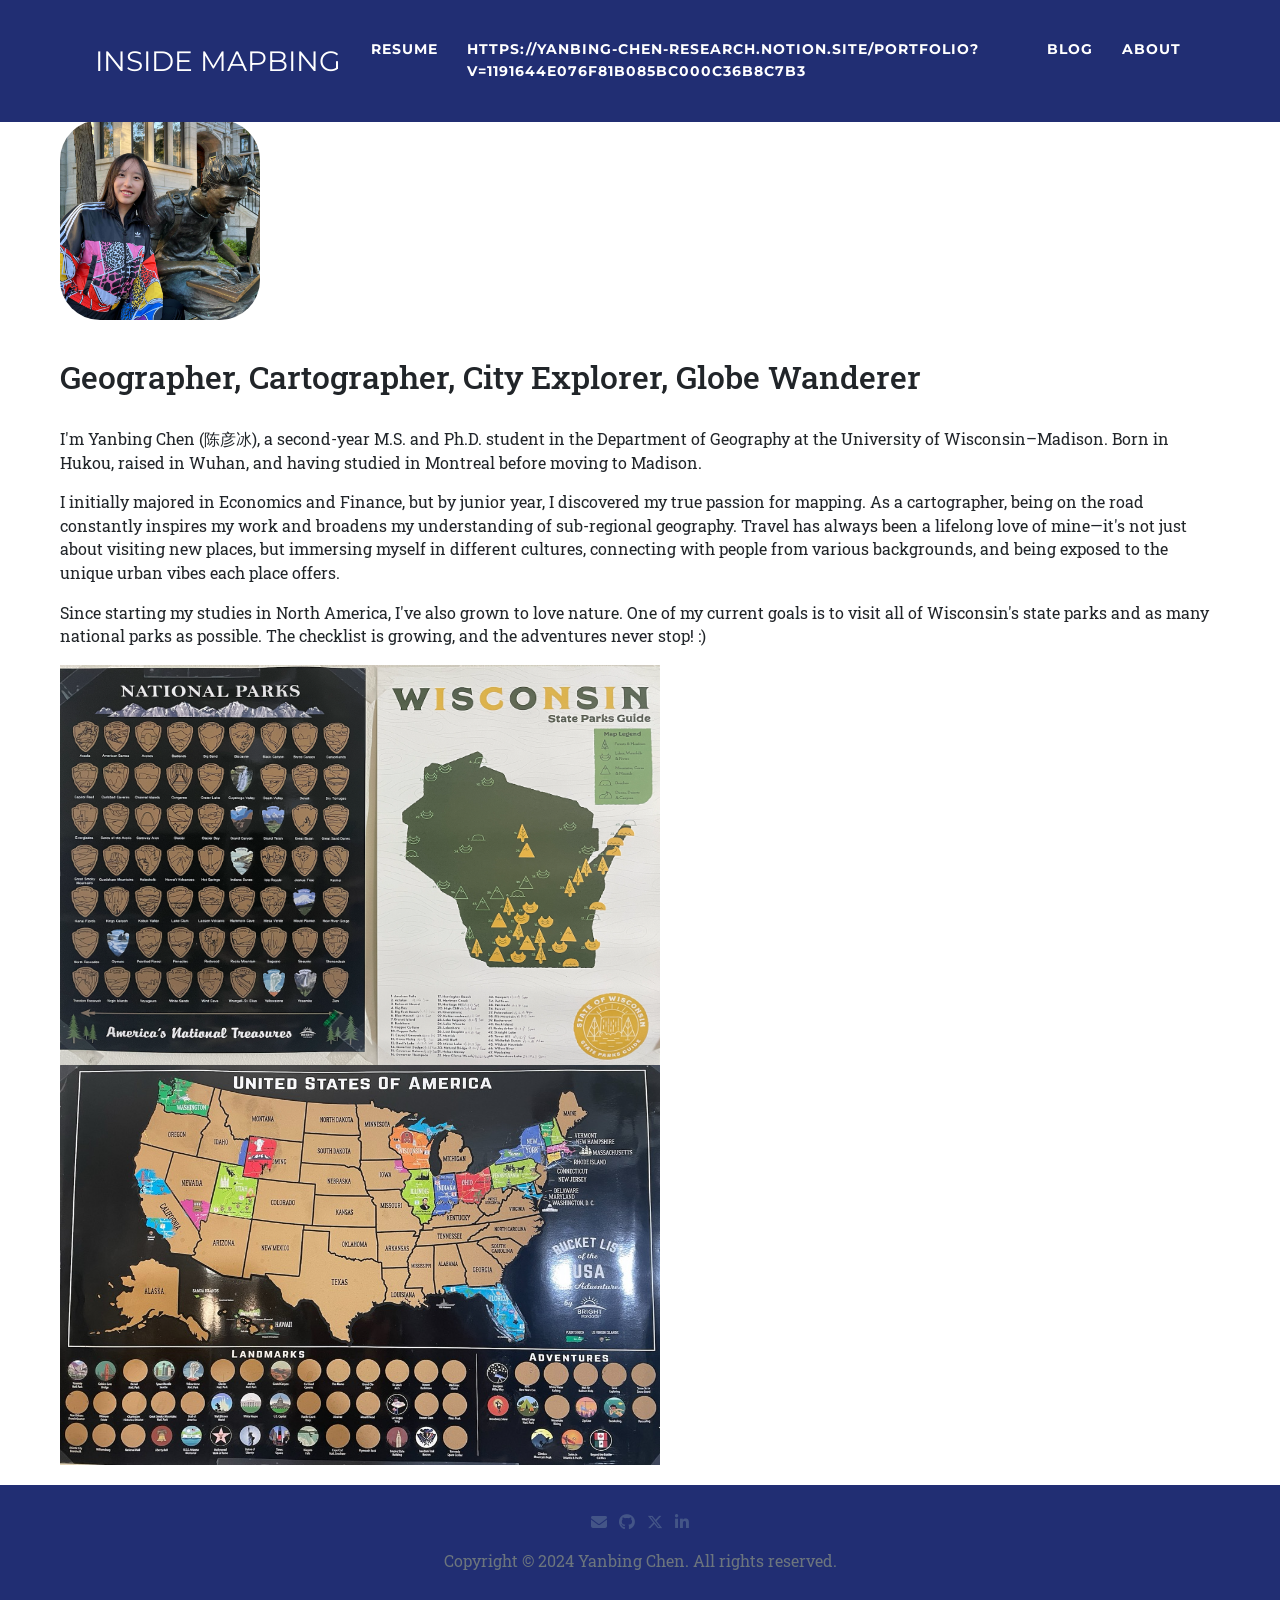
==== about.html @ 010be18a "Update about.html" ====
<!DOCTYPE html>
<html lang="en">

<head>
    <meta charset="utf-8">
    <meta name="viewport" content="width=device-width, initial-scale=1, shrink-to-fit=yes">
    <meta name="description" content="Web Portfolio of Yanbing Chen">
    <meta name="author" content="Yanbing Chen">
    <title>My MapBing Story</title>

    <!-- Bootstrap -->
    <link href="libs/bootstrap/bootstrap.min.css" rel="stylesheet">

    <!-- Font -->
    <link href="https://fonts.googleapis.com/css?family=Montserrat:400,700" rel="stylesheet" type="text/css">
    <link href='https://fonts.googleapis.com/css?family=Droid+Serif:400,700,400italic,700italic' rel='stylesheet' type='text/css'>
    <link href='https://fonts.googleapis.com/css?family=Roboto+Slab:400,100,300,700' rel='stylesheet' type='text/css'>

    <!-- Fontawesome -->
    <link href="libs/fontawesome/css/fontawesome.min.css" rel="stylesheet" />
    <link href="libs/fontawesome/css/brands.min.css" rel="stylesheet" />
    <link href="libs/fontawesome/css/solid.min.css" rel="stylesheet" />

    <!-- Custom styles -->
    <link href="css/basic.css" rel="stylesheet">
    <link rel="shortcut icon" href="assets/icon.png">
</head>

<body id="page-top">
    <!-- Navigation -->
    <nav class="navbar navbar-expand-lg navbar-dark fixed-top" id="mainNav">
        <div class="container">
            <img src="assets/icon.png" alt="" height="22px" style="margin-right:10px">
            <a class="navbar-brand js-scroll-trigger" href="resume.html">INSIDE MAPBING</a>
            <button class="navbar-toggler navbar-toggler-right" type="button" data-toggle="collapse"
                data-target="#navbarResponsive" aria-controls="navbarResponsive" aria-expanded="false"
                aria-label="Toggle navigation">
                <i class="fas fa-bars"></i>
            </button>
            <div class="collapse navbar-collapse" id="navbarResponsive">
                <ul class="navbar-nav text-uppercase ml-auto">
                    <li class="nav-item">
                        <a class="nav-link js-scroll-trigger" href="resume.html">Resume</a>
                    </li>
                    <li class="nav-item">
                        <a class="nav-link js-scroll-trigger" href="portfolio.html">https://yanbing-chen-research.notion.site/portfolio?v=1191644e076f81b085bc000c36b8c7b3</a>
                    </li>
                    <li class="nav-item">
                        <a class="nav-link js-scroll-trigger" href="blog.html">Blog</a>
                    </li>
                    <li class="nav-item">
                        <a class="nav-link js-scroll-trigger" href="about.html">About</a>
                    </li>
                </ul>
            </div>
        </div>
    </nav>

    <!-- Header -->
    <header class="masthead" style="height:75px;">
    </header>

    <!-- Main Content Section -->
    <section class="bg-white">
        <div class="container">
            <!-- Personal Introduction Section -->
            <div class="intro-container">
                <!-- Left side with image -->
                <div class="intro-left">
                    <img src="assets/profile_yanbing.jpg" alt="Yanbing Chen" class="profile-image" style="border-radius: 20%; width: 200px; height: 200px;">
                </div>
                
                <!-- Right side with text -->
                <div class="intro-right">
                    <h2 class="intro-title"><br> Geographer, Cartographer, City Explorer, Globe Wanderer</h2>
                    <div class="intro-text">
                        <p><br>I'm Yanbing Chen (陈彦冰), a second-year M.S. and Ph.D. student in the Department of Geography at the University of Wisconsin–Madison. Born in Hukou, raised in Wuhan, and having studied in Montreal before moving to Madison.</p>
                        
                        <p>I initially majored in Economics and Finance, but by junior year, I discovered my true passion for mapping. As a cartographer, being on the road constantly inspires my work and broadens my understanding of sub-regional geography. Travel has always been a lifelong love of mine—it's not just about visiting new places, but immersing myself in different cultures, connecting with people from various backgrounds, and being exposed to the unique urban vibes each place offers.</p>
                        
                        <p>Since starting my studies in North America, I've also grown to love nature. One of my current goals is to visit all of Wisconsin's state parks and as many national parks as possible. The checklist is growing, and the adventures never stop! :)</p>
                    </div>
                </div>
            </div>

            <!-- Gallery images -->
            <div class="gallery-container">
                <img src="assets/about/about-parks.png" alt="Gallery Image 1" class="gallery-image" style="width: 600px; height: 400px;">
                <img src="assets/about/about-usa.jpg" alt="Gallery Image 2" class="gallery-image" style="width: 600px; height: 400px;">
            </div>
        </div>
    </section>

    <!-- Footer -->
    <footer class="footer">
        <div class="container">
            <div class="row">
                <div class="col-md-2">
                </div>
                <div class="col-md-8">
                    <ul class="list-inline social-buttons">
                        <li class="list-inline-item">
                            <a href="mailto:yanbing.chen@wisc.edu" target="_blank">
                                <i class="fa fa-envelope"></i>
                            </a>
                        </li>
                        <li class="list-inline-item">
                            <a href="https://github.com/esstherc" target="_blank">
                                <i class="fab fa-github"></i>
                            </a>
                        </li>
                        <li class="list-inline-item">
                            <a href="https://x.com/Essstherccc" target="_blank">
                                <i class="fab fa-x-twitter"></i>
                            </a>
                        </li>
                        <li class="list-inline-item">
                            <a href="https://www.linkedin.com/in/yanbingc/" target="_blank">
                                <i class="fab fa-linkedin-in"></i>
                            </a>
                        </li>
                    </ul>
                </div>
                <div class="col-md-2">
                </div>
            </div>
            <p class="text-muted">Copyright © 2024 Yanbing Chen. All rights reserved.</p>
        </div>
    </footer>

    <!-- Bootstrap -->
    <script src="libs/bootstrap/jquery.min.js"></script>
    <script src="libs/bootstrap/bootstrap.bundle.min.js"></script>
    <script src="libs/bootstrap/jquery.easing.min.js"></script>
    <script src="libs/bootstrap/jqBootstrapValidation.min.js"></script>

    <!-- Custom scripts -->
    <script src="js/main.js"></script>
</body>

</html>
---- libs/fontawesome/css/brands.min.css ----
/*!
 * Font Awesome Free 6.5.2 by @fontawesome - https://fontawesome.com
 * License - https://fontawesome.com/license/free (Icons: CC BY 4.0, Fonts: SIL OFL 1.1, Code: MIT License)
 * Copyright 2024 Fonticons, Inc.
 */
:host,:root{--fa-style-family-brands:"Font Awesome 6 Brands";--fa-font-brands:normal 400 1em/1 "Font Awesome 6 Brands"}@font-face{font-family:"Font Awesome 6 Brands";font-style:normal;font-weight:400;font-display:block;src:url(../webfonts/fa-brands-400.woff2) format("woff2"),url(../webfonts/fa-brands-400.ttf) format("truetype")}.fa-brands,.fab{font-weight:400}.fa-monero:before{content:"\f3d0"}.fa-hooli:before{content:"\f427"}.fa-yelp:before{content:"\f1e9"}.fa-cc-visa:before{content:"\f1f0"}.fa-lastfm:before{content:"\f202"}.fa-shopware:before{content:"\f5b5"}.fa-creative-commons-nc:before{content:"\f4e8"}.fa-aws:before{content:"\f375"}.fa-redhat:before{content:"\f7bc"}.fa-yoast:before{content:"\f2b1"}.fa-cloudflare:before{content:"\e07d"}.fa-ups:before{content:"\f7e0"}.fa-pixiv:before{content:"\e640"}.fa-wpexplorer:before{content:"\f2de"}.fa-dyalog:before{content:"\f399"}.fa-bity:before{content:"\f37a"}.fa-stackpath:before{content:"\f842"}.fa-buysellads:before{content:"\f20d"}.fa-first-order:before{content:"\f2b0"}.fa-modx:before{content:"\f285"}.fa-guilded:before{content:"\e07e"}.fa-vnv:before{content:"\f40b"}.fa-js-square:before,.fa-square-js:before{content:"\f3b9"}.fa-microsoft:before{content:"\f3ca"}.fa-qq:before{content:"\f1d6"}.fa-orcid:before{content:"\f8d2"}.fa-java:before{content:"\f4e4"}.fa-invision:before{content:"\f7b0"}.fa-creative-commons-pd-alt:before{content:"\f4ed"}.fa-centercode:before{content:"\f380"}.fa-glide-g:before{content:"\f2a6"}.fa-drupal:before{content:"\f1a9"}.fa-jxl:before{content:"\e67b"}.fa-hire-a-helper:before{content:"\f3b0"}.fa-creative-commons-by:before{content:"\f4e7"}.fa-unity:before{content:"\e049"}.fa-whmcs:before{content:"\f40d"}.fa-rocketchat:before{content:"\f3e8"}.fa-vk:before{content:"\f189"}.fa-untappd:before{content:"\f405"}.fa-mailchimp:before{content:"\f59e"}.fa-css3-alt:before{content:"\f38b"}.fa-reddit-square:before,.fa-square-reddit:before{content:"\f1a2"}.fa-vimeo-v:before{content:"\f27d"}.fa-contao:before{content:"\f26d"}.fa-square-font-awesome:before{content:"\e5ad"}.fa-deskpro:before{content:"\f38f"}.fa-brave:before{content:"\e63c"}.fa-sistrix:before{content:"\f3ee"}.fa-instagram-square:before,.fa-square-instagram:before{content:"\e055"}.fa-battle-net:before{content:"\f835"}.fa-the-red-yeti:before{content:"\f69d"}.fa-hacker-news-square:before,.fa-square-hacker-news:before{content:"\f3af"}.fa-edge:before{content:"\f282"}.fa-threads:before{content:"\e618"}.fa-napster:before{content:"\f3d2"}.fa-snapchat-square:before,.fa-square-snapchat:before{content:"\f2ad"}.fa-google-plus-g:before{content:"\f0d5"}.fa-artstation:before{content:"\f77a"}.fa-markdown:before{content:"\f60f"}.fa-sourcetree:before{content:"\f7d3"}.fa-google-plus:before{content:"\f2b3"}.fa-diaspora:before{content:"\f791"}.fa-foursquare:before{content:"\f180"}.fa-stack-overflow:before{content:"\f16c"}.fa-github-alt:before{content:"\f113"}.fa-phoenix-squadron:before{content:"\f511"}.fa-pagelines:before{content:"\f18c"}.fa-algolia:before{content:"\f36c"}.fa-red-river:before{content:"\f3e3"}.fa-creative-commons-sa:before{content:"\f4ef"}.fa-safari:before{content:"\f267"}.fa-google:before{content:"\f1a0"}.fa-font-awesome-alt:before,.fa-square-font-awesome-stroke:before{content:"\f35c"}.fa-atlassian:before{content:"\f77b"}.fa-linkedin-in:before{content:"\f0e1"}.fa-digital-ocean:before{content:"\f391"}.fa-nimblr:before{content:"\f5a8"}.fa-chromecast:before{content:"\f838"}.fa-evernote:before{content:"\f839"}.fa-hacker-news:before{content:"\f1d4"}.fa-creative-commons-sampling:before{content:"\f4f0"}.fa-adversal:before{content:"\f36a"}.fa-creative-commons:before{content:"\f25e"}.fa-watchman-monitoring:before{content:"\e087"}.fa-fonticons:before{content:"\f280"}.fa-weixin:before{content:"\f1d7"}.fa-shirtsinbulk:before{content:"\f214"}.fa-codepen:before{content:"\f1cb"}.fa-git-alt:before{content:"\f841"}.fa-lyft:before{content:"\f3c3"}.fa-rev:before{content:"\f5b2"}.fa-windows:before{content:"\f17a"}.fa-wizards-of-the-coast:before{content:"\f730"}.fa-square-viadeo:before,.fa-viadeo-square:before{content:"\f2aa"}.fa-meetup:before{content:"\f2e0"}.fa-centos:before{content:"\f789"}.fa-adn:before{content:"\f170"}.fa-cloudsmith:before{content:"\f384"}.fa-opensuse:before{content:"\e62b"}.fa-pied-piper-alt:before{content:"\f1a8"}.fa-dribbble-square:before,.fa-square-dribbble:before{content:"\f397"}.fa-codiepie:before{content:"\f284"}.fa-node:before{content:"\f419"}.fa-mix:before{content:"\f3cb"}.fa-steam:before{content:"\f1b6"}.fa-cc-apple-pay:before{content:"\f416"}.fa-scribd:before{content:"\f28a"}.fa-debian:before{content:"\e60b"}.fa-openid:before{content:"\f19b"}.fa-instalod:before{content:"\e081"}.fa-expeditedssl:before{content:"\f23e"}.fa-sellcast:before{content:"\f2da"}.fa-square-twitter:before,.fa-twitter-square:before{content:"\f081"}.fa-r-project:before{content:"\f4f7"}.fa-delicious:before{content:"\f1a5"}.fa-freebsd:before{content:"\f3a4"}.fa-vuejs:before{content:"\f41f"}.fa-accusoft:before{content:"\f369"}.fa-ioxhost:before{content:"\f208"}.fa-fonticons-fi:before{content:"\f3a2"}.fa-app-store:before{content:"\f36f"}.fa-cc-mastercard:before{content:"\f1f1"}.fa-itunes-note:before{content:"\f3b5"}.fa-golang:before{content:"\e40f"}.fa-kickstarter:before,.fa-square-kickstarter:before{content:"\f3bb"}.fa-grav:before{content:"\f2d6"}.fa-weibo:before{content:"\f18a"}.fa-uncharted:before{content:"\e084"}.fa-firstdraft:before{content:"\f3a1"}.fa-square-youtube:before,.fa-youtube-square:before{content:"\f431"}.fa-wikipedia-w:before{content:"\f266"}.fa-rendact:before,.fa-wpressr:before{content:"\f3e4"}.fa-angellist:before{content:"\f209"}.fa-galactic-republic:before{content:"\f50c"}.fa-nfc-directional:before{content:"\e530"}.fa-skype:before{content:"\f17e"}.fa-joget:before{content:"\f3b7"}.fa-fedora:before{content:"\f798"}.fa-stripe-s:before{content:"\f42a"}.fa-meta:before{content:"\e49b"}.fa-laravel:before{content:"\f3bd"}.fa-hotjar:before{content:"\f3b1"}.fa-bluetooth-b:before{content:"\f294"}.fa-square-letterboxd:before{content:"\e62e"}.fa-sticker-mule:before{content:"\f3f7"}.fa-creative-commons-zero:before{content:"\f4f3"}.fa-hips:before{content:"\f452"}.fa-behance:before{content:"\f1b4"}.fa-reddit:before{content:"\f1a1"}.fa-discord:before{content:"\f392"}.fa-chrome:before{content:"\f268"}.fa-app-store-ios:before{content:"\f370"}.fa-cc-discover:before{content:"\f1f2"}.fa-wpbeginner:before{content:"\f297"}.fa-confluence:before{content:"\f78d"}.fa-shoelace:before{content:"\e60c"}.fa-mdb:before{content:"\f8ca"}.fa-dochub:before{content:"\f394"}.fa-accessible-icon:before{content:"\f368"}.fa-ebay:before{content:"\f4f4"}.fa-amazon:before{content:"\f270"}.fa-unsplash:before{content:"\e07c"}.fa-yarn:before{content:"\f7e3"}.fa-square-steam:before,.fa-steam-square:before{content:"\f1b7"}.fa-500px:before{content:"\f26e"}.fa-square-vimeo:before,.fa-vimeo-square:before{content:"\f194"}.fa-asymmetrik:before{content:"\f372"}.fa-font-awesome-flag:before,.fa-font-awesome-logo-full:before,.fa-font-awesome:before{content:"\f2b4"}.fa-gratipay:before{content:"\f184"}.fa-apple:before{content:"\f179"}.fa-hive:before{content:"\e07f"}.fa-gitkraken:before{content:"\f3a6"}.fa-keybase:before{content:"\f4f5"}.fa-apple-pay:before{content:"\f415"}.fa-padlet:before{content:"\e4a0"}.fa-amazon-pay:before{content:"\f42c"}.fa-github-square:before,.fa-square-github:before{content:"\f092"}.fa-stumbleupon:before{content:"\f1a4"}.fa-fedex:before{content:"\f797"}.fa-phoenix-framework:before{content:"\f3dc"}.fa-shopify:before{content:"\e057"}.fa-neos:before{content:"\f612"}.fa-square-threads:before{content:"\e619"}.fa-hackerrank:before{content:"\f5f7"}.fa-researchgate:before{content:"\f4f8"}.fa-swift:before{content:"\f8e1"}.fa-angular:before{content:"\f420"}.fa-speakap:before{content:"\f3f3"}.fa-angrycreative:before{content:"\f36e"}.fa-y-combinator:before{content:"\f23b"}.fa-empire:before{content:"\f1d1"}.fa-envira:before{content:"\f299"}.fa-google-scholar:before{content:"\e63b"}.fa-gitlab-square:before,.fa-square-gitlab:before{content:"\e5ae"}.fa-studiovinari:before{content:"\f3f8"}.fa-pied-piper:before{content:"\f2ae"}.fa-wordpress:before{content:"\f19a"}.fa-product-hunt:before{content:"\f288"}.fa-firefox:before{content:"\f269"}.fa-linode:before{content:"\f2b8"}.fa-goodreads:before{content:"\f3a8"}.fa-odnoklassniki-square:before,.fa-square-odnoklassniki:before{content:"\f264"}.fa-jsfiddle:before{content:"\f1cc"}.fa-sith:before{content:"\f512"}.fa-themeisle:before{content:"\f2b2"}.fa-page4:before{content:"\f3d7"}.fa-hashnode:before{content:"\e499"}.fa-react:before{content:"\f41b"}.fa-cc-paypal:before{content:"\f1f4"}.fa-squarespace:before{content:"\f5be"}.fa-cc-stripe:before{content:"\f1f5"}.fa-creative-commons-share:before{content:"\f4f2"}.fa-bitcoin:before{content:"\f379"}.fa-keycdn:before{content:"\f3ba"}.fa-opera:before{content:"\f26a"}.fa-itch-io:before{content:"\f83a"}.fa-umbraco:before{content:"\f8e8"}.fa-galactic-senate:before{content:"\f50d"}.fa-ubuntu:before{content:"\f7df"}.fa-draft2digital:before{content:"\f396"}.fa-stripe:before{content:"\f429"}.fa-houzz:before{content:"\f27c"}.fa-gg:before{content:"\f260"}.fa-dhl:before{content:"\f790"}.fa-pinterest-square:before,.fa-square-pinterest:before{content:"\f0d3"}.fa-xing:before{content:"\f168"}.fa-blackberry:before{content:"\f37b"}.fa-creative-commons-pd:before{content:"\f4ec"}.fa-playstation:before{content:"\f3df"}.fa-quinscape:before{content:"\f459"}.fa-less:before{content:"\f41d"}.fa-blogger-b:before{content:"\f37d"}.fa-opencart:before{content:"\f23d"}.fa-vine:before{content:"\f1ca"}.fa-signal-messenger:before{content:"\e663"}.fa-paypal:before{content:"\f1ed"}.fa-gitlab:before{content:"\f296"}.fa-typo3:before{content:"\f42b"}.fa-reddit-alien:before{content:"\f281"}.fa-yahoo:before{content:"\f19e"}.fa-dailymotion:before{content:"\e052"}.fa-affiliatetheme:before{content:"\f36b"}.fa-pied-piper-pp:before{content:"\f1a7"}.fa-bootstrap:before{content:"\f836"}.fa-odnoklassniki:before{content:"\f263"}.fa-nfc-symbol:before{content:"\e531"}.fa-mintbit:before{content:"\e62f"}.fa-ethereum:before{content:"\f42e"}.fa-speaker-deck:before{content:"\f83c"}.fa-creative-commons-nc-eu:before{content:"\f4e9"}.fa-patreon:before{content:"\f3d9"}.fa-avianex:before{content:"\f374"}.fa-ello:before{content:"\f5f1"}.fa-gofore:before{content:"\f3a7"}.fa-bimobject:before{content:"\f378"}.fa-brave-reverse:before{content:"\e63d"}.fa-facebook-f:before{content:"\f39e"}.fa-google-plus-square:before,.fa-square-google-plus:before{content:"\f0d4"}.fa-web-awesome:before{content:"\e682"}.fa-mandalorian:before{content:"\f50f"}.fa-first-order-alt:before{content:"\f50a"}.fa-osi:before{content:"\f41a"}.fa-google-wallet:before{content:"\f1ee"}.fa-d-and-d-beyond:before{content:"\f6ca"}.fa-periscope:before{content:"\f3da"}.fa-fulcrum:before{content:"\f50b"}.fa-cloudscale:before{content:"\f383"}.fa-forumbee:before{content:"\f211"}.fa-mizuni:before{content:"\f3cc"}.fa-schlix:before{content:"\f3ea"}.fa-square-xing:before,.fa-xing-square:before{content:"\f169"}.fa-bandcamp:before{content:"\f2d5"}.fa-wpforms:before{content:"\f298"}.fa-cloudversify:before{content:"\f385"}.fa-usps:before{content:"\f7e1"}.fa-megaport:before{content:"\f5a3"}.fa-magento:before{content:"\f3c4"}.fa-spotify:before{content:"\f1bc"}.fa-optin-monster:before{content:"\f23c"}.fa-fly:before{content:"\f417"}.fa-aviato:before{content:"\f421"}.fa-itunes:before{content:"\f3b4"}.fa-cuttlefish:before{content:"\f38c"}.fa-blogger:before{content:"\f37c"}.fa-flickr:before{content:"\f16e"}.fa-viber:before{content:"\f409"}.fa-soundcloud:before{content:"\f1be"}.fa-digg:before{content:"\f1a6"}.fa-tencent-weibo:before{content:"\f1d5"}.fa-letterboxd:before{content:"\e62d"}.fa-symfony:before{content:"\f83d"}.fa-maxcdn:before{content:"\f136"}.fa-etsy:before{content:"\f2d7"}.fa-facebook-messenger:before{content:"\f39f"}.fa-audible:before{content:"\f373"}.fa-think-peaks:before{content:"\f731"}.fa-bilibili:before{content:"\e3d9"}.fa-erlang:before{content:"\f39d"}.fa-x-twitter:before{content:"\e61b"}.fa-cotton-bureau:before{content:"\f89e"}.fa-dashcube:before{content:"\f210"}.fa-42-group:before,.fa-innosoft:before{content:"\e080"}.fa-stack-exchange:before{content:"\f18d"}.fa-elementor:before{content:"\f430"}.fa-pied-piper-square:before,.fa-square-pied-piper:before{content:"\e01e"}.fa-creative-commons-nd:before{content:"\f4eb"}.fa-palfed:before{content:"\f3d8"}.fa-superpowers:before{content:"\f2dd"}.fa-resolving:before{content:"\f3e7"}.fa-xbox:before{content:"\f412"}.fa-square-web-awesome-stroke:before{content:"\e684"}.fa-searchengin:before{content:"\f3eb"}.fa-tiktok:before{content:"\e07b"}.fa-facebook-square:before,.fa-square-facebook:before{content:"\f082"}.fa-renren:before{content:"\f18b"}.fa-linux:before{content:"\f17c"}.fa-glide:before{content:"\f2a5"}.fa-linkedin:before{content:"\f08c"}.fa-hubspot:before{content:"\f3b2"}.fa-deploydog:before{content:"\f38e"}.fa-twitch:before{content:"\f1e8"}.fa-ravelry:before{content:"\f2d9"}.fa-mixer:before{content:"\e056"}.fa-lastfm-square:before,.fa-square-lastfm:before{content:"\f203"}.fa-vimeo:before{content:"\f40a"}.fa-mendeley:before{content:"\f7b3"}.fa-uniregistry:before{content:"\f404"}.fa-figma:before{content:"\f799"}.fa-creative-commons-remix:before{content:"\f4ee"}.fa-cc-amazon-pay:before{content:"\f42d"}.fa-dropbox:before{content:"\f16b"}.fa-instagram:before{content:"\f16d"}.fa-cmplid:before{content:"\e360"}.fa-upwork:before{content:"\e641"}.fa-facebook:before{content:"\f09a"}.fa-gripfire:before{content:"\f3ac"}.fa-jedi-order:before{content:"\f50e"}.fa-uikit:before{content:"\f403"}.fa-fort-awesome-alt:before{content:"\f3a3"}.fa-phabricator:before{content:"\f3db"}.fa-ussunnah:before{content:"\f407"}.fa-earlybirds:before{content:"\f39a"}.fa-trade-federation:before{content:"\f513"}.fa-autoprefixer:before{content:"\f41c"}.fa-whatsapp:before{content:"\f232"}.fa-square-upwork:before{content:"\e67c"}.fa-slideshare:before{content:"\f1e7"}.fa-google-play:before{content:"\f3ab"}.fa-viadeo:before{content:"\f2a9"}.fa-line:before{content:"\f3c0"}.fa-google-drive:before{content:"\f3aa"}.fa-servicestack:before{content:"\f3ec"}.fa-simplybuilt:before{content:"\f215"}.fa-bitbucket:before{content:"\f171"}.fa-imdb:before{content:"\f2d8"}.fa-deezer:before{content:"\e077"}.fa-raspberry-pi:before{content:"\f7bb"}.fa-jira:before{content:"\f7b1"}.fa-docker:before{content:"\f395"}.fa-screenpal:before{content:"\e570"}.fa-bluetooth:before{content:"\f293"}.fa-gitter:before{content:"\f426"}.fa-d-and-d:before{content:"\f38d"}.fa-microblog:before{content:"\e01a"}.fa-cc-diners-club:before{content:"\f24c"}.fa-gg-circle:before{content:"\f261"}.fa-pied-piper-hat:before{content:"\f4e5"}.fa-kickstarter-k:before{content:"\f3bc"}.fa-yandex:before{content:"\f413"}.fa-readme:before{content:"\f4d5"}.fa-html5:before{content:"\f13b"}.fa-sellsy:before{content:"\f213"}.fa-square-web-awesome:before{content:"\e683"}.fa-sass:before{content:"\f41e"}.fa-wirsindhandwerk:before,.fa-wsh:before{content:"\e2d0"}.fa-buromobelexperte:before{content:"\f37f"}.fa-salesforce:before{content:"\f83b"}.fa-octopus-deploy:before{content:"\e082"}.fa-medapps:before{content:"\f3c6"}.fa-ns8:before{content:"\f3d5"}.fa-pinterest-p:before{content:"\f231"}.fa-apper:before{content:"\f371"}.fa-fort-awesome:before{content:"\f286"}.fa-waze:before{content:"\f83f"}.fa-bluesky:before{content:"\e671"}.fa-cc-jcb:before{content:"\f24b"}.fa-snapchat-ghost:before,.fa-snapchat:before{content:"\f2ab"}.fa-fantasy-flight-games:before{content:"\f6dc"}.fa-rust:before{content:"\e07a"}.fa-wix:before{content:"\f5cf"}.fa-behance-square:before,.fa-square-behance:before{content:"\f1b5"}.fa-supple:before{content:"\f3f9"}.fa-webflow:before{content:"\e65c"}.fa-rebel:before{content:"\f1d0"}.fa-css3:before{content:"\f13c"}.fa-staylinked:before{content:"\f3f5"}.fa-kaggle:before{content:"\f5fa"}.fa-space-awesome:before{content:"\e5ac"}.fa-deviantart:before{content:"\f1bd"}.fa-cpanel:before{content:"\f388"}.fa-goodreads-g:before{content:"\f3a9"}.fa-git-square:before,.fa-square-git:before{content:"\f1d2"}.fa-square-tumblr:before,.fa-tumblr-square:before{content:"\f174"}.fa-trello:before{content:"\f181"}.fa-creative-commons-nc-jp:before{content:"\f4ea"}.fa-get-pocket:before{content:"\f265"}.fa-perbyte:before{content:"\e083"}.fa-grunt:before{content:"\f3ad"}.fa-weebly:before{content:"\f5cc"}.fa-connectdevelop:before{content:"\f20e"}.fa-leanpub:before{content:"\f212"}.fa-black-tie:before{content:"\f27e"}.fa-themeco:before{content:"\f5c6"}.fa-python:before{content:"\f3e2"}.fa-android:before{content:"\f17b"}.fa-bots:before{content:"\e340"}.fa-free-code-camp:before{content:"\f2c5"}.fa-hornbill:before{content:"\f592"}.fa-js:before{content:"\f3b8"}.fa-ideal:before{content:"\e013"}.fa-git:before{content:"\f1d3"}.fa-dev:before{content:"\f6cc"}.fa-sketch:before{content:"\f7c6"}.fa-yandex-international:before{content:"\f414"}.fa-cc-amex:before{content:"\f1f3"}.fa-uber:before{content:"\f402"}.fa-github:before{content:"\f09b"}.fa-php:before{content:"\f457"}.fa-alipay:before{content:"\f642"}.fa-youtube:before{content:"\f167"}.fa-skyatlas:before{content:"\f216"}.fa-firefox-browser:before{content:"\e007"}.fa-replyd:before{content:"\f3e6"}.fa-suse:before{content:"\f7d6"}.fa-jenkins:before{content:"\f3b6"}.fa-twitter:before{content:"\f099"}.fa-rockrms:before{content:"\f3e9"}.fa-pinterest:before{content:"\f0d2"}.fa-buffer:before{content:"\f837"}.fa-npm:before{content:"\f3d4"}.fa-yammer:before{content:"\f840"}.fa-btc:before{content:"\f15a"}.fa-dribbble:before{content:"\f17d"}.fa-stumbleupon-circle:before{content:"\f1a3"}.fa-internet-explorer:before{content:"\f26b"}.fa-stubber:before{content:"\e5c7"}.fa-telegram-plane:before,.fa-telegram:before{content:"\f2c6"}.fa-old-republic:before{content:"\f510"}.fa-odysee:before{content:"\e5c6"}.fa-square-whatsapp:before,.fa-whatsapp-square:before{content:"\f40c"}.fa-node-js:before{content:"\f3d3"}.fa-edge-legacy:before{content:"\e078"}.fa-slack-hash:before,.fa-slack:before{content:"\f198"}.fa-medrt:before{content:"\f3c8"}.fa-usb:before{content:"\f287"}.fa-tumblr:before{content:"\f173"}.fa-vaadin:before{content:"\f408"}.fa-quora:before{content:"\f2c4"}.fa-square-x-twitter:before{content:"\e61a"}.fa-reacteurope:before{content:"\f75d"}.fa-medium-m:before,.fa-medium:before{content:"\f23a"}.fa-amilia:before{content:"\f36d"}.fa-mixcloud:before{content:"\f289"}.fa-flipboard:before{content:"\f44d"}.fa-viacoin:before{content:"\f237"}.fa-critical-role:before{content:"\f6c9"}.fa-sitrox:before{content:"\e44a"}.fa-discourse:before{content:"\f393"}.fa-joomla:before{content:"\f1aa"}.fa-mastodon:before{content:"\f4f6"}.fa-airbnb:before{content:"\f834"}.fa-wolf-pack-battalion:before{content:"\f514"}.fa-buy-n-large:before{content:"\f8a6"}.fa-gulp:before{content:"\f3ae"}.fa-creative-commons-sampling-plus:before{content:"\f4f1"}.fa-strava:before{content:"\f428"}.fa-ember:before{content:"\f423"}.fa-canadian-maple-leaf:before{content:"\f785"}.fa-teamspeak:before{content:"\f4f9"}.fa-pushed:before{content:"\f3e1"}.fa-wordpress-simple:before{content:"\f411"}.fa-nutritionix:before{content:"\f3d6"}.fa-wodu:before{content:"\e088"}.fa-google-pay:before{content:"\e079"}.fa-intercom:before{content:"\f7af"}.fa-zhihu:before{content:"\f63f"}.fa-korvue:before{content:"\f42f"}.fa-pix:before{content:"\e43a"}.fa-steam-symbol:before{content:"\f3f6"}
---- libs/fontawesome/css/solid.min.css ----
/*!
 * Font Awesome Free 6.5.2 by @fontawesome - https://fontawesome.com
 * License - https://fontawesome.com/license/free (Icons: CC BY 4.0, Fonts: SIL OFL 1.1, Code: MIT License)
 * Copyright 2024 Fonticons, Inc.
 */
:host,:root{--fa-style-family-classic:"Font Awesome 6 Free";--fa-font-solid:normal 900 1em/1 "Font Awesome 6 Free"}@font-face{font-family:"Font Awesome 6 Free";font-style:normal;font-weight:900;font-display:block;src:url(../webfonts/fa-solid-900.woff2) format("woff2"),url(../webfonts/fa-solid-900.ttf) format("truetype")}.fa-solid,.fas{font-weight:900}
---- css/basic.css ----
/* Base styles */
body {
    background-color: #212e73;
    overflow-x: hidden;
    font-family: 'Roboto Slab', -apple-system, BlinkMacSystemFont, 'Segoe UI', Roboto, 'Helvetica Neue', Arial, sans-serif;
}

p {
    line-height: 1.5;
    font-size: 0.98em;
}

a {
    color: #445587;
}

a:hover {
    color: #2e4485;
    font-weight: bold;
}

.bg-white {
    background-color: white;
    min-height: 80vh;
    margin: 25px auto 0;
    width: 100%;
    position: relative;
}

.bg-white .container {
    height: 100%;
    padding: 20px;
    max-width: 1200px;
    margin: 0 auto;
}

/* Navigation */
#mainNav {
    background-color: #212e73 !important;
}

#mainNav .navbar-toggler {
    font-size: 12px;
    right: 0;
    padding: 10px;
    text-transform: uppercase;
    color: white;
    border: 0;
    background-color: #3f4e9b;
    font-family: 'Montserrat', -apple-system, BlinkMacSystemFont, 'Segoe UI', Roboto;
}

#mainNav .navbar-brand {
    color: white;
    font-family: 'Montserrat', -apple-system, BlinkMacSystemFont, 'Segoe UI', Roboto;
}

#mainNav .navbar-brand.active,
#mainNav .navbar-brand:active,
#mainNav .navbar-brand:focus,
#mainNav .navbar-brand:hover {
    color: #D3AC2B;
}

#mainNav .navbar-nav .nav-item .nav-link {
    font-size: 90%;
    font-weight: 700;
    padding: 0.5em 0.8em;
    letter-spacing: 1px;
    color: white;
    font-family: 'Montserrat', -apple-system, BlinkMacSystemFont, 'Segoe UI', Roboto;
}

#mainNav .navbar-nav .nav-item .nav-link.active,
#mainNav .navbar-nav .nav-item .nav-link:hover {
    color: #D3AC2B;
}

@media (min-width: 992px) {
    #mainNav {
        padding-top: 25px;
        padding-bottom: 25px;
        -webkit-transition: padding-top 0.3s, padding-bottom 0.3s;
        transition: padding-top 0.3s, padding-bottom 0.3s;
        border: none;
        background-color: transparent;
    }

    #mainNav .navbar-brand {
        font-size: 1.75em;
        -webkit-transition: all 0.3s;
        transition: all 0.3s;
    }

    #mainNav .navbar-nav .nav-item .nav-link {
        padding: 1em 1em !important;
    }

    #mainNav.navbar-shrink {
        padding-top: 5px;
        padding-bottom: 5px;
        background-color: #212e73 !important;
    }

    #mainNav.navbar-shrink .navbar-brand {
        font-size: 1.25em;
        padding: 10px 0;
    }
}

/* Footer */
footer {
    padding: 25px 0;
    text-align: center;
    background-color: #212e73;
}

footer span.copyright {
    font-size: 90%;
    line-height: 40px;
}
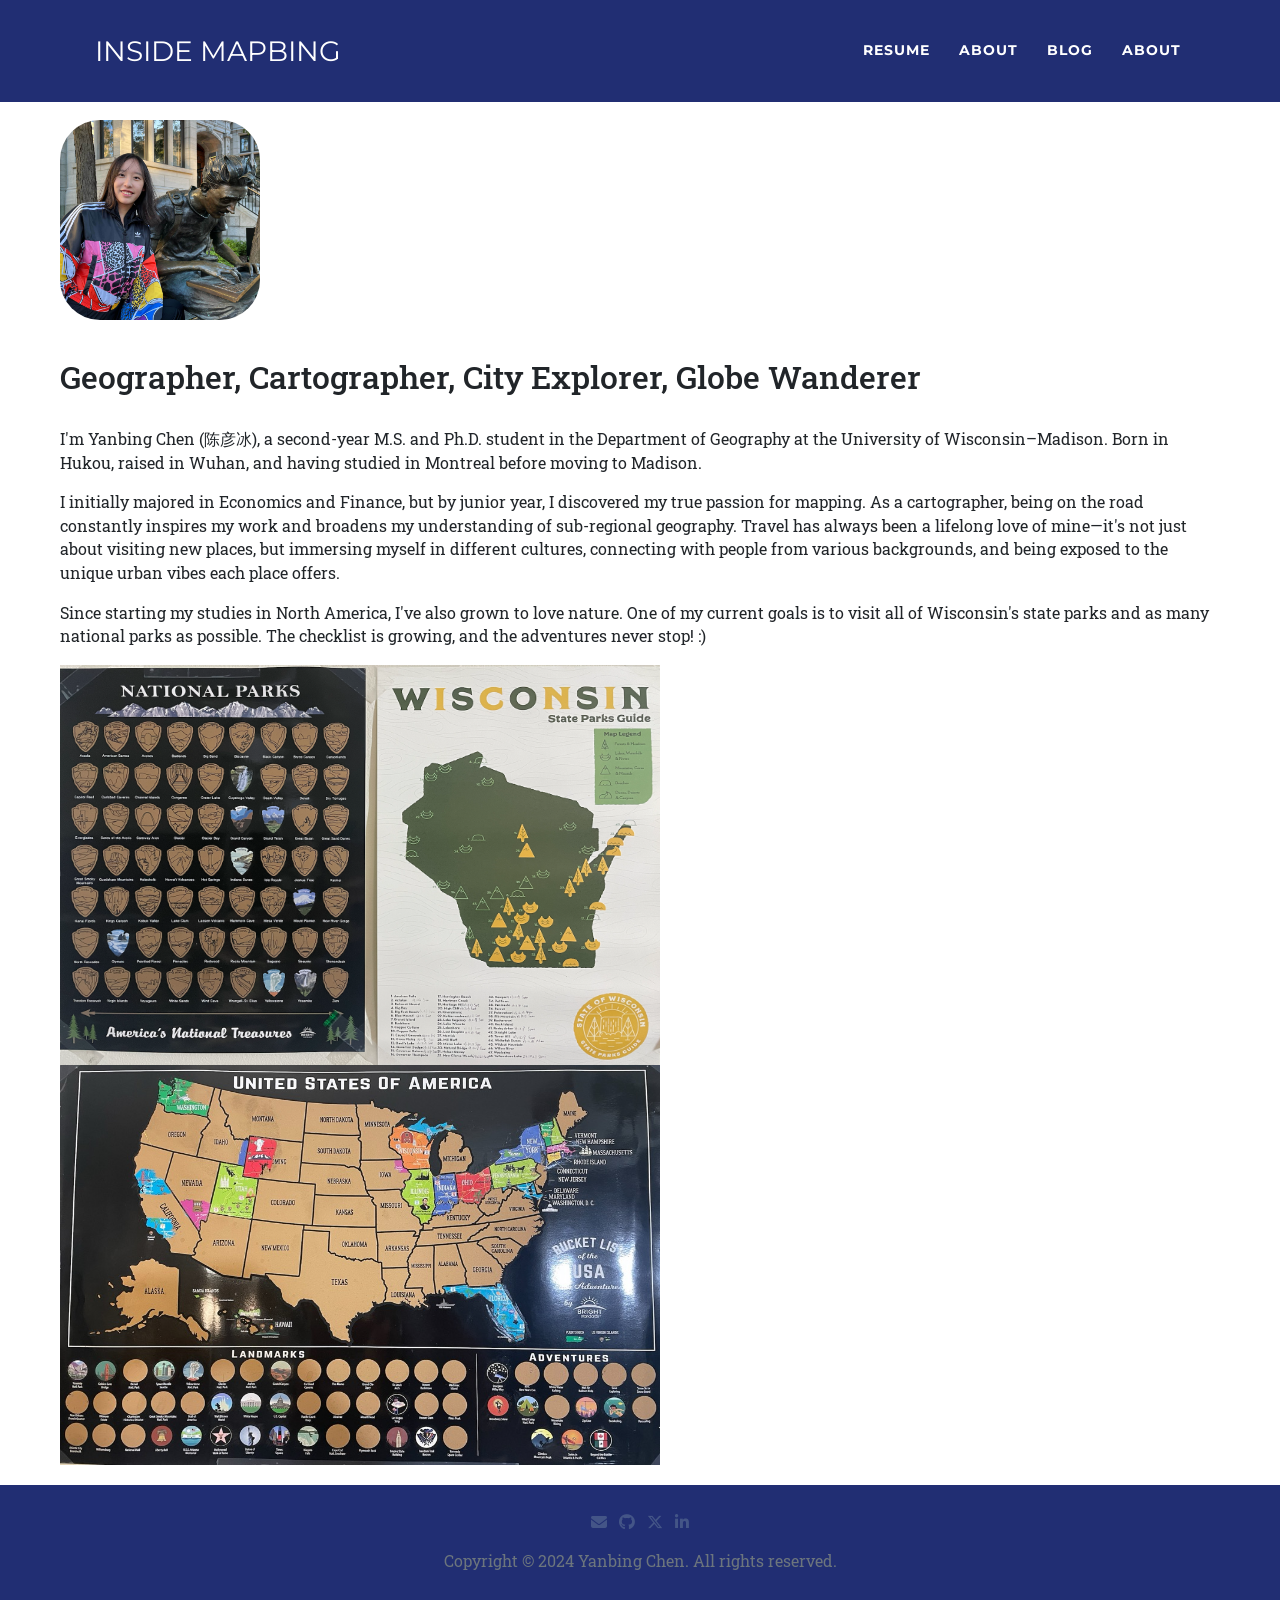
==== commit e4a6151d: "Update about.html" ====
--- a/about.html
+++ b/about.html
@@ -43,7 +43,7 @@
                         <a class="nav-link js-scroll-trigger" href="resume.html">Resume</a>
                     </li>
                     <li class="nav-item">
-                        <a class="nav-link js-scroll-trigger" href="portfolio.html">https://yanbing-chen-research.notion.site/portfolio?v=1191644e076f81b085bc000c36b8c7b3</a>
+                        <a class="nav-link js-scroll-trigger" href="https://yanbing-chen-research.notion.site/portfolio?v=1191644e076f81b085bc000c36b8c7b3">About</a>
                     </li>
                     <li class="nav-item">
                         <a class="nav-link js-scroll-trigger" href="blog.html">Blog</a>
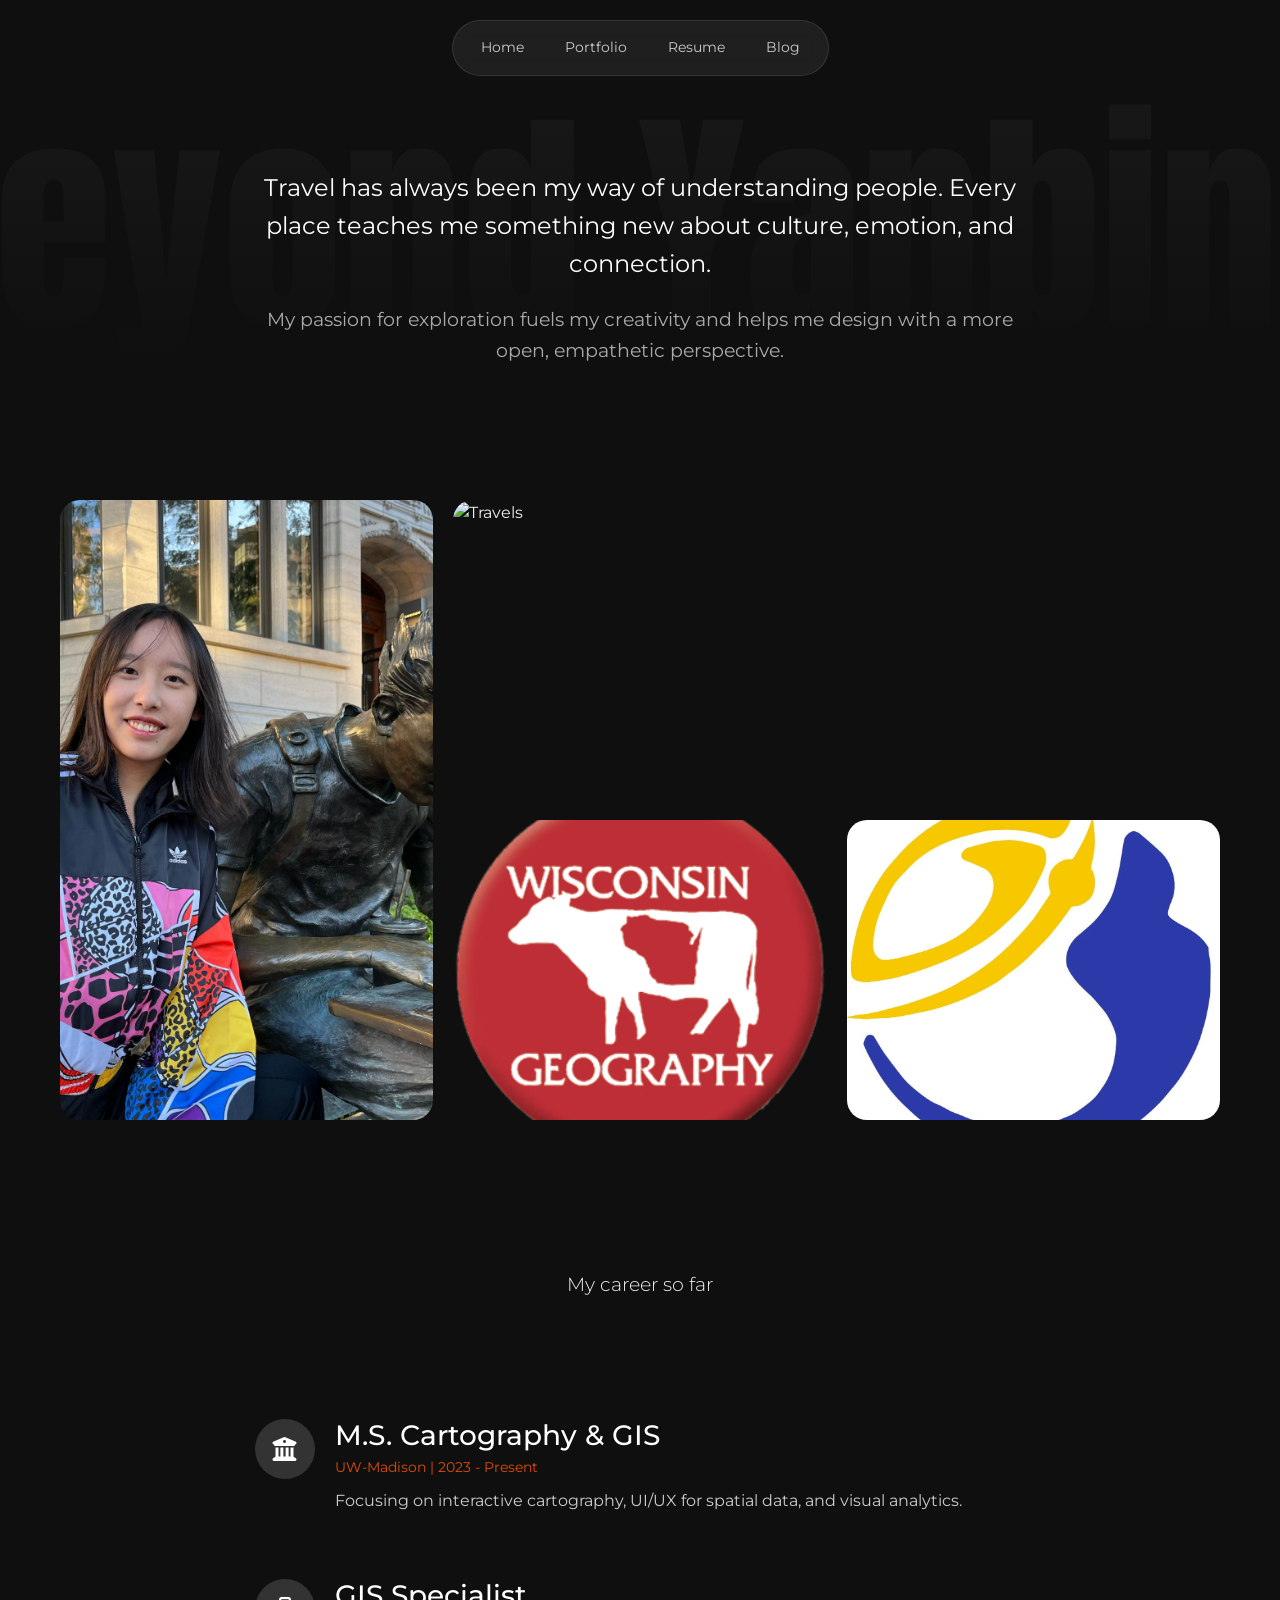
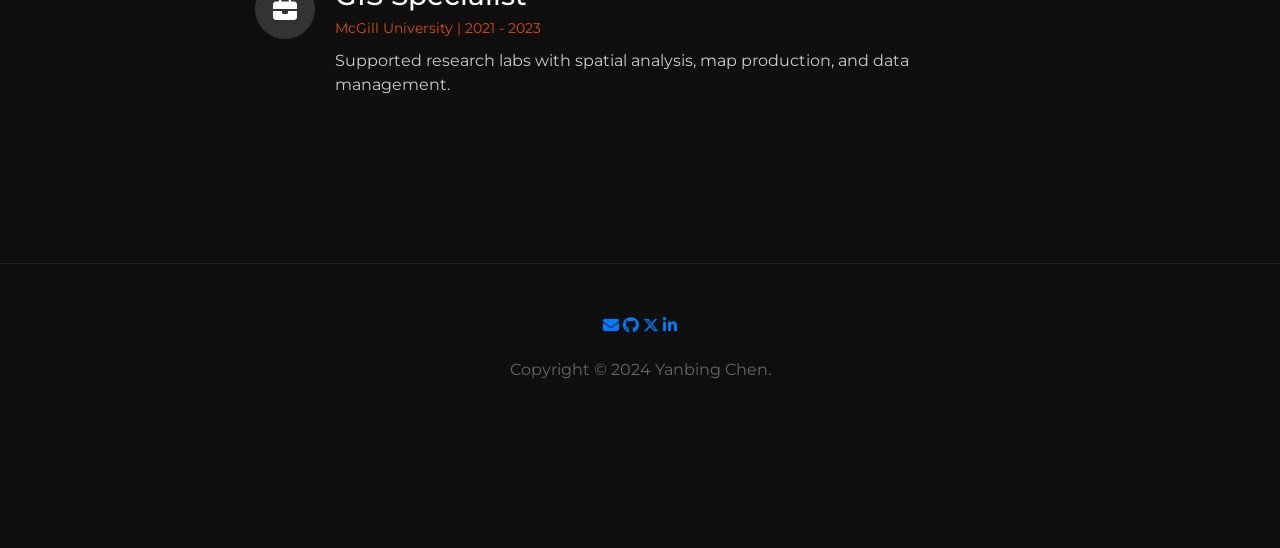
==== commit a9dbdd8a: "update new style" ====
--- a/about.html
+++ b/about.html
@@ -4,138 +4,138 @@
 <head>
     <meta charset="utf-8">
     <meta name="viewport" content="width=device-width, initial-scale=1, shrink-to-fit=yes">
-    <meta name="description" content="Web Portfolio of Yanbing Chen">
+    <meta name="description" content="About Yanbing Chen - Spatial Designer">
     <meta name="author" content="Yanbing Chen">
-    <title>My MapBing Story</title>
+    <title>About | Yanbing Chen</title>
 
     <!-- Bootstrap -->
     <link href="libs/bootstrap/bootstrap.min.css" rel="stylesheet">
 
-    <!-- Font -->
-    <link href="https://fonts.googleapis.com/css?family=Montserrat:400,700" rel="stylesheet" type="text/css">
-    <link href='https://fonts.googleapis.com/css?family=Droid+Serif:400,700,400italic,700italic' rel='stylesheet' type='text/css'>
-    <link href='https://fonts.googleapis.com/css?family=Roboto+Slab:400,100,300,700' rel='stylesheet' type='text/css'>
+    <!-- Fonts -->
+    <link
+        href="https://fonts.googleapis.com/css2?family=Anton&family=Oswald:wght@400;700&family=Montserrat:wght@300;400;700&family=Inter:wght@300;400;600&family=Droid+Serif:ital,wght@0,400;0,700;1,400&display=swap"
+        rel="stylesheet">
 
     <!-- Fontawesome -->
     <link href="libs/fontawesome/css/fontawesome.min.css" rel="stylesheet" />
     <link href="libs/fontawesome/css/brands.min.css" rel="stylesheet" />
     <link href="libs/fontawesome/css/solid.min.css" rel="stylesheet" />
 
-    <!-- Custom styles -->
-    <link href="css/basic.css" rel="stylesheet">
+    <!-- Industrial Styles -->
+    <link href="css/style-industrial.css" rel="stylesheet">
     <link rel="shortcut icon" href="assets/icon.png">
 </head>
 
-<body id="page-top">
+<body>
+
     <!-- Navigation -->
-    <nav class="navbar navbar-expand-lg navbar-dark fixed-top" id="mainNav">
-        <div class="container">
-            <img src="assets/icon.png" alt="" height="22px" style="margin-right:10px">
-            <a class="navbar-brand js-scroll-trigger" href="resume.html">INSIDE MAPBING</a>
-            <button class="navbar-toggler navbar-toggler-right" type="button" data-toggle="collapse"
-                data-target="#navbarResponsive" aria-controls="navbarResponsive" aria-expanded="false"
-                aria-label="Toggle navigation">
-                <i class="fas fa-bars"></i>
-            </button>
-            <div class="collapse navbar-collapse" id="navbarResponsive">
-                <ul class="navbar-nav text-uppercase ml-auto">
-                    <li class="nav-item">
-                        <a class="nav-link js-scroll-trigger" href="resume.html">Resume</a>
-                    </li>
-                    <li class="nav-item">
-                        <a class="nav-link js-scroll-trigger" href="https://yanbing-chen-research.notion.site/portfolio?v=1191644e076f81b085bc000c36b8c7b3">About</a>
-                    </li>
-                    <li class="nav-item">
-                        <a class="nav-link js-scroll-trigger" href="blog.html">Blog</a>
-                    </li>
-                    <li class="nav-item">
-                        <a class="nav-link js-scroll-trigger" href="about.html">About</a>
-                    </li>
-                </ul>
+    <nav class="navbar-industrial">
+        <div class="nav-container">
+            <div class="nav-pills-container">
+                <a href="index.html" class="nav-link-ind">Home</a>
+                <a href="https://yanbing-chen-research.notion.site/portfolio?v=1191644e076f81b085bc000c36b8c7b3&p=14e1644e076f806bb8e6e7e34c3278d6&pm=c"
+                    class="nav-link-ind">Portfolio</a>
+                <a href="resume.html" class="nav-link-ind">Resume</a>
+                <a href="blog.html" class="nav-link-ind">Blog</a>
             </div>
         </div>
     </nav>
 
-    <!-- Header -->
-    <header class="masthead" style="height:75px;">
-    </header>
+    <!-- Hero Section -->
+    <section class="about-hero">
+        <h1 class="ghost-text-huge">Beyond Yanbing</h1>
+        <div class="about-intro-text">
+            <p style="font-size: 1.5rem; color: #fff; margin-bottom: 20px;">
+                Travel has always been my way of understanding people. Every place teaches me something new about
+                culture, emotion, and connection.
+            </p>
+            <p style="color: #aaa;">
+                My passion for exploration fuels my creativity and helps me design with a more open, empathetic
+                perspective.
+            </p>
+        </div>
+    </section>
 
-    <!-- Main Content Section -->
-    <section class="bg-white">
-        <div class="container">
-            <!-- Personal Introduction Section -->
-            <div class="intro-container">
-                <!-- Left side with image -->
-                <div class="intro-left">
-                    <img src="assets/profile_yanbing.jpg" alt="Yanbing Chen" class="profile-image" style="border-radius: 20%; width: 200px; height: 200px;">
-                </div>
-                
-                <!-- Right side with text -->
-                <div class="intro-right">
-                    <h2 class="intro-title"><br> Geographer, Cartographer, City Explorer, Globe Wanderer</h2>
-                    <div class="intro-text">
-                        <p><br>I'm Yanbing Chen (陈彦冰), a second-year M.S. and Ph.D. student in the Department of Geography at the University of Wisconsin–Madison. Born in Hukou, raised in Wuhan, and having studied in Montreal before moving to Madison.</p>
-                        
-                        <p>I initially majored in Economics and Finance, but by junior year, I discovered my true passion for mapping. As a cartographer, being on the road constantly inspires my work and broadens my understanding of sub-regional geography. Travel has always been a lifelong love of mine—it's not just about visiting new places, but immersing myself in different cultures, connecting with people from various backgrounds, and being exposed to the unique urban vibes each place offers.</p>
-                        
-                        <p>Since starting my studies in North America, I've also grown to love nature. One of my current goals is to visit all of Wisconsin's state parks and as many national parks as possible. The checklist is growing, and the adventures never stop! :)</p>
-                    </div>
-                </div>
+    <!-- Bento Grid Gallery -->
+    <section class="bento-grid-section">
+        <div class="bento-grid">
+            <!-- Large Portrait Item -->
+            <div class="bento-item tall">
+                <img src="assets/profile_yanbing.jpg" alt="Yanbing Chen">
             </div>
 
-            <!-- Gallery images -->
-            <div class="gallery-container">
-                <img src="assets/about/about-parks.png" alt="Gallery Image 1" class="gallery-image" style="width: 600px; height: 400px;">
-                <img src="assets/about/about-usa.jpg" alt="Gallery Image 2" class="gallery-image" style="width: 600px; height: 400px;">
+            <!-- Landscape Item -->
+            <div class="bento-item wide">
+                <img src="assets/london_street.jpg" alt="Travels">
+            </div>
+
+            <!-- Two Smaller Items -->
+            <div class="bento-item medium">
+                <img src="assets/uw_geog_club.png" alt="Community">
+            </div>
+            <div class="bento-item medium">
+                <img src="assets/logo_gisphere.png" alt="Projects">
             </div>
         </div>
     </section>
 
-    <!-- Footer -->
-    <footer class="footer">
-        <div class="container">
-            <div class="row">
-                <div class="col-md-2">
+    <!-- Career Timeline (Simplified) -->
+    <section class="work-section" style="padding-top: 50px;">
+        <div class="section-title-wrap">
+            <div class="section-title" style="font-size: 8rem; opacity: 0.05;">Journeys</div>
+            <div class="section-subtitle">My career so far</div>
+        </div>
+
+        <div class="container" style="max-width: 800px; margin: 0 auto; color: #ccc;">
+            <!-- Timeline Item 1 -->
+            <div style="margin-bottom: 50px; display: flex; gap: 20px;">
+                <div
+                    style="width: 60px; height: 60px; background: #333; border-radius: 50%; display: flex; align-items: center; justify-content: center; flex-shrink: 0;">
+                    <i class="fas fa-university" style="color: #fff; font-size: 1.5rem;"></i>
                 </div>
-                <div class="col-md-8">
-                    <ul class="list-inline social-buttons">
-                        <li class="list-inline-item">
-                            <a href="mailto:yanbing.chen@wisc.edu" target="_blank">
-                                <i class="fa fa-envelope"></i>
-                            </a>
-                        </li>
-                        <li class="list-inline-item">
-                            <a href="https://github.com/esstherc" target="_blank">
-                                <i class="fab fa-github"></i>
-                            </a>
-                        </li>
-                        <li class="list-inline-item">
-                            <a href="https://x.com/Essstherccc" target="_blank">
-                                <i class="fab fa-x-twitter"></i>
-                            </a>
-                        </li>
-                        <li class="list-inline-item">
-                            <a href="https://www.linkedin.com/in/yanbingc/" target="_blank">
-                                <i class="fab fa-linkedin-in"></i>
-                            </a>
-                        </li>
-                    </ul>
-                </div>
-                <div class="col-md-2">
+                <div>
+                    <h3 style="color: #fff; margin-bottom: 5px;">M.S. Cartography & GIS</h3>
+                    <div style="color: var(--accent-color); font-size: 0.9rem; margin-bottom: 10px;">UW-Madison | 2023 -
+                        Present</div>
+                    <p>Focusing on interactive cartography, UI/UX for spatial data, and visual analytics.</p>
                 </div>
             </div>
-            <p class="text-muted">Copyright © 2024 Yanbing Chen. All rights reserved.</p>
+
+            <!-- Timeline Item 2 -->
+            <div style="margin-bottom: 50px; display: flex; gap: 20px;">
+                <div
+                    style="width: 60px; height: 60px; background: #333; border-radius: 50%; display: flex; align-items: center; justify-content: center; flex-shrink: 0;">
+                    <i class="fas fa-briefcase" style="color: #fff; font-size: 1.5rem;"></i>
+                </div>
+                <div>
+                    <h3 style="color: #fff; margin-bottom: 5px;">GIS Specialist</h3>
+                    <div style="color: var(--accent-color); font-size: 0.9rem; margin-bottom: 10px;">McGill University |
+                        2021 - 2023</div>
+                    <p>Supported research labs with spatial analysis, map production, and data management.</p>
+                </div>
+            </div>
+
+        </div>
+    </section>
+
+    <!-- Footer -->
+    <footer>
+        <div class="container">
+            <div class="social-icons">
+                <a href="mailto:yanbing.chen@wisc.edu"><i class="fa fa-envelope"></i></a>
+                <a href="https://github.com/esstherc"><i class="fab fa-github"></i></a>
+                <a href="https://x.com/Essstherccc"><i class="fab fa-x-twitter"></i></a>
+                <a href="https://www.linkedin.com/in/yanbingc/"><i class="fab fa-linkedin-in"></i></a>
+            </div>
+            <p style="margin-top: 20px; color: #666;">Copyright © 2024 Yanbing Chen.</p>
         </div>
     </footer>
 
-    <!-- Bootstrap -->
+    <!-- Scripts -->
     <script src="libs/bootstrap/jquery.min.js"></script>
     <script src="libs/bootstrap/bootstrap.bundle.min.js"></script>
-    <script src="libs/bootstrap/jquery.easing.min.js"></script>
-    <script src="libs/bootstrap/jqBootstrapValidation.min.js"></script>
+    <script src="js/main.js"></script> <!-- Ensure this handles nav active state if needed -->
 
-    <!-- Custom scripts -->
-    <script src="js/main.js"></script>
 </body>
 
-</html> 
+</html>
--- a/css/style-industrial.css
+++ b/css/style-industrial.css
@@ -0,0 +1,514 @@
+/* Industrial Theme - Dark Mode */
+
+:root {
+    --bg-color: #0f0f0f;
+    --text-color: #f0f0f0;
+    --accent-color: #de4c03;
+    /* Industrial Orange */
+    --secondary-color: #2a2a2a;
+    --card-bg: #1a1a1a;
+    --font-display: 'Anton', 'Oswald', sans-serif;
+    --font-body: 'Montserrat', 'Inter', sans-serif;
+    --serif-font: 'Droid Serif', serif;
+}
+
+body {
+    background-color: var(--bg-color);
+    color: var(--text-color);
+    font-family: var(--font-body);
+    margin: 0;
+    padding: 0;
+    overflow-x: hidden;
+}
+
+/* Navigation - Same as before */
+.navbar-industrial {
+    padding: 20px 0;
+    background-color: transparent;
+    width: 100%;
+    position: absolute;
+    top: 0;
+    z-index: 1000;
+}
+
+.nav-container {
+    display: flex;
+    justify-content: center;
+    align-items: center;
+    max-width: 1200px;
+    margin: 0 auto;
+    padding: 0 20px;
+}
+
+.nav-pills-container {
+    background: rgba(42, 42, 42, 0.6);
+    backdrop-filter: blur(10px);
+    padding: 8px 10px;
+    border-radius: 50px;
+    display: flex;
+    gap: 5px;
+    border: 1px solid rgba(255, 255, 255, 0.1);
+}
+
+.nav-link-ind {
+    color: #ccc;
+    text-decoration: none;
+    font-size: 0.9rem;
+    padding: 8px 18px;
+    border-radius: 40px;
+    transition: all 0.3s ease;
+}
+
+.nav-link-ind:hover {
+    color: #fff;
+    background-color: rgba(255, 255, 255, 0.05);
+    text-decoration: none;
+}
+
+.nav-link-ind.active {
+    background-color: #333;
+    color: #fff;
+}
+
+/* COMPACT LAYOUT */
+.main-intro-wrapper {
+    min-height: 100vh;
+    display: flex;
+    flex-direction: column;
+    justify-content: center;
+    padding-top: 80px;
+    padding-bottom: 20px;
+    max-width: 1200px;
+    margin: 0 auto;
+}
+
+.hero-text-area {
+    text-align: center;
+    margin-bottom: 30px;
+    position: relative;
+    z-index: 2;
+}
+
+.hero-supertext {
+    font-family: var(--font-display);
+    font-size: clamp(3rem, 9vw, 8rem);
+    /* Reduced max size */
+    line-height: 1.1;
+    /* Increased spacing */
+    text-transform: uppercase;
+    color: var(--accent-color);
+    margin-bottom: 5px;
+    letter-spacing: -2px;
+}
+
+.hero-subtext {
+    font-family: var(--serif-font);
+    font-style: italic;
+    font-size: clamp(1rem, 2vw, 1.8rem);
+    font-weight: 300;
+    color: #aaa;
+}
+
+/* Split Section for Photo & Chat */
+.intro-split-section {
+    display: flex;
+    justify-content: center;
+    align-items: flex-end;
+    gap: 40px;
+    flex-wrap: wrap;
+    margin-top: 20px;
+}
+
+/* Profile Card */
+.profile-card-container {
+    width: 300px;
+    height: 380px;
+    position: relative;
+    border-radius: 30px;
+    overflow: hidden;
+    flex-shrink: 0;
+    box-shadow: 0 20px 50px rgba(0, 0, 0, 0.5);
+}
+
+.profile-card-container img {
+    width: 100%;
+    height: 100%;
+    object-fit: cover;
+}
+
+.profile-overlay {
+    position: absolute;
+    bottom: 0;
+    left: 0;
+    width: 100%;
+    background: linear-gradient(to top, rgba(0, 0, 0, 0.9), transparent);
+    padding: 20px;
+    color: white;
+}
+
+/* Dynamic Chat */
+.chat-container {
+    flex: 1;
+    max-width: 600px;
+    min-width: 300px;
+    height: 400px;
+    overflow-y: auto;
+    display: flex;
+    flex-direction: column;
+    justify-content: flex-start;
+    /* Fix: Start from top */
+    gap: 15px;
+    padding: 10px;
+    scrollbar-width: none;
+    -ms-overflow-style: none;
+}
+
+.chat-container::-webkit-scrollbar {
+    display: none;
+}
+
+.bubble-row {
+    display: flex;
+    width: 100%;
+    /* Removed CSS animation here, will control via JS for typing sequence */
+    /* opacity: 0; REMOVED for visibility fallback */
+    /* transform: translateY(20px); REMOVED */
+    transition: opacity 0.3s ease, transform 0.3s ease;
+}
+
+.bubble-row.visible {
+    opacity: 1;
+    transform: translateY(0);
+}
+
+.bubble-row.left {
+    justify-content: flex-start;
+}
+
+.bubble-row.right {
+    justify-content: flex-end;
+}
+
+.chat-bubble {
+    padding: 12px 20px;
+    border-radius: 20px;
+    font-size: 0.95rem;
+    line-height: 1.4;
+    max-width: 80%;
+    box-shadow: 0 4px 15px rgba(0, 0, 0, 0.1);
+    position: relative;
+}
+
+/* Swapped Colors per request: Question (Left) = White/Grey, Answer (Right) = Dark */
+.chat-bubble.left {
+    background-color: #f0f0f0;
+    color: #000;
+    border-bottom-left-radius: 5px;
+}
+
+.chat-bubble.right {
+    background-color: #2a2a2a;
+    color: #fff;
+    border-bottom-right-radius: 5px;
+}
+
+.bubble-row:nth-child(1) {
+    animation-delay: 0.2s;
+}
+
+.bubble-row:nth-child(2) {
+    animation-delay: 1.2s;
+}
+
+.bubble-row:nth-child(3) {
+    animation-delay: 2.5s;
+}
+
+.bubble-row:nth-child(4) {
+    animation-delay: 3.8s;
+}
+
+.bubble-row:nth-child(5) {
+    animation-delay: 5.0s;
+}
+
+.bubble-row:nth-child(6) {
+    animation-delay: 6.2s;
+}
+
+.bubble-row:nth-child(7) {
+    animation-delay: 7.5s;
+}
+
+.bubble-row:nth-child(8) {
+    animation-delay: 8.8s;
+}
+
+@keyframes popIn {
+    to {
+        opacity: 1;
+        transform: translateY(0);
+    }
+}
+
+/* WORK SECTION Updates for "Ghost Text" */
+.work-section {
+    padding: 100px 20px;
+    max-width: 1000px;
+    margin: 0 auto;
+    position: relative;
+}
+
+.section-title-wrap {
+    text-align: center;
+    margin-bottom: 120px;
+    /* Increased margin to fit ghost text */
+    position: relative;
+    display: flex;
+    justify-content: center;
+    align-items: center;
+    flex-direction: column;
+}
+
+/* Ghost Text Background */
+.section-title {
+    font-family: var(--font-display);
+    font-size: clamp(4rem, 15vw, 12rem);
+    color: rgba(255, 255, 255, 0.03);
+    /* Very faint */
+    text-transform: uppercase;
+    position: absolute;
+    top: 50%;
+    left: 50%;
+    transform: translate(-50%, -50%);
+    white-space: nowrap;
+    z-index: 0;
+    pointer-events: none;
+}
+
+/* Foreground Subtitle */
+.section-subtitle {
+    position: relative;
+    z-index: 1;
+    font-size: 1.2rem;
+    color: #f0f0f0;
+    max-width: 600px;
+    margin-top: 50px;
+    font-weight: 300;
+}
+
+
+/* Stacking Cards */
+.project-card {
+    background-color: #e8f5e9;
+    border-radius: 30px;
+    padding: 40px;
+    margin-bottom: 100px;
+    color: #111;
+    overflow: hidden;
+    position: sticky;
+    top: 100px;
+    box-shadow: 0 -10px 40px rgba(0, 0, 0, 0.3);
+    transition: transform 0.3s ease;
+    border: 1px solid rgba(0, 0, 0, 0.1);
+}
+
+.project-card:nth-child(odd) {
+    transform: rotate(-1deg);
+}
+
+.project-card:nth-child(even) {
+    transform: rotate(1deg);
+}
+
+.project-card:hover {
+    transform: scale(1.02) rotate(0deg);
+}
+
+.project-card.purple {
+    background-color: #f3e5f5;
+}
+
+.project-card.orange {
+    background-color: #ffe0b2;
+}
+
+.project-content {
+    display: flex;
+    flex-wrap: wrap;
+    align-items: center;
+    gap: 40px;
+}
+
+.project-info {
+    flex: 1;
+    min-width: 300px;
+}
+
+.project-title {
+    font-family: var(--font-display);
+    font-size: 3rem;
+    margin-bottom: 15px;
+    line-height: 1;
+    color: #000;
+    text-transform: uppercase;
+}
+
+.project-image {
+    flex: 1.5;
+    min-width: 300px;
+    border-radius: 15px;
+    overflow: hidden;
+    box-shadow: 0 10px 30px rgba(0, 0, 0, 0.1);
+}
+
+.project-image img {
+    width: 100%;
+    height: auto;
+    display: block;
+}
+
+.meta-item h5 {
+    color: #555;
+    font-size: 0.75rem;
+    text-transform: uppercase;
+    margin-bottom: 2px;
+}
+
+/* Footer */
+footer {
+    padding: 50px 0;
+    border-top: 1px solid #222;
+    text-align: center;
+    color: #666;
+    margin-bottom: 100px;
+}
+
+/* ABOUT PAGE: BENTO GRID & GHOST HERO */
+.about-hero {
+    min-height: 50vh;
+    display: flex;
+    flex-direction: column;
+    justify-content: center;
+    align-items: center;
+    text-align: center;
+    position: relative;
+    padding-top: 100px;
+    margin-bottom: 50px;
+}
+
+.ghost-text-huge {
+    font-family: var(--font-display);
+    font-size: clamp(5rem, 20vw, 15rem);
+    color: linear-gradient(to bottom, transparent, #000);
+    /* Gradient fade? Or just opacity */
+    background: -webkit-linear-gradient(#222, #0f0f0f);
+    -webkit-background-clip: text;
+    background-clip: text;
+    -webkit-text-fill-color: transparent;
+    position: absolute;
+    top: 50%;
+    left: 50%;
+    transform: translate(-50%, -50%);
+    white-space: nowrap;
+    z-index: -1;
+    opacity: 0.5;
+}
+
+.about-intro-text {
+    max-width: 800px;
+    margin: 0 auto;
+    font-size: 1.2rem;
+    line-height: 1.6;
+    padding: 0 20px;
+}
+
+/* Bento Grid */
+.bento-grid {
+    display: grid;
+    grid-template-columns: repeat(12, 1fr);
+    grid-template-rows: repeat(2, 300px);
+    /* 2 rows height */
+    gap: 20px;
+    max-width: 1200px;
+    margin: 50px auto;
+    padding: 0 20px;
+}
+
+.bento-item {
+    border-radius: 20px;
+    overflow: hidden;
+    position: relative;
+}
+
+.bento-item img {
+    width: 100%;
+    height: 100%;
+    object-fit: cover;
+    transition: transform 0.5s;
+}
+
+.bento-item:hover img {
+    transform: scale(1.05);
+}
+
+/* Specific Bento Placements */
+.bento-item.tall {
+    grid-column: span 4;
+    grid-row: span 2;
+}
+
+.bento-item.wide {
+    grid-column: span 8;
+    grid-row: span 1;
+}
+
+.bento-item.medium {
+    grid-column: span 4;
+    grid-row: span 1;
+}
+
+/* Mobile Tweaks */
+@media (max-width: 768px) {
+    .main-intro-wrapper {
+        padding-top: 100px;
+        height: auto;
+        min-height: auto;
+    }
+
+    .intro-split-section {
+        flex-direction: column-reverse;
+        align-items: center;
+    }
+
+    .profile-card-container {
+        width: 100%;
+        max-width: 350px;
+        height: 350px;
+    }
+
+    .chat-container {
+        height: auto;
+    }
+
+    .project-card {
+        top: 80px;
+        margin-bottom: 50px;
+        padding: 25px;
+    }
+
+    .project-content {
+        flex-direction: column-reverse;
+    }
+
+    .bento-grid {
+        display: flex;
+        flex-direction: column;
+        grid-template-rows: auto;
+    }
+
+    .bento-item {
+        height: 300px;
+        width: 100%;
+    }
+}
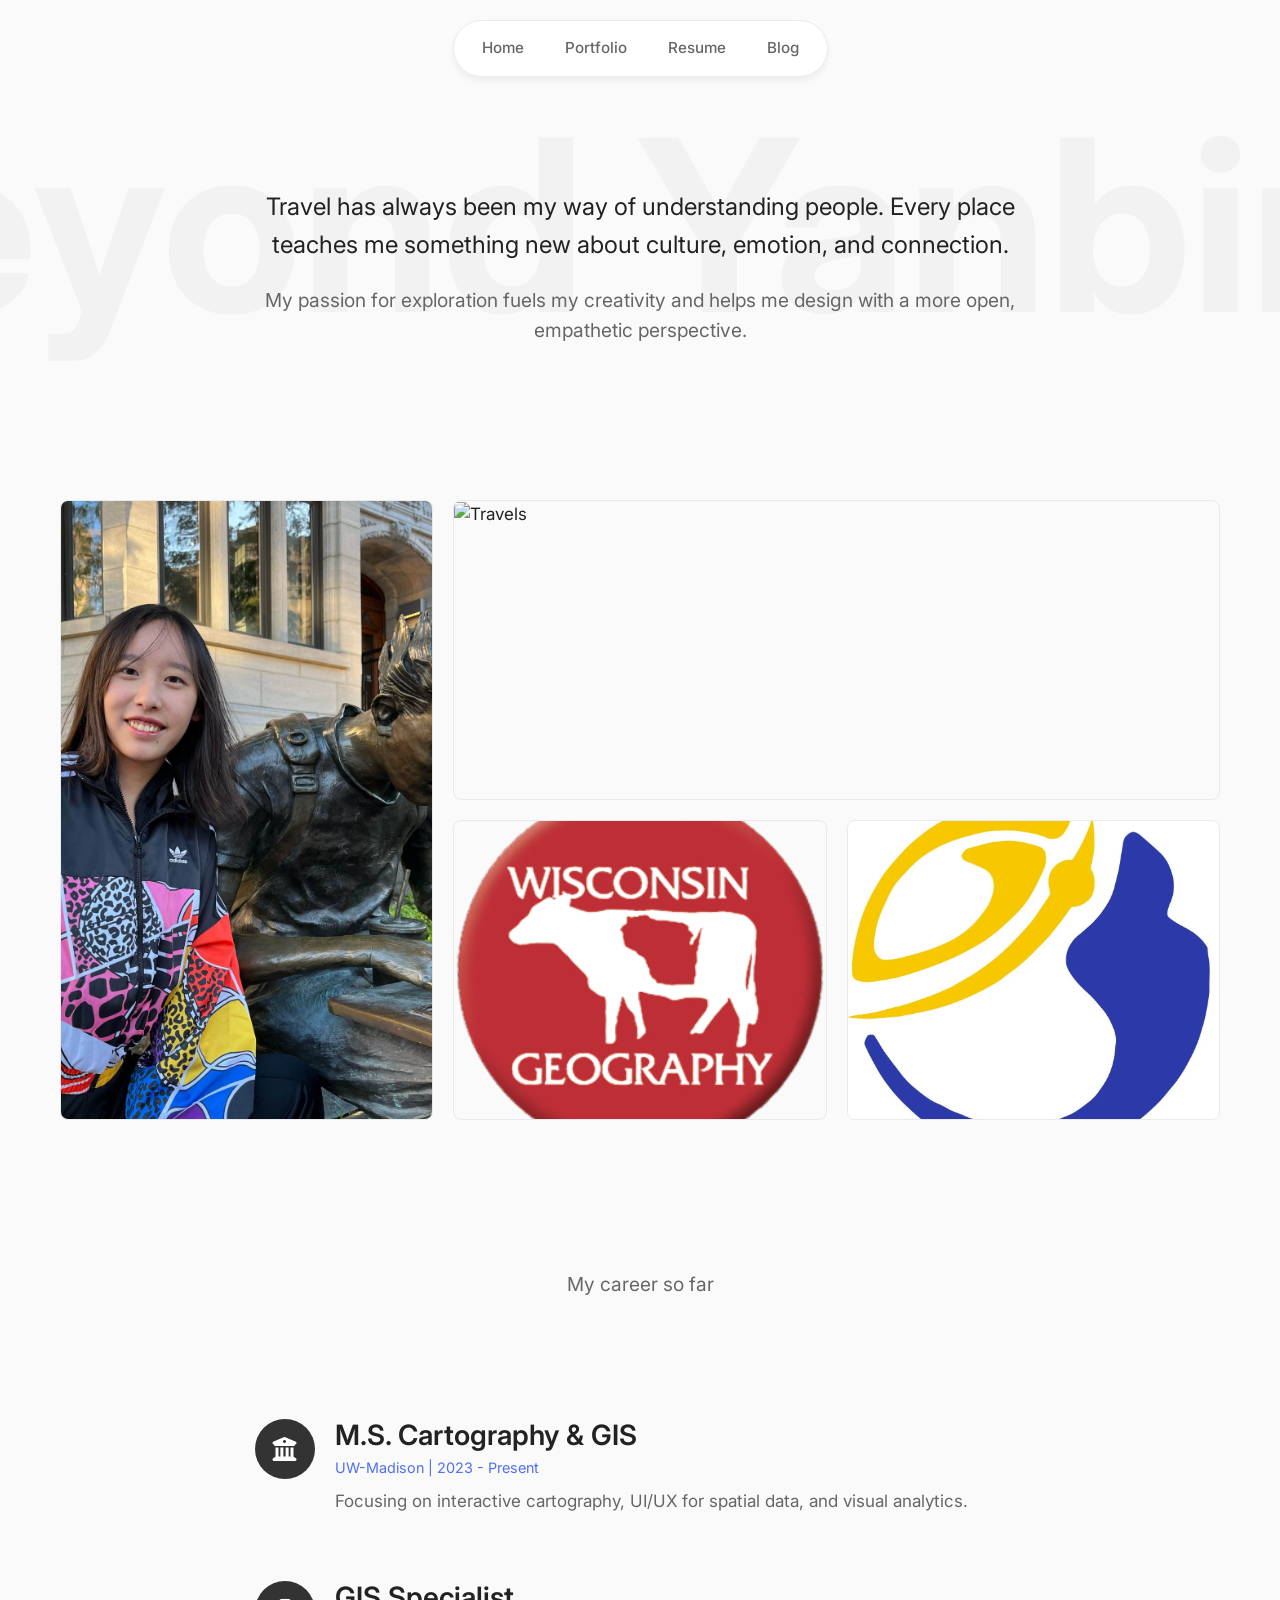
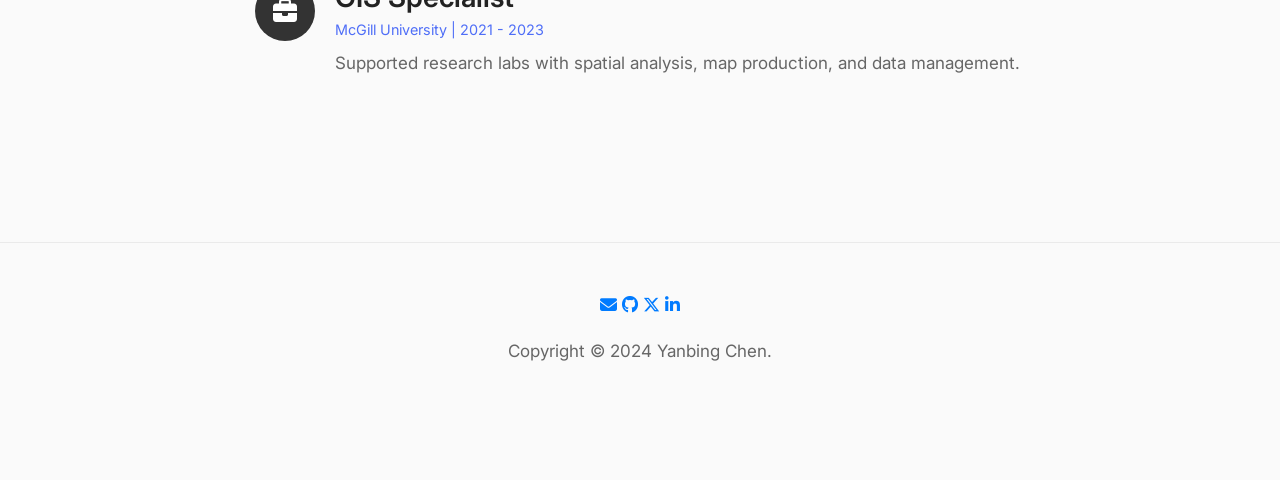
==== commit 98af84cd: "update color scheme" ====
--- a/about.html
+++ b/about.html
@@ -12,8 +12,7 @@
     <link href="libs/bootstrap/bootstrap.min.css" rel="stylesheet">
 
     <!-- Fonts -->
-    <link
-        href="https://fonts.googleapis.com/css2?family=Anton&family=Oswald:wght@400;700&family=Montserrat:wght@300;400;700&family=Inter:wght@300;400;600&family=Droid+Serif:ital,wght@0,400;0,700;1,400&display=swap"
+    <link href="https://fonts.googleapis.com/css2?family=Anton&family=Inter:wght@300;400;500;600;700&display=swap"
         rel="stylesheet">
 
     <!-- Fontawesome -->
@@ -45,11 +44,11 @@
     <section class="about-hero">
         <h1 class="ghost-text-huge">Beyond Yanbing</h1>
         <div class="about-intro-text">
-            <p style="font-size: 1.5rem; color: #fff; margin-bottom: 20px;">
+            <p style="font-size: 1.5rem; margin-bottom: 20px;">
                 Travel has always been my way of understanding people. Every place teaches me something new about
                 culture, emotion, and connection.
             </p>
-            <p style="color: #aaa;">
+            <p style="color: #666666;">
                 My passion for exploration fuels my creativity and helps me design with a more open, empathetic
                 perspective.
             </p>
@@ -94,10 +93,12 @@
                     <i class="fas fa-university" style="color: #fff; font-size: 1.5rem;"></i>
                 </div>
                 <div>
-                    <h3 style="color: #fff; margin-bottom: 5px;">M.S. Cartography & GIS</h3>
+                    <h3 style="margin-bottom: 5px; color: #222222; font-family: var(--font-display); font-weight: 600;">
+                        M.S. Cartography & GIS</h3>
                     <div style="color: var(--accent-color); font-size: 0.9rem; margin-bottom: 10px;">UW-Madison | 2023 -
                         Present</div>
-                    <p>Focusing on interactive cartography, UI/UX for spatial data, and visual analytics.</p>
+                    <p style="color: #666666;">Focusing on interactive cartography, UI/UX for spatial data, and visual
+                        analytics.</p>
                 </div>
             </div>
 
@@ -108,10 +109,12 @@
                     <i class="fas fa-briefcase" style="color: #fff; font-size: 1.5rem;"></i>
                 </div>
                 <div>
-                    <h3 style="color: #fff; margin-bottom: 5px;">GIS Specialist</h3>
+                    <h3 style="margin-bottom: 5px; color: #222222; font-family: var(--font-display); font-weight: 600;">
+                        GIS Specialist</h3>
                     <div style="color: var(--accent-color); font-size: 0.9rem; margin-bottom: 10px;">McGill University |
                         2021 - 2023</div>
-                    <p>Supported research labs with spatial analysis, map production, and data management.</p>
+                    <p style="color: #666666;">Supported research labs with spatial analysis, map production, and data
+                        management.</p>
                 </div>
             </div>
 
--- a/css/style-industrial.css
+++ b/css/style-industrial.css
@@ -1,21 +1,21 @@
 /* Industrial Theme - Dark Mode */
 
 :root {
-    --bg-color: #0f0f0f;
-    --text-color: #f0f0f0;
-    --accent-color: #de4c03;
-    /* Industrial Orange */
-    --secondary-color: #2a2a2a;
-    --card-bg: #1a1a1a;
-    --font-display: 'Anton', 'Oswald', sans-serif;
-    --font-body: 'Montserrat', 'Inter', sans-serif;
-    --serif-font: 'Droid Serif', serif;
+    --bg-color: #FAFAFA;
+    --text-color: #222222;
+    --accent-color: #4F6EF7;
+    --secondary-color: #666666;
+    --card-bg: #FFFFFF;
+    --font-display: 'Inter', sans-serif;
+    --font-body: 'Inter', sans-serif;
+    --serif-font: 'Inter', sans-serif;
 }
 
 body {
     background-color: var(--bg-color);
     color: var(--text-color);
     font-family: var(--font-body);
+    font-size: 17px;
     margin: 0;
     padding: 0;
     overflow-x: hidden;
@@ -41,33 +41,35 @@
 }
 
 .nav-pills-container {
-    background: rgba(42, 42, 42, 0.6);
+    background: rgba(255, 255, 255, 0.9);
     backdrop-filter: blur(10px);
     padding: 8px 10px;
     border-radius: 50px;
     display: flex;
     gap: 5px;
-    border: 1px solid rgba(255, 255, 255, 0.1);
+    border: 1px solid #EAEAEA;
+    box-shadow: 0 4px 6px rgba(0, 0, 0, 0.05);
 }
 
 .nav-link-ind {
-    color: #ccc;
+    color: var(--secondary-color);
     text-decoration: none;
-    font-size: 0.9rem;
+    font-size: 0.95rem;
+    font-weight: 500;
     padding: 8px 18px;
     border-radius: 40px;
     transition: all 0.3s ease;
 }
 
 .nav-link-ind:hover {
-    color: #fff;
-    background-color: rgba(255, 255, 255, 0.05);
+    color: var(--text-color);
+    background-color: rgba(79, 110, 247, 0.1);
     text-decoration: none;
 }
 
 .nav-link-ind.active {
-    background-color: #333;
-    color: #fff;
+    background-color: var(--accent-color);
+    color: #FFFFFF;
 }
 
 /* COMPACT LAYOUT */
@@ -92,21 +94,18 @@
 .hero-supertext {
     font-family: var(--font-display);
     font-size: clamp(3rem, 9vw, 8rem);
-    /* Reduced max size */
     line-height: 1.1;
-    /* Increased spacing */
-    text-transform: uppercase;
-    color: var(--accent-color);
+    font-weight: 700;
+    color: var(--text-color);
     margin-bottom: 5px;
-    letter-spacing: -2px;
+    letter-spacing: -1px;
 }
 
 .hero-subtext {
-    font-family: var(--serif-font);
-    font-style: italic;
+    font-family: var(--font-body);
     font-size: clamp(1rem, 2vw, 1.8rem);
-    font-weight: 300;
-    color: #aaa;
+    font-weight: 400;
+    color: var(--secondary-color);
 }
 
 /* Split Section for Photo & Chat */
@@ -124,10 +123,10 @@
     width: 300px;
     height: 380px;
     position: relative;
-    border-radius: 30px;
+    border-radius: 8px;
     overflow: hidden;
     flex-shrink: 0;
-    box-shadow: 0 20px 50px rgba(0, 0, 0, 0.5);
+    box-shadow: 0 10px 30px rgba(0, 0, 0, 0.08);
 }
 
 .profile-card-container img {
@@ -141,7 +140,7 @@
     bottom: 0;
     left: 0;
     width: 100%;
-    background: linear-gradient(to top, rgba(0, 0, 0, 0.9), transparent);
+    background: linear-gradient(to top, rgba(0, 0, 0, 0.7), transparent);
     padding: 20px;
     color: white;
 }
@@ -199,16 +198,17 @@
     position: relative;
 }
 
-/* Swapped Colors per request: Question (Left) = White/Grey, Answer (Right) = Dark */
+/* Swapped Colors per request: Question (Left) = Dark Grey, Answer (Right) = Accent Blue */
 .chat-bubble.left {
-    background-color: #f0f0f0;
-    color: #000;
+    background-color: var(--card-bg);
+    color: var(--text-color);
+    border: 1px solid #EAEAEA;
     border-bottom-left-radius: 5px;
 }
 
 .chat-bubble.right {
-    background-color: #2a2a2a;
-    color: #fff;
+    background-color: var(--accent-color);
+    color: #FFFFFF;
     border-bottom-right-radius: 5px;
 }
 
@@ -274,9 +274,9 @@
 .section-title {
     font-family: var(--font-display);
     font-size: clamp(4rem, 15vw, 12rem);
-    color: rgba(255, 255, 255, 0.03);
+    font-weight: 700;
+    color: rgba(0, 0, 0, 0.03);
     /* Very faint */
-    text-transform: uppercase;
     position: absolute;
     top: 50%;
     left: 50%;
@@ -291,46 +291,39 @@
     position: relative;
     z-index: 1;
     font-size: 1.2rem;
-    color: #f0f0f0;
+    color: var(--secondary-color);
     max-width: 600px;
     margin-top: 50px;
-    font-weight: 300;
+    font-weight: 400;
 }
 
 
 /* Stacking Cards */
 .project-card {
-    background-color: #e8f5e9;
-    border-radius: 30px;
+    background-color: var(--card-bg);
+    border-radius: 8px;
     padding: 40px;
-    margin-bottom: 100px;
-    color: #111;
+    margin-bottom: 50px;
+    color: var(--text-color);
     overflow: hidden;
     position: sticky;
     top: 100px;
-    box-shadow: 0 -10px 40px rgba(0, 0, 0, 0.3);
-    transition: transform 0.3s ease;
-    border: 1px solid rgba(0, 0, 0, 0.1);
-}
-
-.project-card:nth-child(odd) {
-    transform: rotate(-1deg);
-}
-
-.project-card:nth-child(even) {
-    transform: rotate(1deg);
+    border: 1px solid #EAEAEA;
+    box-shadow: 0 4px 6px rgba(0, 0, 0, 0.05);
+    transition: transform 0.3s ease, box-shadow 0.3s ease;
 }
 
 .project-card:hover {
-    transform: scale(1.02) rotate(0deg);
+    transform: translateY(-5px);
+    box-shadow: 0 10px 20px rgba(0, 0, 0, 0.1);
 }
 
 .project-card.purple {
-    background-color: #f3e5f5;
+    background-color: var(--card-bg);
 }
 
 .project-card.orange {
-    background-color: #ffe0b2;
+    background-color: var(--card-bg);
 }
 
 .project-content {
@@ -347,19 +340,20 @@
 
 .project-title {
     font-family: var(--font-display);
-    font-size: 3rem;
+    font-size: 2.5rem;
+    font-weight: 600;
     margin-bottom: 15px;
-    line-height: 1;
-    color: #000;
-    text-transform: uppercase;
+    line-height: 1.2;
+    color: var(--text-color);
 }
 
 .project-image {
     flex: 1.5;
     min-width: 300px;
-    border-radius: 15px;
+    border-radius: 8px;
     overflow: hidden;
-    box-shadow: 0 10px 30px rgba(0, 0, 0, 0.1);
+    box-shadow: 0 4px 15px rgba(0, 0, 0, 0.05);
+    border: 1px solid #EAEAEA;
 }
 
 .project-image img {
@@ -369,19 +363,20 @@
 }
 
 .meta-item h5 {
-    color: #555;
-    font-size: 0.75rem;
+    color: var(--secondary-color);
+    font-size: 0.85rem;
     text-transform: uppercase;
+    font-weight: 600;
     margin-bottom: 2px;
 }
 
 /* Footer */
 footer {
     padding: 50px 0;
-    border-top: 1px solid #222;
+    border-top: 1px solid #EAEAEA;
     text-align: center;
-    color: #666;
-    margin-bottom: 100px;
+    color: var(--secondary-color);
+    margin-bottom: 50px;
 }
 
 /* ABOUT PAGE: BENTO GRID & GHOST HERO */
@@ -399,20 +394,15 @@
 
 .ghost-text-huge {
     font-family: var(--font-display);
+    font-weight: 700;
     font-size: clamp(5rem, 20vw, 15rem);
-    color: linear-gradient(to bottom, transparent, #000);
-    /* Gradient fade? Or just opacity */
-    background: -webkit-linear-gradient(#222, #0f0f0f);
-    -webkit-background-clip: text;
-    background-clip: text;
-    -webkit-text-fill-color: transparent;
+    color: rgba(0, 0, 0, 0.03);
     position: absolute;
     top: 50%;
     left: 50%;
     transform: translate(-50%, -50%);
     white-space: nowrap;
     z-index: -1;
-    opacity: 0.5;
 }
 
 .about-intro-text {
@@ -436,7 +426,8 @@
 }
 
 .bento-item {
-    border-radius: 20px;
+    border-radius: 8px;
+    border: 1px solid #EAEAEA;
     overflow: hidden;
     position: relative;
 }
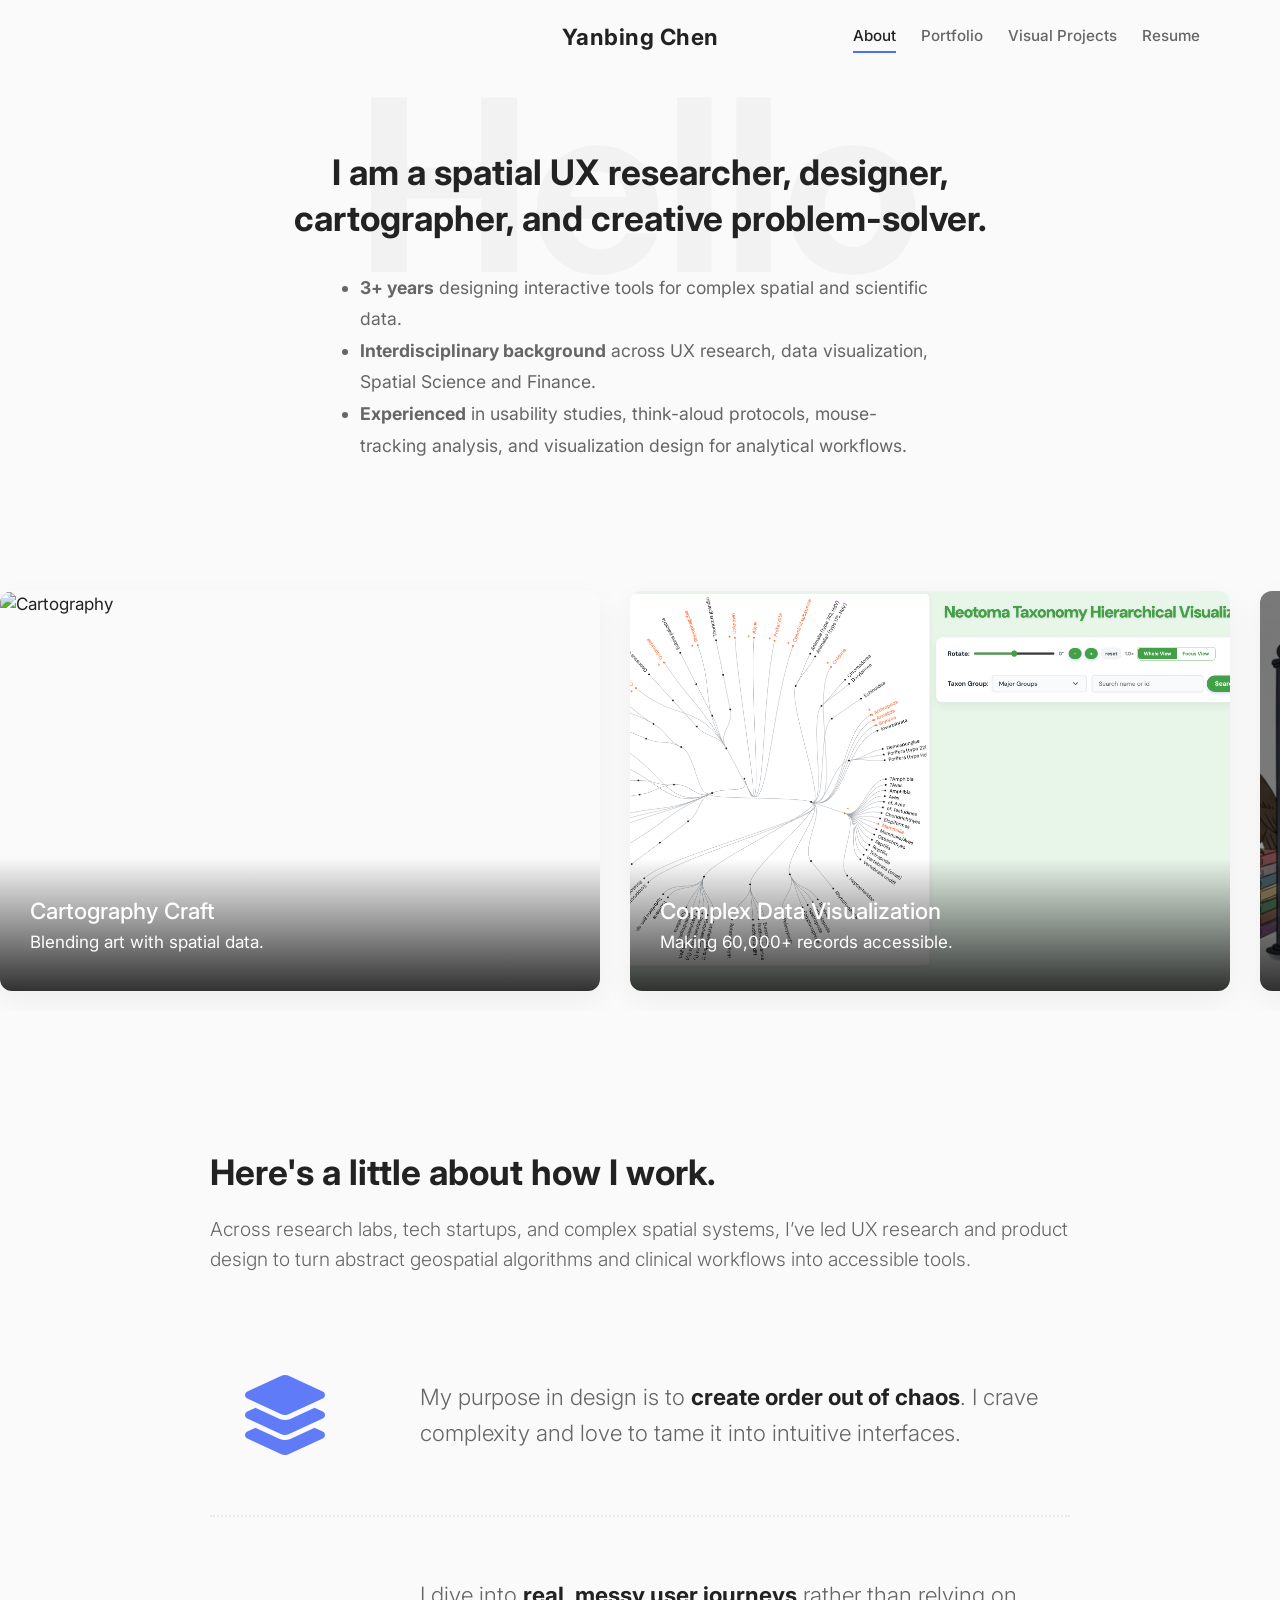
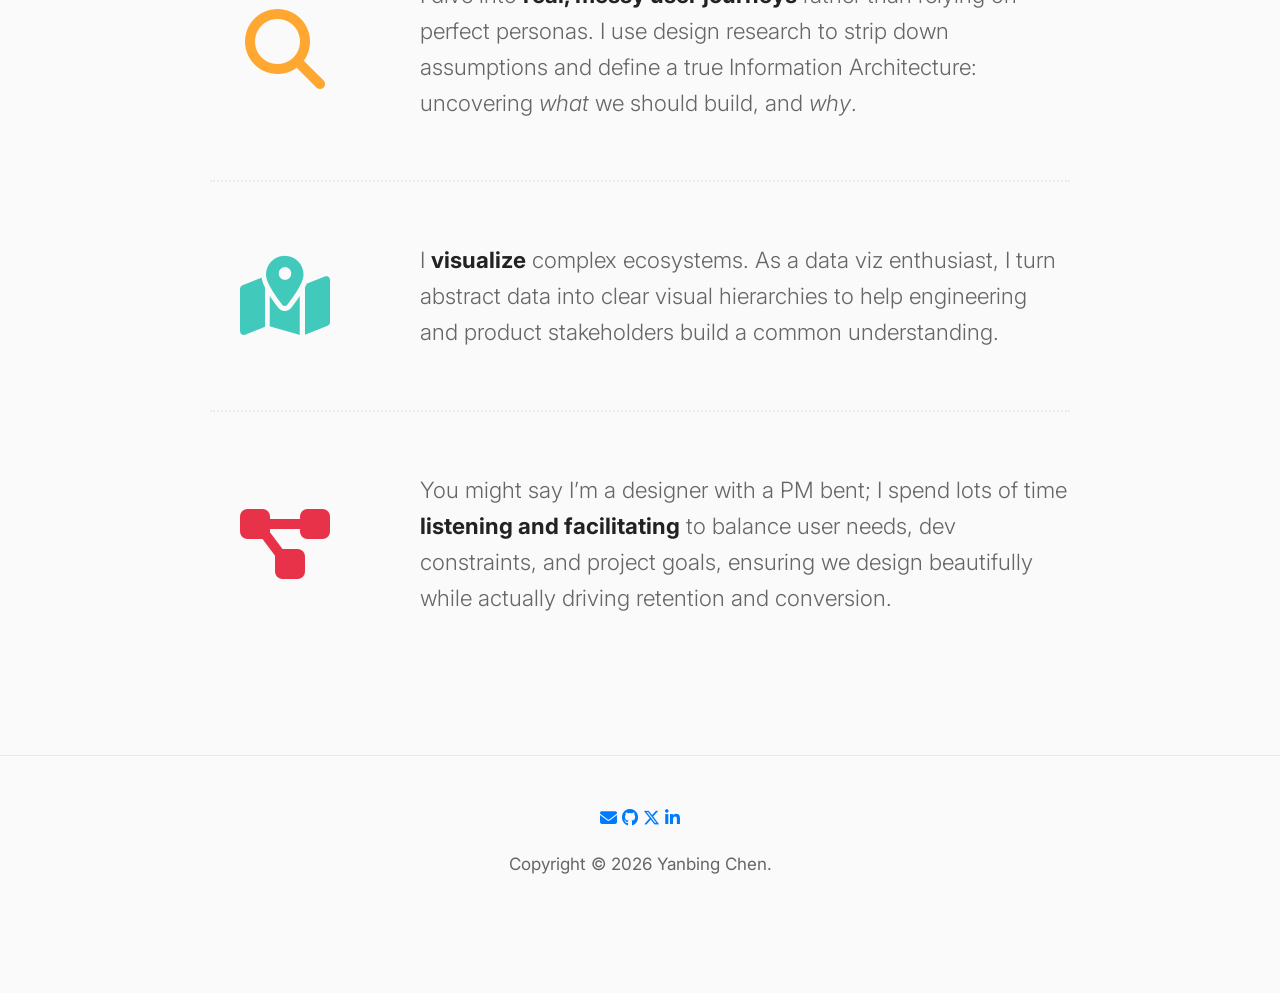
==== commit 2ce72196: "update visual design" ====
--- a/about.html
+++ b/about.html
@@ -23,6 +23,17 @@
     <!-- Industrial Styles -->
     <link href="css/style-industrial.css" rel="stylesheet">
     <link rel="shortcut icon" href="assets/icon.png">
+    <style>
+        .hero-bullets {
+            text-align: left;
+            margin: 30px auto 0;
+            max-width: 600px;
+            font-size: 1.1rem;
+            color: var(--secondary-color);
+            line-height: 1.8;
+            padding-left: 20px;
+        }
+    </style>
 </head>
 
 <body>
@@ -30,114 +41,151 @@
     <!-- Navigation -->
     <nav class="navbar-industrial">
         <div class="nav-container">
+            <a href="index.html" class="nav-brand">Yanbing Chen</a>
             <div class="nav-pills-container">
-                <a href="index.html" class="nav-link-ind">Home</a>
+                <a href="about.html" class="nav-link-ind active">About</a>
+                <a href="index.html" class="nav-link-ind">Portfolio</a>
                 <a href="https://yanbing-chen-research.notion.site/portfolio?v=1191644e076f81b085bc000c36b8c7b3&p=14e1644e076f806bb8e6e7e34c3278d6&pm=c"
-                    class="nav-link-ind">Portfolio</a>
+                    target="_blank" class="nav-link-ind">Visual Projects</a>
                 <a href="resume.html" class="nav-link-ind">Resume</a>
-                <a href="blog.html" class="nav-link-ind">Blog</a>
             </div>
         </div>
     </nav>
 
-    <!-- Hero Section -->
-    <section class="about-hero">
-        <h1 class="ghost-text-huge">Beyond Yanbing</h1>
+    <!-- Hero Section (Identity) -->
+    <section class="about-hero" style="padding-top: 150px;">
+        <h1 class="ghost-text-huge" style="top: 40%;">Hello</h1>
         <div class="about-intro-text">
-            <p style="font-size: 1.5rem; margin-bottom: 20px;">
-                Travel has always been my way of understanding people. Every place teaches me something new about
-                culture, emotion, and connection.
+            <p
+                style="font-family: var(--font-display); font-size: 2.2rem; font-weight: 700; color: var(--text-color); margin-bottom: 20px; line-height: 1.3;">
+                I am a spatial UX researcher, designer, cartographer, and creative problem-solver.
             </p>
-            <p style="color: #666666;">
-                My passion for exploration fuels my creativity and helps me design with a more open, empathetic
-                perspective.
-            </p>
+
+            <ul class="hero-bullets">
+                <li><strong>3+ years</strong> designing interactive tools for complex spatial and scientific data.</li>
+                <li><strong>Interdisciplinary background</strong> across UX research, data visualization, Spatial
+                    Science and
+                    Finance.</li>
+                <li><strong>Experienced</strong> in usability studies, think-aloud protocols, mouse-tracking analysis,
+                    and visualization design for analytical workflows.</li>
+            </ul>
         </div>
     </section>
 
-    <!-- Bento Grid Gallery -->
-    <section class="bento-grid-section">
-        <div class="bento-grid">
-            <!-- Large Portrait Item -->
-            <div class="bento-item tall">
-                <img src="assets/profile_yanbing.jpg" alt="Yanbing Chen">
+    <!-- Horizontal Scroll Gallery (Visuals/Projects) -->
+    <section class="horizontal-scroll-section">
+        <div class="scroll-container">
+            <!-- Item 1 -->
+            <div class="scroll-item">
+                <img src="assets/van-gogh.png" alt="Cartography">
+                <div class="scroll-caption">
+                    <h3>Cartography Craft</h3>
+                    <p>Blending art with spatial data.</p>
+                </div>
             </div>
 
-            <!-- Landscape Item -->
-            <div class="bento-item wide">
-                <img src="assets/london_street.jpg" alt="Travels">
+            <!-- Item 2 -->
+            <div class="scroll-item">
+                <img src="assets/neotoma.png" alt="Data Viz">
+                <div class="scroll-caption">
+                    <h3>Complex Data Visualization</h3>
+                    <p>Making 60,000+ records accessible.</p>
+                </div>
             </div>
 
-            <!-- Two Smaller Items -->
-            <div class="bento-item medium">
-                <img src="assets/uw_geog_club.png" alt="Community">
+            <!-- Item 3 -->
+            <div class="scroll-item">
+                <img src="assets/international-student.png" alt="UX Research">
+                <div class="scroll-caption">
+                    <h3>UX Research & Dashboards</h3>
+                    <p>Focusing on true user goals.</p>
+                </div>
             </div>
-            <div class="bento-item medium">
-                <img src="assets/logo_gisphere.png" alt="Projects">
+
+            <!-- Item 4 -->
+            <div class="scroll-item">
+                <img src="assets/logo_gisphere.png" alt="Product Strategy">
+                <div class="scroll-caption">
+                    <h3>Product Strategy</h3>
+                    <p>Driving retention through focused IA.</p>
+                </div>
             </div>
         </div>
     </section>
 
-    <!-- Career Timeline (Simplified) -->
-    <section class="work-section" style="padding-top: 50px;">
-        <div class="section-title-wrap">
-            <div class="section-title" style="font-size: 8rem; opacity: 0.05;">Journeys</div>
-            <div class="section-subtitle">My career so far</div>
+    <!-- My Philosophy Section -->
+    <section class="philosophy-section">
+        <h2 style="font-family: var(--font-display); font-size: 2.2rem; font-weight: 700; margin-bottom: 20px;">Here's a
+            little about how I work.</h2>
+        <p
+            style="font-size: 1.2rem; color: var(--secondary-color); line-height: 1.6; margin-bottom: 40px; font-weight: 300;">
+            Across research labs, tech startups, and complex spatial systems, I’ve led UX research and product design to
+            turn abstract geospatial algorithms and clinical workflows into accessible tools.
+        </p>
+
+        <div class="philosophy-row">
+            <!-- Tip: You can replace this FontAwesome icon with your own hand-drawn illustration <img> later -->
+            <div class="philosophy-visual">
+                <i class="fas fa-layer-group viz-icon" style="color: #4F6EF7;"></i>
+            </div>
+            <div class="philosophy-text">
+                My purpose in design is to <strong>create order out of chaos</strong>. I crave complexity and love to
+                tame it into intuitive interfaces.
+            </div>
         </div>
 
-        <div class="container" style="max-width: 800px; margin: 0 auto; color: #ccc;">
-            <!-- Timeline Item 1 -->
-            <div style="margin-bottom: 50px; display: flex; gap: 20px;">
-                <div
-                    style="width: 60px; height: 60px; background: #333; border-radius: 50%; display: flex; align-items: center; justify-content: center; flex-shrink: 0;">
-                    <i class="fas fa-university" style="color: #fff; font-size: 1.5rem;"></i>
-                </div>
-                <div>
-                    <h3 style="margin-bottom: 5px; color: #222222; font-family: var(--font-display); font-weight: 600;">
-                        M.S. Cartography & GIS</h3>
-                    <div style="color: var(--accent-color); font-size: 0.9rem; margin-bottom: 10px;">UW-Madison | 2023 -
-                        Present</div>
-                    <p style="color: #666666;">Focusing on interactive cartography, UI/UX for spatial data, and visual
-                        analytics.</p>
-                </div>
+        <div class="philosophy-row">
+            <div class="philosophy-visual">
+                <i class="fas fa-search viz-icon" style="color: #FF9F1C;"></i>
             </div>
+            <div class="philosophy-text">
+                I dive into <strong>real, messy user journeys</strong> rather than relying on perfect personas. I use
+                design research to strip down assumptions and define a true Information Architecture: uncovering
+                <em>what</em> we should build, and <em>why</em>.
+            </div>
+        </div>
 
-            <!-- Timeline Item 2 -->
-            <div style="margin-bottom: 50px; display: flex; gap: 20px;">
-                <div
-                    style="width: 60px; height: 60px; background: #333; border-radius: 50%; display: flex; align-items: center; justify-content: center; flex-shrink: 0;">
-                    <i class="fas fa-briefcase" style="color: #fff; font-size: 1.5rem;"></i>
-                </div>
-                <div>
-                    <h3 style="margin-bottom: 5px; color: #222222; font-family: var(--font-display); font-weight: 600;">
-                        GIS Specialist</h3>
-                    <div style="color: var(--accent-color); font-size: 0.9rem; margin-bottom: 10px;">McGill University |
-                        2021 - 2023</div>
-                    <p style="color: #666666;">Supported research labs with spatial analysis, map production, and data
-                        management.</p>
-                </div>
+        <div class="philosophy-row">
+            <div class="philosophy-visual">
+                <i class="fas fa-map-marked-alt viz-icon" style="color: #2EC4B6;"></i>
             </div>
+            <div class="philosophy-text">
+                I <strong>visualize</strong> complex ecosystems. As a data viz enthusiast, I turn abstract data into
+                clear
+                visual hierarchies to help engineering and product stakeholders build a common understanding.
+            </div>
+        </div>
 
+        <div class="philosophy-row">
+            <div class="philosophy-visual">
+                <i class="fas fa-project-diagram viz-icon" style="color: #E71D36;"></i>
+            </div>
+            <div class="philosophy-text">
+                You might say I’m a designer with a PM bent; I spend lots of time <strong>listening and
+                    facilitating</strong> to balance user needs, dev constraints, and project goals, ensuring we design
+                beautifully while actually driving retention and conversion.
+            </div>
         </div>
+
     </section>
 
     <!-- Footer -->
     <footer>
         <div class="container">
-            <div class="social-icons">
+            <div class="social-icons" style="margin-bottom: 15px;">
                 <a href="mailto:yanbing.chen@wisc.edu"><i class="fa fa-envelope"></i></a>
                 <a href="https://github.com/esstherc"><i class="fab fa-github"></i></a>
                 <a href="https://x.com/Essstherccc"><i class="fab fa-x-twitter"></i></a>
                 <a href="https://www.linkedin.com/in/yanbingc/"><i class="fab fa-linkedin-in"></i></a>
             </div>
-            <p style="margin-top: 20px; color: #666;">Copyright © 2024 Yanbing Chen.</p>
+            <p style="margin-top: 20px; color: #666;">Copyright © 2026 Yanbing Chen.</p>
         </div>
     </footer>
 
     <!-- Scripts -->
     <script src="libs/bootstrap/jquery.min.js"></script>
     <script src="libs/bootstrap/bootstrap.bundle.min.js"></script>
-    <script src="js/main.js"></script> <!-- Ensure this handles nav active state if needed -->
+    <script src="js/main.js"></script>
 
 </body>
 
--- a/css/style-industrial.css
+++ b/css/style-industrial.css
@@ -21,7 +21,7 @@
     overflow-x: hidden;
 }
 
-/* Navigation - Same as before */
+/* Navigation Base */
 .navbar-industrial {
     padding: 20px 0;
     background-color: transparent;
@@ -33,22 +33,38 @@
 
 .nav-container {
     display: flex;
-    justify-content: center;
+    justify-content: space-between;
     align-items: center;
     max-width: 1200px;
     margin: 0 auto;
-    padding: 0 20px;
-}
-
+    padding: 0 40px;
+}
+
+/* Center Branding */
+.nav-brand {
+    position: absolute;
+    left: 50%;
+    transform: translateX(-50%);
+    font-family: var(--font-display);
+    font-weight: 700;
+    font-size: 1.4rem;
+    color: var(--text-color);
+    text-decoration: none;
+    letter-spacing: 0.5px;
+    transition: color 0.3s ease;
+}
+
+.nav-brand:hover {
+    color: var(--accent-color);
+    text-decoration: none;
+}
+
+/* Right Aligned Links */
 .nav-pills-container {
-    background: rgba(255, 255, 255, 0.9);
-    backdrop-filter: blur(10px);
-    padding: 8px 10px;
-    border-radius: 50px;
-    display: flex;
-    gap: 5px;
-    border: 1px solid #EAEAEA;
-    box-shadow: 0 4px 6px rgba(0, 0, 0, 0.05);
+    display: flex;
+    gap: 25px;
+    margin-left: auto;
+    /* Push to the right */
 }
 
 .nav-link-ind {
@@ -56,20 +72,34 @@
     text-decoration: none;
     font-size: 0.95rem;
     font-weight: 500;
-    padding: 8px 18px;
-    border-radius: 40px;
-    transition: all 0.3s ease;
+    padding: 5px 0;
+    position: relative;
+    transition: color 0.3s ease;
+}
+
+.nav-link-ind::after {
+    content: '';
+    position: absolute;
+    width: 0;
+    height: 2px;
+    bottom: 0;
+    left: 0;
+    background-color: var(--accent-color);
+    transition: width 0.3s ease;
 }
 
 .nav-link-ind:hover {
     color: var(--text-color);
-    background-color: rgba(79, 110, 247, 0.1);
     text-decoration: none;
 }
 
+.nav-link-ind:hover::after,
+.nav-link-ind.active::after {
+    width: 100%;
+}
+
 .nav-link-ind.active {
-    background-color: var(--accent-color);
-    color: #FFFFFF;
+    color: var(--text-color);
 }
 
 /* COMPACT LAYOUT */
@@ -249,6 +279,132 @@
         opacity: 1;
         transform: translateY(0);
     }
+}
+
+/* PORTFOLIO GALLERY STYLES */
+.portfolio-filters {
+    display: flex;
+    justify-content: center;
+    gap: 15px;
+    margin-bottom: 50px;
+    flex-wrap: wrap;
+}
+
+.filter-btn {
+    background: transparent;
+    border: 1px solid #EAEAEA;
+    color: var(--secondary-color);
+    padding: 8px 20px;
+    border-radius: 30px;
+    font-size: 0.9rem;
+    cursor: pointer;
+    transition: all 0.3s ease;
+}
+
+.filter-btn.active,
+.filter-btn:hover {
+    background: var(--text-color);
+    color: #FFF;
+    border-color: var(--text-color);
+}
+
+.portfolio-grid {
+    display: grid;
+    grid-template-columns: repeat(auto-fill, minmax(400px, 1fr));
+    gap: 40px;
+    max-width: 1200px;
+    margin: 0 auto;
+    padding: 0 20px;
+}
+
+.gallery-card {
+    background: var(--card-bg);
+    border-radius: 12px;
+    overflow: hidden;
+    box-shadow: 0 10px 30px rgba(0, 0, 0, 0.03);
+    border: 1px solid #F0F0F0;
+    transition: transform 0.3s ease, box-shadow 0.3s ease;
+    display: flex;
+    flex-direction: column;
+}
+
+.gallery-card:hover {
+    transform: translateY(-8px);
+    box-shadow: 0 20px 40px rgba(0, 0, 0, 0.08);
+}
+
+.gallery-img-wrap {
+    width: 100%;
+    height: 280px;
+    overflow: hidden;
+    position: relative;
+    background: #F8F9FA;
+}
+
+.gallery-img-wrap img {
+    width: 100%;
+    height: 100%;
+    object-fit: cover;
+    transition: transform 0.5s ease;
+}
+
+.gallery-card:hover .gallery-img-wrap img {
+    transform: scale(1.05);
+}
+
+.gallery-content {
+    padding: 35px 30px;
+    display: flex;
+    flex-direction: column;
+    flex-grow: 1;
+}
+
+.gallery-category {
+    font-size: 0.8rem;
+    text-transform: uppercase;
+    font-weight: 700;
+    color: var(--accent-color);
+    letter-spacing: 1px;
+    margin-bottom: 12px;
+}
+
+.gallery-title {
+    font-family: var(--font-display);
+    font-size: 1.6rem;
+    font-weight: 700;
+    color: var(--text-color);
+    margin-bottom: 15px;
+    line-height: 1.3;
+}
+
+.gallery-desc {
+    color: var(--secondary-color);
+    font-size: 0.95rem;
+    line-height: 1.6;
+    margin-bottom: 25px;
+}
+
+.gallery-meta {
+    margin-top: auto;
+    padding-top: 20px;
+    border-top: 1px solid #F0F0F0;
+    display: flex;
+    justify-content: space-between;
+}
+
+.meta-block h6 {
+    font-size: 0.75rem;
+    text-transform: uppercase;
+    color: #999;
+    margin-bottom: 4px;
+    font-weight: 600;
+}
+
+.meta-block p {
+    font-size: 0.85rem;
+    color: var(--text-color);
+    font-weight: 500;
+    margin: 0;
 }
 
 /* WORK SECTION Updates for "Ghost Text" */
@@ -443,6 +599,104 @@
     transform: scale(1.05);
 }
 
+/* Horizontal Scroll Gallery (About Page) */
+.horizontal-scroll-section {
+    padding: 60px 0;
+    overflow: hidden;
+    background: #FAFAFA;
+}
+
+.scroll-container {
+    display: flex;
+    gap: 30px;
+    overflow-x: auto;
+    padding: 20px 40px;
+    scroll-snap-type: x mandatory;
+    scrollbar-width: none;
+    /* Firefox */
+}
+
+.scroll-container::-webkit-scrollbar {
+    display: none;
+    /* Chrome/Safari */
+}
+
+.scroll-item {
+    flex: 0 0 600px;
+    height: 400px;
+    scroll-snap-align: start;
+    border-radius: 12px;
+    overflow: hidden;
+    position: relative;
+    box-shadow: 0 10px 30px rgba(0, 0, 0, 0.05);
+}
+
+.scroll-item img {
+    width: 100%;
+    height: 100%;
+    object-fit: cover;
+}
+
+.scroll-caption {
+    position: absolute;
+    bottom: 0;
+    left: 0;
+    width: 100%;
+    background: linear-gradient(to top, rgba(0, 0, 0, 0.8), transparent);
+    padding: 40px 30px 20px;
+    color: white;
+}
+
+.scroll-caption h3 {
+    margin: 0 0 5px;
+    font-family: var(--font-display);
+    font-size: 1.4rem;
+}
+
+/* Philosophy Section */
+.philosophy-section {
+    padding: 80px 20px;
+    max-width: 900px;
+    margin: 0 auto;
+}
+
+.philosophy-row {
+    display: flex;
+    align-items: center;
+    gap: 60px;
+    padding: 60px 0;
+    border-bottom: 2px dotted #EAEAEA;
+}
+
+.philosophy-row:last-child {
+    border-bottom: none;
+}
+
+.philosophy-visual {
+    flex: 0 0 150px;
+    display: flex;
+    justify-content: center;
+    align-items: center;
+}
+
+.philosophy-visual .viz-icon {
+    font-size: 5rem;
+    opacity: 0.9;
+}
+
+.philosophy-text {
+    flex: 1;
+    font-size: 1.4rem;
+    line-height: 1.6;
+    color: var(--secondary-color);
+    font-weight: 300;
+}
+
+.philosophy-text strong {
+    color: var(--text-color);
+    font-weight: 700;
+}
+
 /* Specific Bento Placements */
 .bento-item.tall {
     grid-column: span 4;
@@ -502,4 +756,139 @@
         height: 300px;
         width: 100%;
     }
-}+
+    .philosophy-row {
+        flex-direction: column;
+        text-align: center;
+        gap: 30px;
+        padding: 40px 0;
+    }
+
+    .philosophy-visual {
+        flex: 0 0 auto;
+    }
+
+    .philosophy-text {
+        font-size: 1.25rem;
+    }
+}
+/* =========================================
+   RESUME PAGE STYLES
+   ========================================= */
+
+/* Filter Buttons */
+.filter-buttons {
+    margin: 20px 0 40px;
+    text-align: center;
+}
+.btn-filter {
+    background: transparent;
+    border: 1px solid #EAEAEA;
+    color: var(--secondary-color);
+    padding: 8px 16px;
+    margin: 0 5px 10px;
+    border-radius: 30px;
+    transition: all 0.3s ease;
+    font-size: 0.95rem;
+    font-weight: 500;
+    cursor: pointer;
+}
+.btn-filter:hover, .btn-filter.active {
+    background: var(--text-color);
+    color: white;
+    border-color: var(--text-color);
+}
+
+/* Experience List (Vertical Layout) */
+.timeline.experience-list {
+    position: relative;
+    padding: 0;
+    list-style: none;
+    max-width: 800px;
+    margin: 0 auto;
+}
+.experience-item {
+    display: flex;
+    gap: 20px;
+    margin-bottom: 50px;
+    position: relative;
+    width: 100%;
+}
+.experience-item .icon-container {
+    flex-shrink: 0;
+    width: 60px;
+    height: 60px;
+    background-color: var(--card-bg);
+    border-radius: 50%;
+    display: flex;
+    align-items: center;
+    justify-content: center;
+    border: 1px solid #EAEAEA;
+    box-shadow: 0 4px 10px rgba(0, 0, 0, 0.03);
+}
+.experience-item .icon-container img {
+    width: 60%;
+    height: auto;
+    object-fit: contain;
+    border-radius: 0;
+}
+.experience-item .content-container {
+    flex-grow: 1;
+    text-align: left;
+}
+.experience-item .exp-title {
+    font-family: var(--font-display);
+    font-size: 1.4rem;
+    font-weight: 700;
+    color: var(--text-color);
+    margin: 0 0 5px 0;
+}
+.experience-item .exp-meta {
+    font-family: var(--font-body);
+    color: var(--accent-color);
+    font-size: 0.9rem;
+    margin-bottom: 10px;
+    font-weight: 500;
+}
+.experience-item .exp-desc {
+    color: var(--secondary-color);
+    line-height: 1.6;
+    font-size: 0.95rem;
+    margin: 0;
+}
+
+/* Content Sections (Grants, Scholarships) */
+.subsection {
+    margin-top: 40px;
+    margin-bottom: 20px;
+    font-family: var(--font-display);
+    font-weight: 700;
+}
+.content-section {
+    max-width: 800px;
+    margin: 0 auto 50px;
+}
+.section-content {
+    text-align: left;
+    line-height: 1.8;
+}
+
+@media (max-width: 768px) {
+    .experience-item {
+        flex-direction: row;
+        align-items: flex-start;
+    }
+    .experience-item .icon-container {
+        width: 50px;
+        height: 50px;
+    }
+    .experience-item .exp-title {
+        font-size: 1.25rem;
+    }
+}
+@media (max-width: 480px) {
+    .experience-item {
+        flex-direction: column;
+        gap: 15px;
+    }
+}
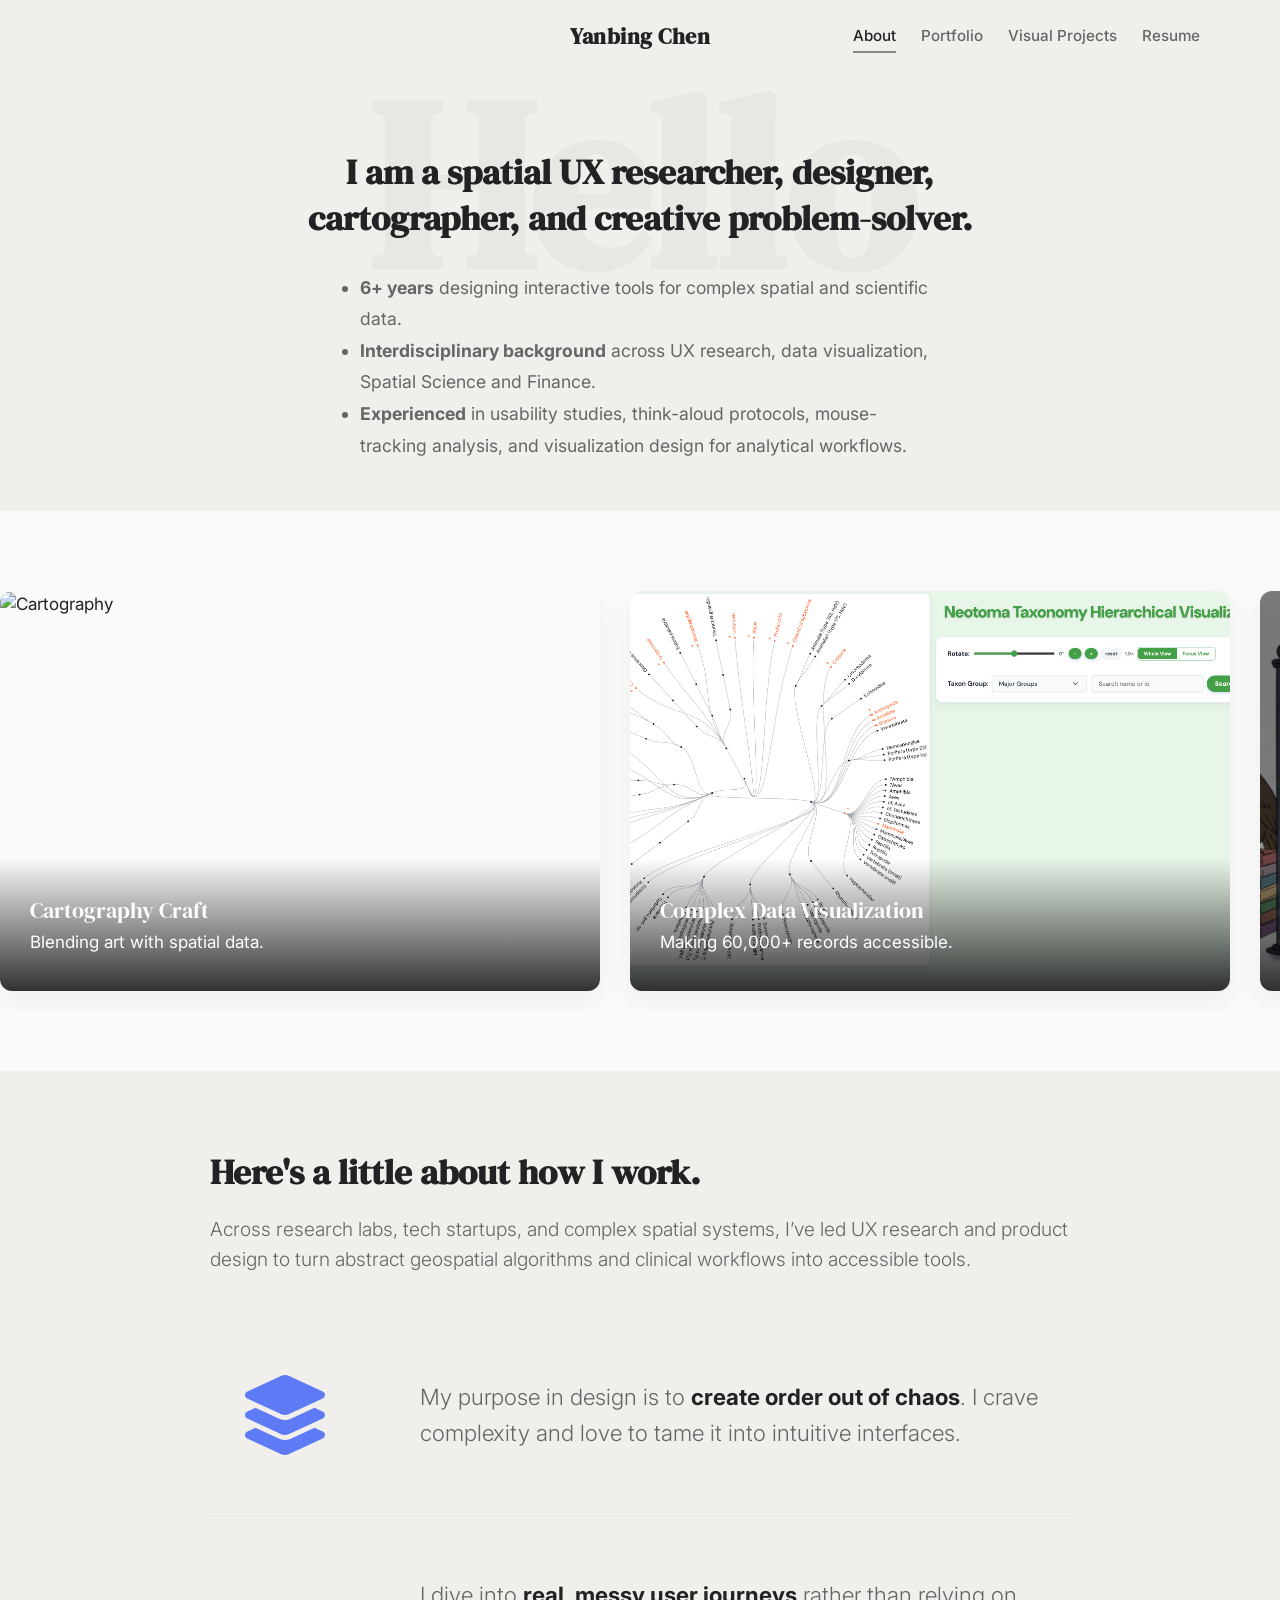
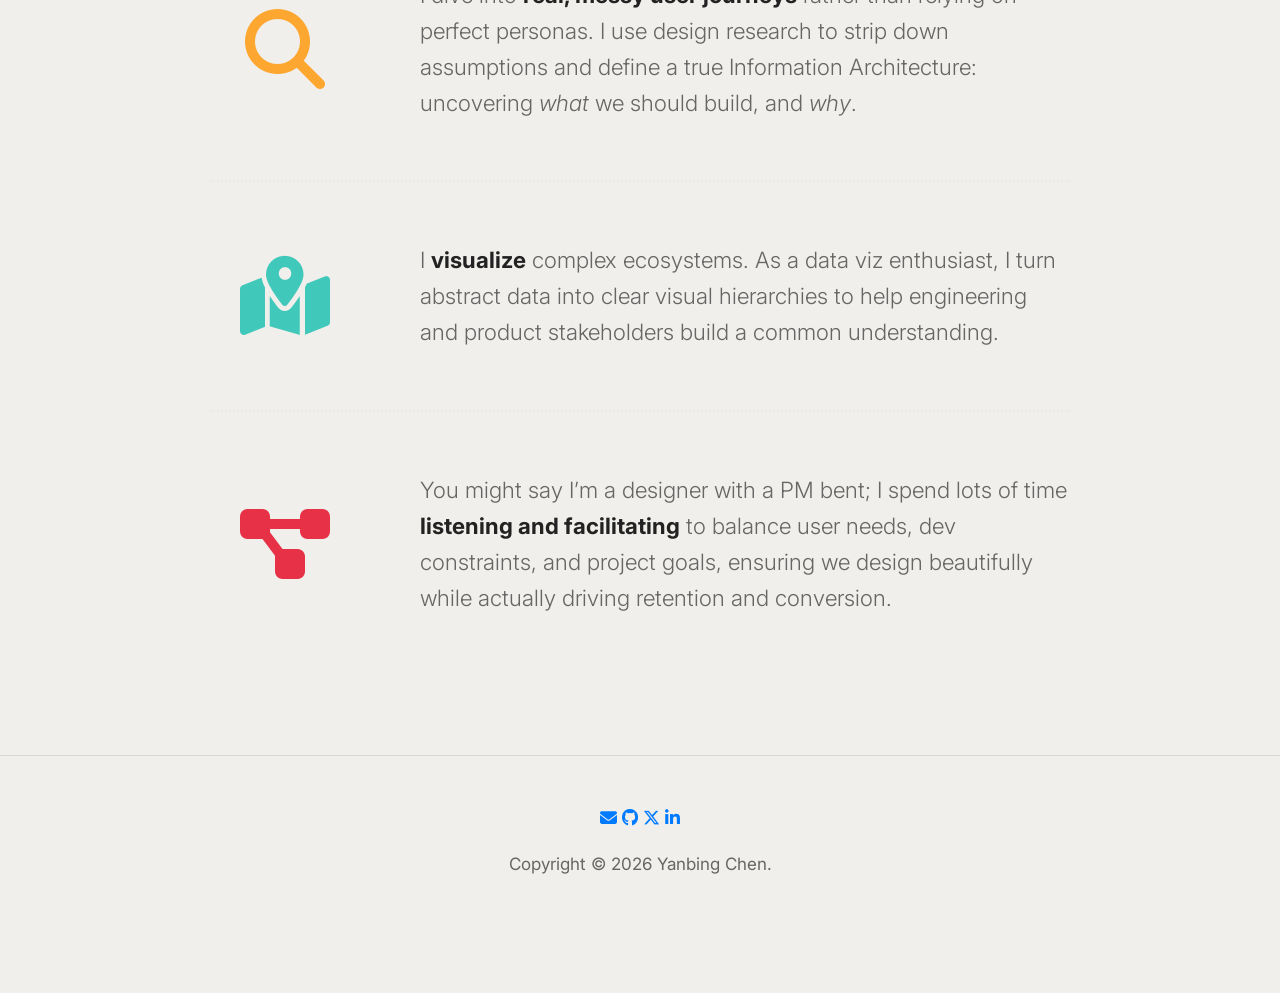
==== commit bffc903b: "Add case study pages and unify site design - Add 4 case study pages: GISphere, Orka, Car Crash Dashb" ====
--- a/about.html
+++ b/about.html
@@ -12,7 +12,8 @@
     <link href="libs/bootstrap/bootstrap.min.css" rel="stylesheet">
 
     <!-- Fonts -->
-    <link href="https://fonts.googleapis.com/css2?family=Anton&family=Inter:wght@300;400;500;600;700&display=swap"
+    <link
+        href="https://fonts.googleapis.com/css2?family=DM+Serif+Display&family=Inter:wght@300;400;500;600;700&display=swap"
         rel="stylesheet">
 
     <!-- Fontawesome -->
@@ -22,6 +23,7 @@
 
     <!-- Industrial Styles -->
     <link href="css/style-industrial.css" rel="stylesheet">
+    <link href="css/casestudy.css" rel="stylesheet">
     <link rel="shortcut icon" href="assets/icon.png">
     <style>
         .hero-bullets {
@@ -36,7 +38,7 @@
     </style>
 </head>
 
-<body>
+<body class="cs-page">
 
     <!-- Navigation -->
     <nav class="navbar-industrial">
@@ -62,7 +64,7 @@
             </p>
 
             <ul class="hero-bullets">
-                <li><strong>3+ years</strong> designing interactive tools for complex spatial and scientific data.</li>
+                <li><strong>6+ years</strong> designing interactive tools for complex spatial and scientific data.</li>
                 <li><strong>Interdisciplinary background</strong> across UX research, data visualization, Spatial
                     Science and
                     Finance.</li>
--- a/css/casestudy.css
+++ b/css/casestudy.css
@@ -0,0 +1,831 @@
+/* Case Study Page Styles */
+
+/* =============================================
+   INLINE PROCESS IMAGES (small, with slide-in)
+   ============================================= */
+.cs-process-img {
+    margin: 20px 0 10px;
+    max-width: 480px;
+    border-radius: 6px;
+    overflow: hidden;
+    border: 1px solid #E0DDD8;
+}
+
+.cs-process-img img {
+    width: 100%;
+    display: block;
+}
+
+.cs-process-img figcaption {
+    font-size: 0.82rem;
+    color: #999;
+    padding: 8px 12px;
+    background: #F7F6F3;
+    font-family: var(--font-body);
+}
+
+/* slide-in-left animation for images */
+.reveal-slide-left {
+    opacity: 0;
+    transform: translateX(-40px);
+    transition: opacity 0.7s cubic-bezier(0.25, 0.46, 0.45, 0.94),
+                transform 0.7s cubic-bezier(0.25, 0.46, 0.45, 0.94);
+}
+
+.reveal-slide-left.visible {
+    opacity: 1;
+    transform: translateX(0);
+}
+
+.reveal-slide-right {
+    opacity: 0;
+    transform: translateX(40px);
+    transition: opacity 0.7s cubic-bezier(0.25, 0.46, 0.45, 0.94),
+                transform 0.7s cubic-bezier(0.25, 0.46, 0.45, 0.94);
+}
+
+.reveal-slide-right.visible {
+    opacity: 1;
+    transform: translateX(0);
+}
+
+/* Two small images side by side within process content */
+.cs-process-img-row {
+    display: flex;
+    gap: 16px;
+    margin: 20px 0 10px;
+}
+
+.cs-process-img-row .cs-process-img {
+    margin: 0;
+    flex: 1;
+    max-width: none;
+}
+
+@media (max-width: 768px) {
+    .cs-process-img {
+        max-width: 100%;
+    }
+    .cs-process-img-row {
+        flex-direction: column;
+    }
+}
+
+/* =============================================
+   SCROLL ANIMATIONS
+   ============================================= */
+.reveal {
+    opacity: 0;
+    transform: translateY(40px);
+    transition: opacity 0.8s cubic-bezier(0.25, 0.46, 0.45, 0.94),
+                transform 0.8s cubic-bezier(0.25, 0.46, 0.45, 0.94);
+}
+
+.reveal.visible {
+    opacity: 1;
+    transform: translateY(0);
+}
+
+.reveal-delay-1 { transition-delay: 0.15s; }
+.reveal-delay-2 { transition-delay: 0.3s; }
+.reveal-delay-3 { transition-delay: 0.45s; }
+.reveal-delay-4 { transition-delay: 0.6s; }
+
+/* =============================================
+   CENTENE-STYLE CASE STUDY
+   ============================================= */
+
+/* Page background */
+.cs-page {
+    background: #F0EFEB;
+    min-height: 100vh;
+    --font-display: 'DM Serif Display', 'Georgia', serif;
+    --accent-color: #888888;
+}
+
+.cs-page .navbar-industrial {
+    background: #F0EFEB;
+}
+
+/* Hero */
+.cs-hero {
+    max-width: 1100px;
+    margin: 0 auto;
+    padding: 160px 40px 60px;
+}
+
+.cs-hero-label {
+    font-family: 'Inter', sans-serif;
+    font-size: 0.8rem;
+    text-transform: uppercase;
+    letter-spacing: 3px;
+    color: #888;
+    margin-bottom: 20px;
+    display: flex;
+    align-items: center;
+    gap: 12px;
+}
+
+.cs-hero-label::before {
+    content: '';
+    width: 30px;
+    height: 2px;
+    background: #888;
+    display: inline-block;
+}
+
+.cs-hero-title {
+    font-family: 'DM Serif Display', 'Georgia', serif;
+    font-size: clamp(3rem, 6vw, 4.5rem);
+    font-weight: 400;
+    color: #222;
+    line-height: 1.1;
+    margin-bottom: 30px;
+    max-width: 900px;
+}
+
+.cs-hero-summary {
+    font-family: 'Inter', sans-serif;
+    font-size: 1.15rem;
+    line-height: 1.8;
+    color: #555;
+    max-width: 750px;
+    margin-bottom: 30px;
+}
+
+.cs-hero-summary .highlight {
+    background: rgba(255, 243, 176, 0.6);
+    padding: 2px 0;
+}
+
+/* Tag pills */
+.cs-tags {
+    display: flex;
+    flex-wrap: wrap;
+    gap: 10px;
+    margin-bottom: 20px;
+}
+
+.cs-tag {
+    font-family: 'Inter', sans-serif;
+    font-size: 0.8rem;
+    padding: 6px 16px;
+    border: 1px solid #CCC;
+    border-radius: 4px;
+    color: #555;
+    background: transparent;
+    letter-spacing: 0.3px;
+}
+
+/* Hero image */
+.cs-hero-image {
+    max-width: 1100px;
+    margin: 0 auto 60px;
+    padding: 0 40px;
+}
+
+.cs-hero-image img {
+    width: 100%;
+    height: auto;
+    border-radius: 8px;
+    box-shadow: 0 8px 40px rgba(0,0,0,0.08);
+}
+
+/* =============================================
+   OVERVIEW: Sidebar + Content (2-column)
+   ============================================= */
+.cs-overview {
+    max-width: 1100px;
+    margin: 0 auto;
+    padding: 80px 40px;
+}
+
+.cs-overview-header {
+    margin-bottom: 50px;
+}
+
+.cs-overview-label {
+    font-family: 'Inter', sans-serif;
+    font-size: 0.85rem;
+    color: #999;
+    margin-bottom: 5px;
+}
+
+.cs-overview-title {
+    font-family: 'DM Serif Display', 'Georgia', serif;
+    font-size: clamp(3rem, 5vw, 5rem);
+    font-weight: 400;
+    color: #222;
+    line-height: 1.05;
+}
+
+.cs-two-col {
+    display: flex;
+    gap: 80px;
+    align-items: flex-start;
+}
+
+/* Left sidebar meta */
+.cs-sidebar {
+    flex: 0 0 220px;
+    position: sticky;
+    top: 100px;
+}
+
+.cs-meta-group {
+    margin-bottom: 35px;
+}
+
+.cs-meta-label {
+    font-family: 'Inter', sans-serif;
+    font-size: 0.7rem;
+    text-transform: uppercase;
+    letter-spacing: 2px;
+    color: #999;
+    font-weight: 600;
+    margin-bottom: 6px;
+}
+
+.cs-meta-value {
+    font-family: 'Inter', sans-serif;
+    font-size: 0.95rem;
+    color: #333;
+    line-height: 1.6;
+}
+
+/* Right content column */
+.cs-content {
+    flex: 1;
+    min-width: 0;
+}
+
+.cs-content-label {
+    font-family: 'Inter', sans-serif;
+    font-size: 0.85rem;
+    color: #999;
+    margin-bottom: 8px;
+}
+
+.cs-content-heading {
+    font-family: 'DM Serif Display', 'Georgia', serif;
+    font-size: clamp(1.6rem, 3vw, 2.2rem);
+    font-weight: 400;
+    color: #222;
+    line-height: 1.25;
+    margin-bottom: 20px;
+}
+
+.cs-content p {
+    font-family: 'Inter', sans-serif;
+    font-size: 1.05rem;
+    line-height: 1.85;
+    color: #555;
+    margin-bottom: 20px;
+}
+
+.cs-content p .highlight {
+    background: rgba(255, 243, 176, 0.6);
+    padding: 2px 0;
+}
+
+.cs-content p strong {
+    color: #333;
+    font-weight: 600;
+}
+
+/* =============================================
+   FULL-WIDTH SECTION (Impact, Problem, etc.)
+   ============================================= */
+.cs-section {
+    max-width: 1100px;
+    margin: 0 auto;
+    padding: 80px 40px;
+}
+
+.cs-section-divider {
+    border: none;
+    border-top: 1px solid #D8D6D0;
+    max-width: 1100px;
+    margin: 0 auto;
+}
+
+/* =============================================
+   IMPACT NUMBERS (Centene-style big numbers)
+   ============================================= */
+.cs-impact-grid {
+    display: grid;
+    grid-template-columns: repeat(2, 1fr);
+    gap: 50px 60px;
+    margin: 40px 0;
+}
+
+.cs-impact-number {
+    font-family: 'DM Serif Display', 'Georgia', serif;
+    font-size: clamp(2.5rem, 5vw, 3.5rem);
+    font-weight: 400;
+    color: #222;
+    line-height: 1;
+    margin-bottom: 8px;
+}
+
+.cs-impact-desc {
+    font-family: 'Inter', sans-serif;
+    font-size: 0.95rem;
+    color: #777;
+    line-height: 1.5;
+}
+
+/* =============================================
+   IMAGE SECTIONS
+   ============================================= */
+.cs-image-full {
+    margin: 40px 0;
+    border-radius: 8px;
+    overflow: hidden;
+    box-shadow: 0 4px 20px rgba(0,0,0,0.06);
+}
+
+.cs-image-full img {
+    width: 100%;
+    height: auto;
+    display: block;
+}
+
+.cs-image-caption {
+    font-family: 'Inter', sans-serif;
+    font-size: 0.82rem;
+    color: #999;
+    margin-top: 12px;
+    text-align: center;
+    font-style: italic;
+}
+
+.cs-image-compare {
+    display: grid;
+    grid-template-columns: 1fr 1fr;
+    gap: 20px;
+    margin: 40px 0;
+}
+
+.cs-image-compare img {
+    width: 100%;
+    height: auto;
+    border-radius: 8px;
+    box-shadow: 0 4px 20px rgba(0,0,0,0.06);
+}
+
+/* =============================================
+   PROCESS LIST
+   ============================================= */
+.cs-process-item {
+    padding: 30px 0;
+    border-bottom: 1px solid #D8D6D0;
+}
+
+.cs-process-item:last-child {
+    border-bottom: none;
+}
+
+.cs-process-num {
+    font-family: 'DM Serif Display', 'Georgia', serif;
+    font-size: 1.2rem;
+    color: #BBB;
+    margin-bottom: 8px;
+}
+
+.cs-process-title {
+    font-family: 'DM Serif Display', 'Georgia', serif;
+    font-size: 1.5rem;
+    font-weight: 400;
+    color: #222;
+    margin-bottom: 12px;
+    line-height: 1.3;
+}
+
+.cs-process-text {
+    font-family: 'Inter', sans-serif;
+    font-size: 1rem;
+    line-height: 1.85;
+    color: #555;
+    margin-bottom: 0;
+}
+
+.cs-process-text strong {
+    color: #333;
+}
+
+/* =============================================
+   BACK LINK
+   ============================================= */
+.cs-back {
+    text-align: center;
+    padding: 50px 40px;
+    max-width: 1100px;
+    margin: 0 auto;
+}
+
+.cs-back a {
+    font-family: 'Inter', sans-serif;
+    color: #888;
+    text-decoration: none;
+    font-size: 0.95rem;
+    font-weight: 500;
+    transition: color 0.3s ease;
+}
+
+.cs-back a:hover {
+    color: #222;
+    text-decoration: none;
+}
+
+/* =============================================
+   FOOTER override for cs-page
+   ============================================= */
+.cs-page footer {
+    background: #F0EFEB;
+    border-top: 1px solid #D8D6D0;
+}
+
+/* =============================================
+   CARD LINK (index.html clickable cards)
+   ============================================= */
+.card-link {
+    text-decoration: none;
+    color: inherit;
+    display: flex;
+    flex-direction: column;
+    height: 100%;
+}
+
+.card-link:hover {
+    text-decoration: none;
+    color: inherit;
+}
+
+/* =============================================
+   ORKA CASE STUDY (original styles, kept)
+   ============================================= */
+
+.casestudy-hero {
+    padding-top: 160px;
+    min-height: 45vh;
+    margin-bottom: 30px;
+}
+
+.casestudy-title {
+    font-family: var(--font-display);
+    font-size: clamp(2.4rem, 5vw, 3.8rem);
+    font-weight: 700;
+    color: var(--text-color);
+    margin-bottom: 15px;
+    line-height: 1.15;
+    letter-spacing: -0.5px;
+}
+
+.casestudy-subtitle {
+    font-size: 1.15rem;
+    color: var(--secondary-color);
+    font-weight: 400;
+    max-width: 650px;
+    margin: 0 auto;
+    line-height: 1.7;
+}
+
+.casestudy-meta-bar {
+    display: flex;
+    justify-content: center;
+    gap: 50px;
+    max-width: 800px;
+    margin: 0 auto 70px;
+    padding: 25px 20px;
+    border-top: 1px solid #EAEAEA;
+    border-bottom: 1px solid #EAEAEA;
+}
+
+.casestudy-meta-bar .meta-item h6 {
+    font-size: 0.7rem;
+    text-transform: uppercase;
+    color: #999;
+    margin-bottom: 4px;
+    font-weight: 600;
+    letter-spacing: 1px;
+}
+
+.casestudy-meta-bar .meta-item p {
+    font-size: 0.9rem;
+    color: var(--text-color);
+    font-weight: 500;
+    margin: 0;
+}
+
+.casestudy-body {
+    max-width: 860px;
+    margin: 0 auto;
+    padding: 0 20px 80px;
+}
+
+.casestudy-section {
+    margin-bottom: 80px;
+}
+
+.section-heading-lg {
+    font-family: var(--font-display);
+    font-size: clamp(2rem, 4vw, 2.8rem);
+    font-weight: 700;
+    color: var(--text-color);
+    margin-bottom: 30px;
+    line-height: 1.2;
+    letter-spacing: -0.3px;
+}
+
+.section-label {
+    font-size: 0.75rem;
+    text-transform: uppercase;
+    letter-spacing: 2px;
+    color: var(--accent-color);
+    font-weight: 700;
+    margin-bottom: 12px;
+    display: block;
+}
+
+.casestudy-section p {
+    font-size: 1.08rem;
+    line-height: 1.85;
+    color: var(--secondary-color);
+    margin-bottom: 22px;
+}
+
+.casestudy-section p strong {
+    color: var(--text-color);
+    font-weight: 600;
+}
+
+/* Highlight band */
+.highlight-band {
+    background: var(--text-color);
+    color: #FFFFFF;
+    padding: 80px 20px;
+    margin: 80px -20px;
+    text-align: center;
+}
+
+.highlight-band .section-label { color: rgba(255,255,255,0.5); }
+
+.highlight-band h2 {
+    font-family: var(--font-display);
+    font-size: clamp(1.8rem, 4vw, 2.5rem);
+    font-weight: 700;
+    color: #FFF;
+    margin-bottom: 25px;
+    line-height: 1.25;
+}
+
+.highlight-band p {
+    font-size: 1.1rem;
+    line-height: 1.8;
+    color: rgba(255,255,255,0.7);
+    max-width: 700px;
+    margin: 0 auto 15px;
+}
+
+.highlight-band p strong { color: #FFF; }
+
+/* Split layout */
+.split-section {
+    display: flex;
+    gap: 50px;
+    align-items: flex-start;
+    margin-bottom: 70px;
+}
+
+.split-section.reverse { flex-direction: row-reverse; }
+
+.split-text { flex: 1; min-width: 0; }
+
+.split-visual {
+    flex: 0 0 340px;
+    border-radius: 12px;
+    overflow: hidden;
+}
+
+.split-visual img {
+    width: 100%;
+    height: auto;
+    display: block;
+    border-radius: 12px;
+}
+
+.visual-placeholder {
+    background: #F4F6F8;
+    border-radius: 12px;
+    padding: 40px 25px;
+    text-align: center;
+    display: flex;
+    flex-direction: column;
+    align-items: center;
+    justify-content: center;
+    min-height: 240px;
+}
+
+.visual-placeholder i { font-size: 2.5rem; color: #CCC; margin-bottom: 15px; }
+.visual-placeholder span { font-size: 0.8rem; color: #AAA; text-transform: uppercase; letter-spacing: 1px; font-weight: 600; }
+
+/* Workstream card */
+.workstream-card {
+    background: var(--card-bg);
+    border-radius: 16px;
+    padding: 45px 40px;
+    margin-bottom: 40px;
+    border: 1px solid #F0F0F0;
+    box-shadow: 0 4px 20px rgba(0,0,0,0.04);
+    transition: transform 0.3s ease, box-shadow 0.3s ease;
+}
+
+.workstream-card:hover {
+    transform: translateY(-4px);
+    box-shadow: 0 12px 30px rgba(0,0,0,0.08);
+}
+
+.workstream-label {
+    font-size: 0.7rem;
+    text-transform: uppercase;
+    letter-spacing: 2px;
+    font-weight: 700;
+    margin-bottom: 10px;
+    display: block;
+}
+
+.workstream-card h3 {
+    font-family: var(--font-display);
+    font-size: 1.6rem;
+    font-weight: 700;
+    color: var(--text-color);
+    margin-bottom: 20px;
+    line-height: 1.3;
+}
+
+.workstream-card p {
+    font-size: 1.05rem;
+    line-height: 1.8;
+    color: var(--secondary-color);
+    margin-bottom: 18px;
+}
+
+.workstream-card p strong { color: var(--text-color); }
+
+.workstream-card ul { list-style: none; padding: 0; margin: 0 0 20px; }
+
+.workstream-card ul li {
+    font-size: 0.98rem;
+    line-height: 1.7;
+    color: var(--secondary-color);
+    padding: 6px 0 6px 22px;
+    position: relative;
+}
+
+.workstream-card ul li::before {
+    content: '';
+    position: absolute;
+    left: 0;
+    top: 14px;
+    width: 6px;
+    height: 6px;
+    border-radius: 50%;
+    background: var(--accent-color);
+}
+
+/* Result callout */
+.result-callout {
+    background: #F8F9FB;
+    border-radius: 10px;
+    padding: 20px 25px;
+    margin-top: 20px;
+    border-left: 3px solid var(--accent-color);
+}
+
+.result-callout p {
+    font-size: 0.98rem;
+    line-height: 1.7;
+    color: var(--text-color);
+    margin: 0;
+}
+
+.result-callout strong { color: var(--accent-color); }
+
+/* Metrics */
+.casestudy-metrics {
+    display: flex;
+    gap: 25px;
+    justify-content: center;
+    margin: 40px 0;
+    flex-wrap: wrap;
+}
+
+.metric-card {
+    background: var(--card-bg);
+    border: 1px solid #EAEAEA;
+    border-radius: 12px;
+    padding: 30px 25px;
+    text-align: center;
+    flex: 1;
+    min-width: 160px;
+    box-shadow: 0 4px 12px rgba(0,0,0,0.04);
+    transition: transform 0.3s ease;
+}
+
+.metric-card:hover { transform: translateY(-3px); }
+
+.metric-card h3 {
+    font-size: 2.5rem;
+    font-weight: 700;
+    color: var(--accent-color);
+    margin-bottom: 8px;
+    line-height: 1;
+}
+
+.metric-card .metric-label {
+    font-size: 0.82rem;
+    color: var(--text-color);
+    text-transform: uppercase;
+    letter-spacing: 1px;
+    font-weight: 600;
+    margin-bottom: 4px;
+}
+
+.metric-card .metric-desc {
+    font-size: 0.78rem;
+    color: #999;
+    margin: 0;
+}
+
+/* Takeaways */
+.takeaway {
+    margin-bottom: 35px;
+    padding: 25px 30px;
+    border-radius: 10px;
+    background: #FAFAFA;
+    border: 1px solid #F0F0F0;
+}
+
+.takeaway h4 {
+    font-family: var(--font-display);
+    font-size: 1.15rem;
+    font-weight: 700;
+    color: var(--text-color);
+    margin-bottom: 10px;
+}
+
+.takeaway p {
+    font-size: 1rem;
+    line-height: 1.8;
+    color: var(--secondary-color);
+    margin: 0;
+}
+
+/* Back link */
+.casestudy-back {
+    text-align: center;
+    padding: 50px 0;
+    border-top: 1px solid #EAEAEA;
+    margin-top: 80px;
+}
+
+.back-link {
+    color: var(--accent-color);
+    font-weight: 600;
+    text-decoration: none;
+    font-size: 1rem;
+    transition: color 0.3s ease;
+}
+
+.back-link:hover {
+    color: var(--text-color);
+    text-decoration: none;
+}
+
+/* =============================================
+   MOBILE
+   ============================================= */
+@media (max-width: 768px) {
+    /* Centene-style */
+    .cs-hero { padding: 120px 20px 40px; }
+    .cs-hero-title { font-size: 2.2rem; }
+    .cs-overview { padding: 50px 20px; }
+    .cs-two-col { flex-direction: column; gap: 40px; }
+    .cs-sidebar { position: static; flex: none; display: flex; flex-wrap: wrap; gap: 20px 40px; }
+    .cs-meta-group { margin-bottom: 0; }
+    .cs-impact-grid { grid-template-columns: 1fr; gap: 30px; }
+    .cs-section { padding: 50px 20px; }
+    .cs-hero-image { padding: 0 20px; }
+    .cs-image-compare { grid-template-columns: 1fr; }
+
+    /* Orka-style */
+    .casestudy-meta-bar { flex-wrap: wrap; gap: 20px 30px; justify-content: flex-start; padding: 20px; }
+    .casestudy-metrics { flex-direction: column; }
+    .casestudy-hero { padding-top: 120px; }
+    .split-section, .split-section.reverse { flex-direction: column; gap: 30px; }
+    .split-visual { flex: none; width: 100%; }
+    .workstream-card { padding: 30px 25px; }
+    .highlight-band { margin: 60px -20px; padding: 60px 20px; }
+    .section-heading-lg { font-size: 1.8rem; }
+}
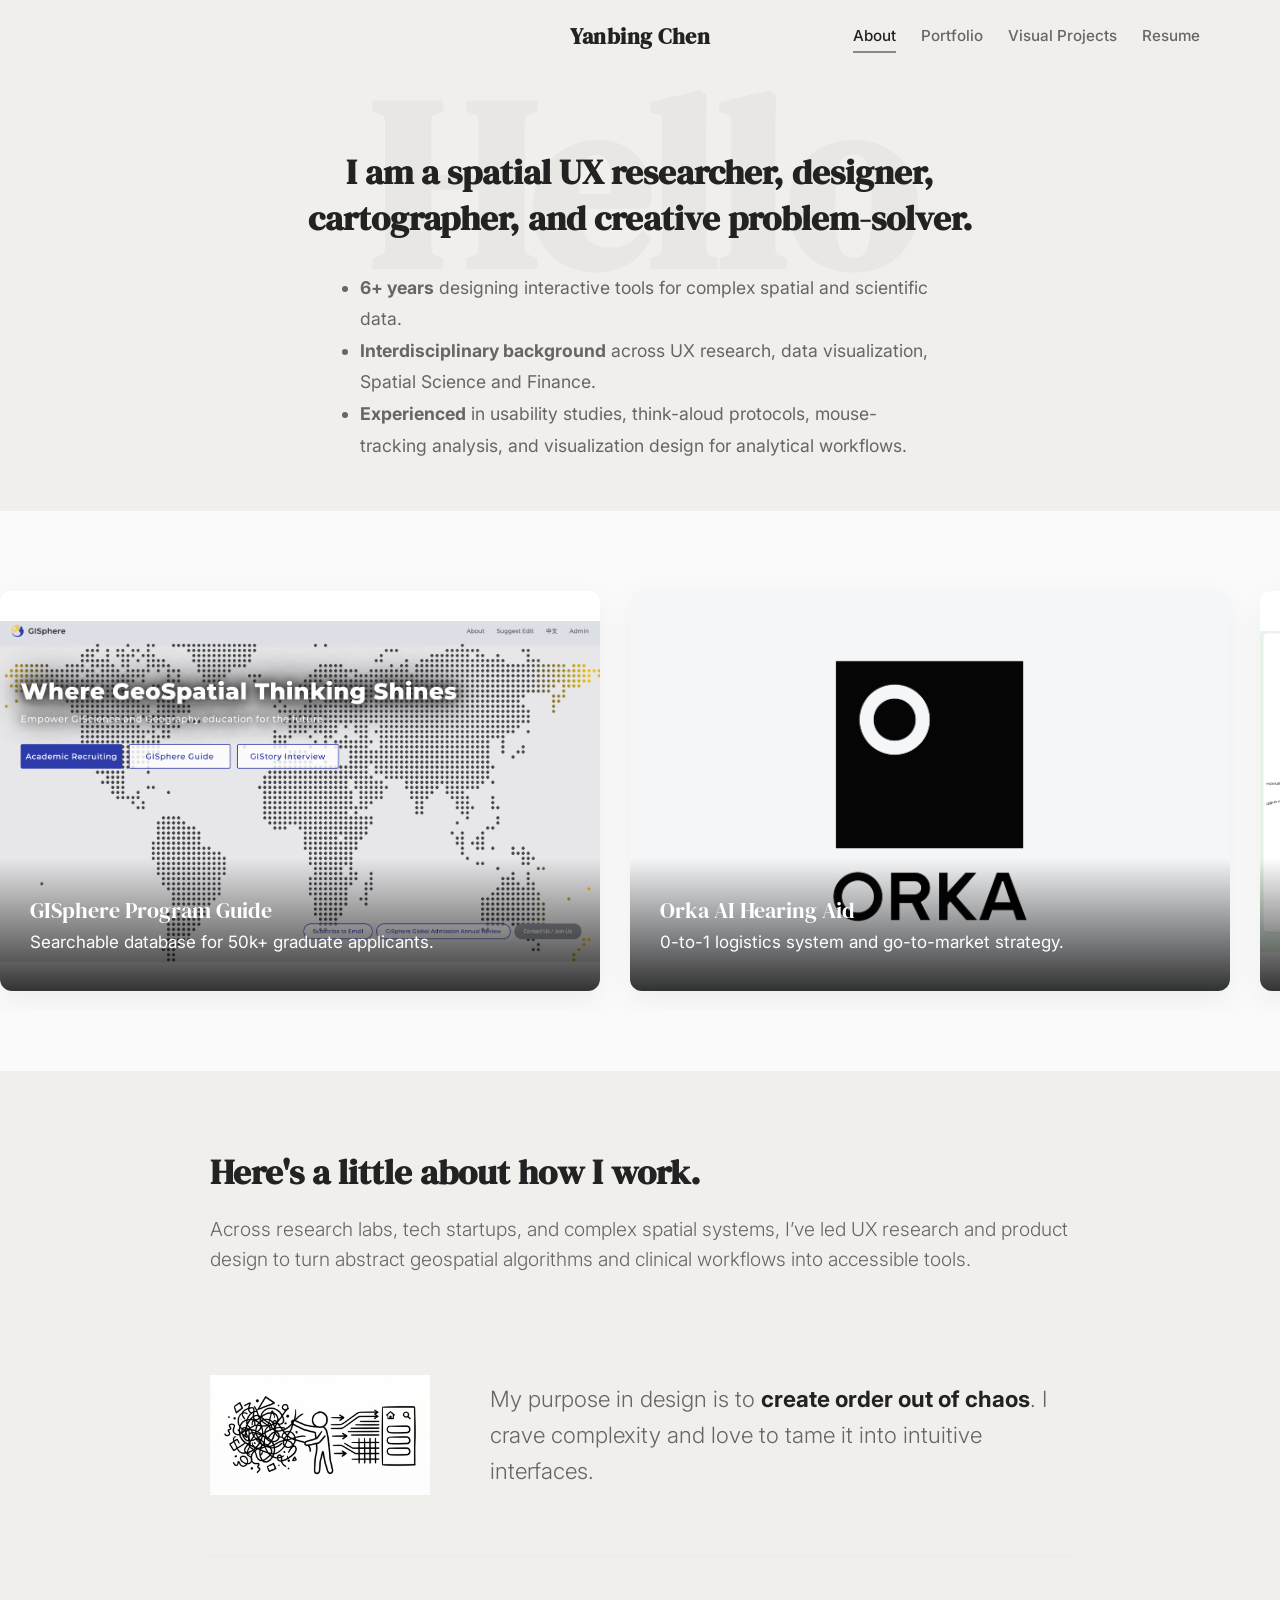
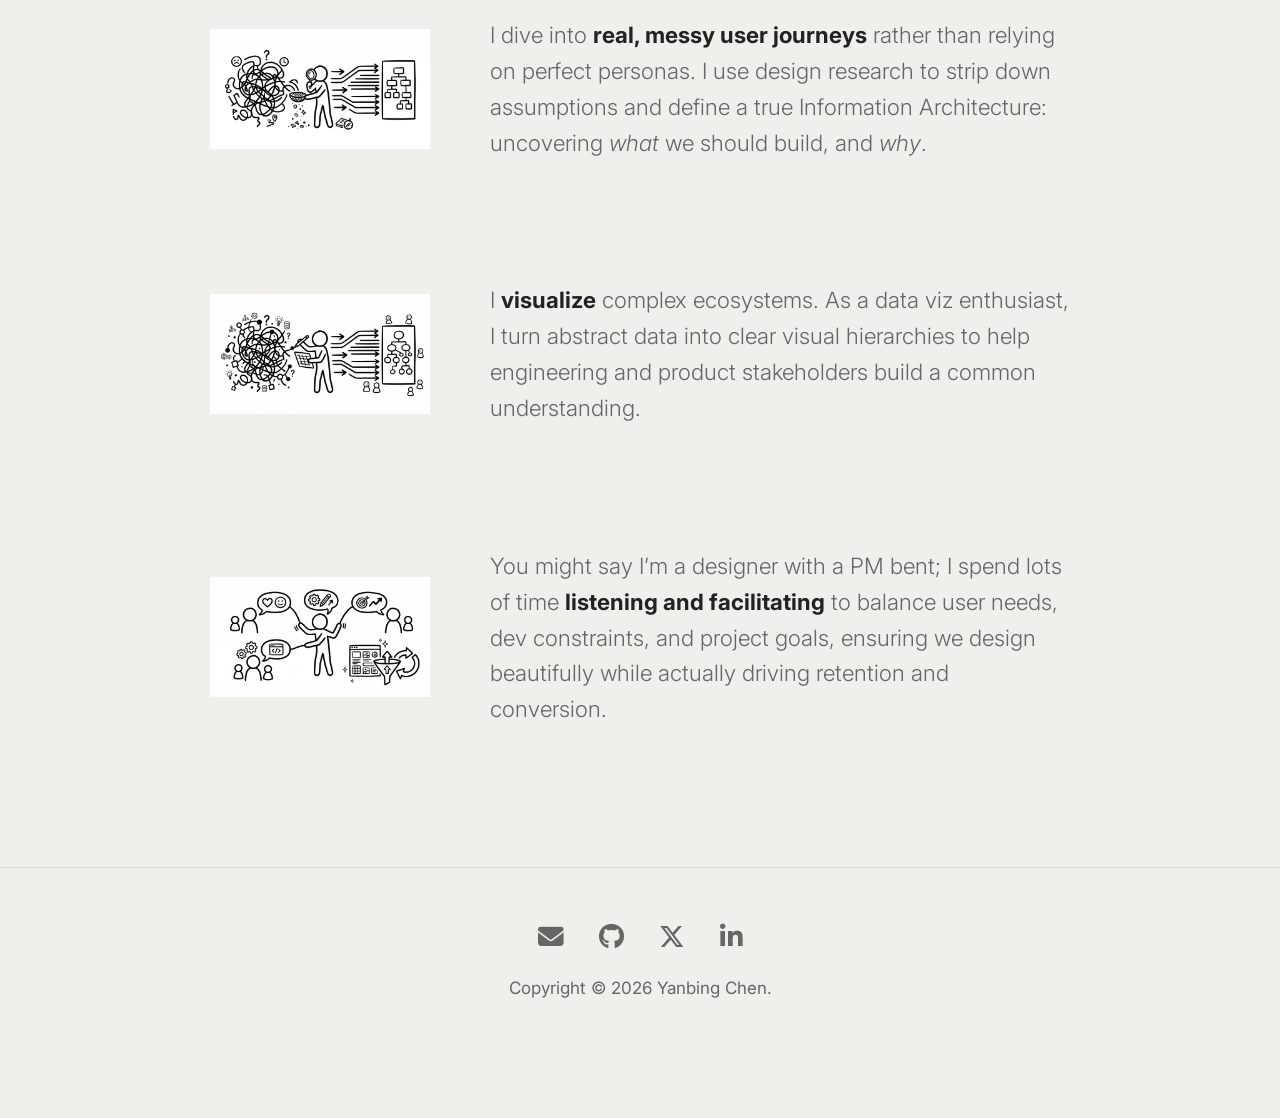
==== commit 1a296542: "update index page" ====
--- a/about.html
+++ b/about.html
@@ -79,38 +79,57 @@
         <div class="scroll-container">
             <!-- Item 1 -->
             <div class="scroll-item">
-                <img src="assets/van-gogh.png" alt="Cartography">
-                <div class="scroll-caption">
-                    <h3>Cartography Craft</h3>
-                    <p>Blending art with spatial data.</p>
-                </div>
+                <a href="casestudy-gisphere.html" style="text-decoration: none; color: inherit;">
+                    <img src="assets/case%20study/gisphere/thumbnail-1.png" alt="GISphere" style="object-fit: contain; box-sizing: border-box; background: #fff;">
+                    <div class="scroll-caption">
+                        <h3>GISphere Program Guide</h3>
+                        <p>Searchable database for 50k+ graduate applicants.</p>
+                    </div>
+                </a>
             </div>
 
             <!-- Item 2 -->
             <div class="scroll-item">
-                <img src="assets/neotoma.png" alt="Data Viz">
-                <div class="scroll-caption">
-                    <h3>Complex Data Visualization</h3>
-                    <p>Making 60,000+ records accessible.</p>
-                </div>
+                <a href="casestudy-orka.html" style="text-decoration: none; color: inherit;">
+                    <img src="assets/logo_orka.png" alt="Orka AI" style="object-fit: contain; padding: 40px; background: #F4F6F8; box-sizing: border-box;">
+                    <div class="scroll-caption">
+                        <h3>Orka AI Hearing Aid</h3>
+                        <p>0-to-1 logistics system and go-to-market strategy.</p>
+                    </div>
+                </a>
             </div>
 
             <!-- Item 3 -->
             <div class="scroll-item">
-                <img src="assets/international-student.png" alt="UX Research">
-                <div class="scroll-caption">
-                    <h3>UX Research & Dashboards</h3>
-                    <p>Focusing on true user goals.</p>
-                </div>
+                <a href="casestudy-neotoma.html" style="text-decoration: none; color: inherit;">
+                    <img src="assets/neotoma.png" alt="Neotoma Taxonomy Browser" style="object-fit: contain; box-sizing: border-box; background: #fff;">
+                    <div class="scroll-caption">
+                        <h3>Neotoma Taxonomy Browser</h3>
+                        <p>Radial taxonomy browser for 60,000+ records.</p>
+                    </div>
+                </a>
             </div>
 
             <!-- Item 4 -->
             <div class="scroll-item">
-                <img src="assets/logo_gisphere.png" alt="Product Strategy">
-                <div class="scroll-caption">
-                    <h3>Product Strategy</h3>
-                    <p>Driving retention through focused IA.</p>
-                </div>
+                <a href="casestudy-carcrash.html" style="text-decoration: none; color: inherit;">
+                    <img src="assets/case%20study/car-crash/Dashboard-1.jpg" alt="Wisconsin Car Crash Dashboard" style="object-fit: contain; box-sizing: border-box; background: #fff;">
+                    <div class="scroll-caption">
+                        <h3>Wisconsin Car Crash Dashboard</h3>
+                        <p>Multi-view dashboard visualizing 34,000+ crash records.</p>
+                    </div>
+                </a>
+            </div>
+
+            <!-- Item 5 -->
+            <div class="scroll-item">
+                <a href="https://yanbing-chen-research.notion.site/portfolio?v=1191644e076f81b085bc000c36b8c7b3" target="_blank" style="text-decoration: none; color: inherit;">
+                    <img src="assets/van-gogh.png" alt="Cartography">
+                    <div class="scroll-caption">
+                        <h3>Cartography Craft</h3>
+                        <p>Blending art with spatial data.</p>
+                    </div>
+                </a>
             </div>
         </div>
     </section>
@@ -128,7 +147,7 @@
         <div class="philosophy-row">
             <!-- Tip: You can replace this FontAwesome icon with your own hand-drawn illustration <img> later -->
             <div class="philosophy-visual">
-                <i class="fas fa-layer-group viz-icon" style="color: #4F6EF7;"></i>
+                <img src="assets/about/work-1.png" alt="Icon" style="width: 220px; height: auto;">
             </div>
             <div class="philosophy-text">
                 My purpose in design is to <strong>create order out of chaos</strong>. I crave complexity and love to
@@ -138,7 +157,7 @@
 
         <div class="philosophy-row">
             <div class="philosophy-visual">
-                <i class="fas fa-search viz-icon" style="color: #FF9F1C;"></i>
+                <img src="assets/about/work-2.png" alt="Icon" style="width: 220px; height: auto;">
             </div>
             <div class="philosophy-text">
                 I dive into <strong>real, messy user journeys</strong> rather than relying on perfect personas. I use
@@ -149,7 +168,7 @@
 
         <div class="philosophy-row">
             <div class="philosophy-visual">
-                <i class="fas fa-map-marked-alt viz-icon" style="color: #2EC4B6;"></i>
+                <img src="assets/about/work-3.png" alt="Icon" style="width: 220px; height: auto;">
             </div>
             <div class="philosophy-text">
                 I <strong>visualize</strong> complex ecosystems. As a data viz enthusiast, I turn abstract data into
@@ -160,7 +179,7 @@
 
         <div class="philosophy-row">
             <div class="philosophy-visual">
-                <i class="fas fa-project-diagram viz-icon" style="color: #E71D36;"></i>
+                <img src="assets/about/work-4.png" alt="Icon" style="width: 220px; height: auto;">
             </div>
             <div class="philosophy-text">
                 You might say I’m a designer with a PM bent; I spend lots of time <strong>listening and
--- a/css/style-industrial.css
+++ b/css/style-industrial.css
@@ -535,6 +535,21 @@
     margin-bottom: 50px;
 }
 
+.social-icons {
+    margin-bottom: 20px;
+}
+
+.social-icons a {
+    color: var(--secondary-color);
+    margin: 0 15px;
+    font-size: 1.6rem;
+    transition: color 0.3s ease;
+}
+
+.social-icons a:hover {
+    color: var(--text-color);
+}
+
 /* ABOUT PAGE: BENTO GRID & GHOST HERO */
 .about-hero {
     min-height: 50vh;
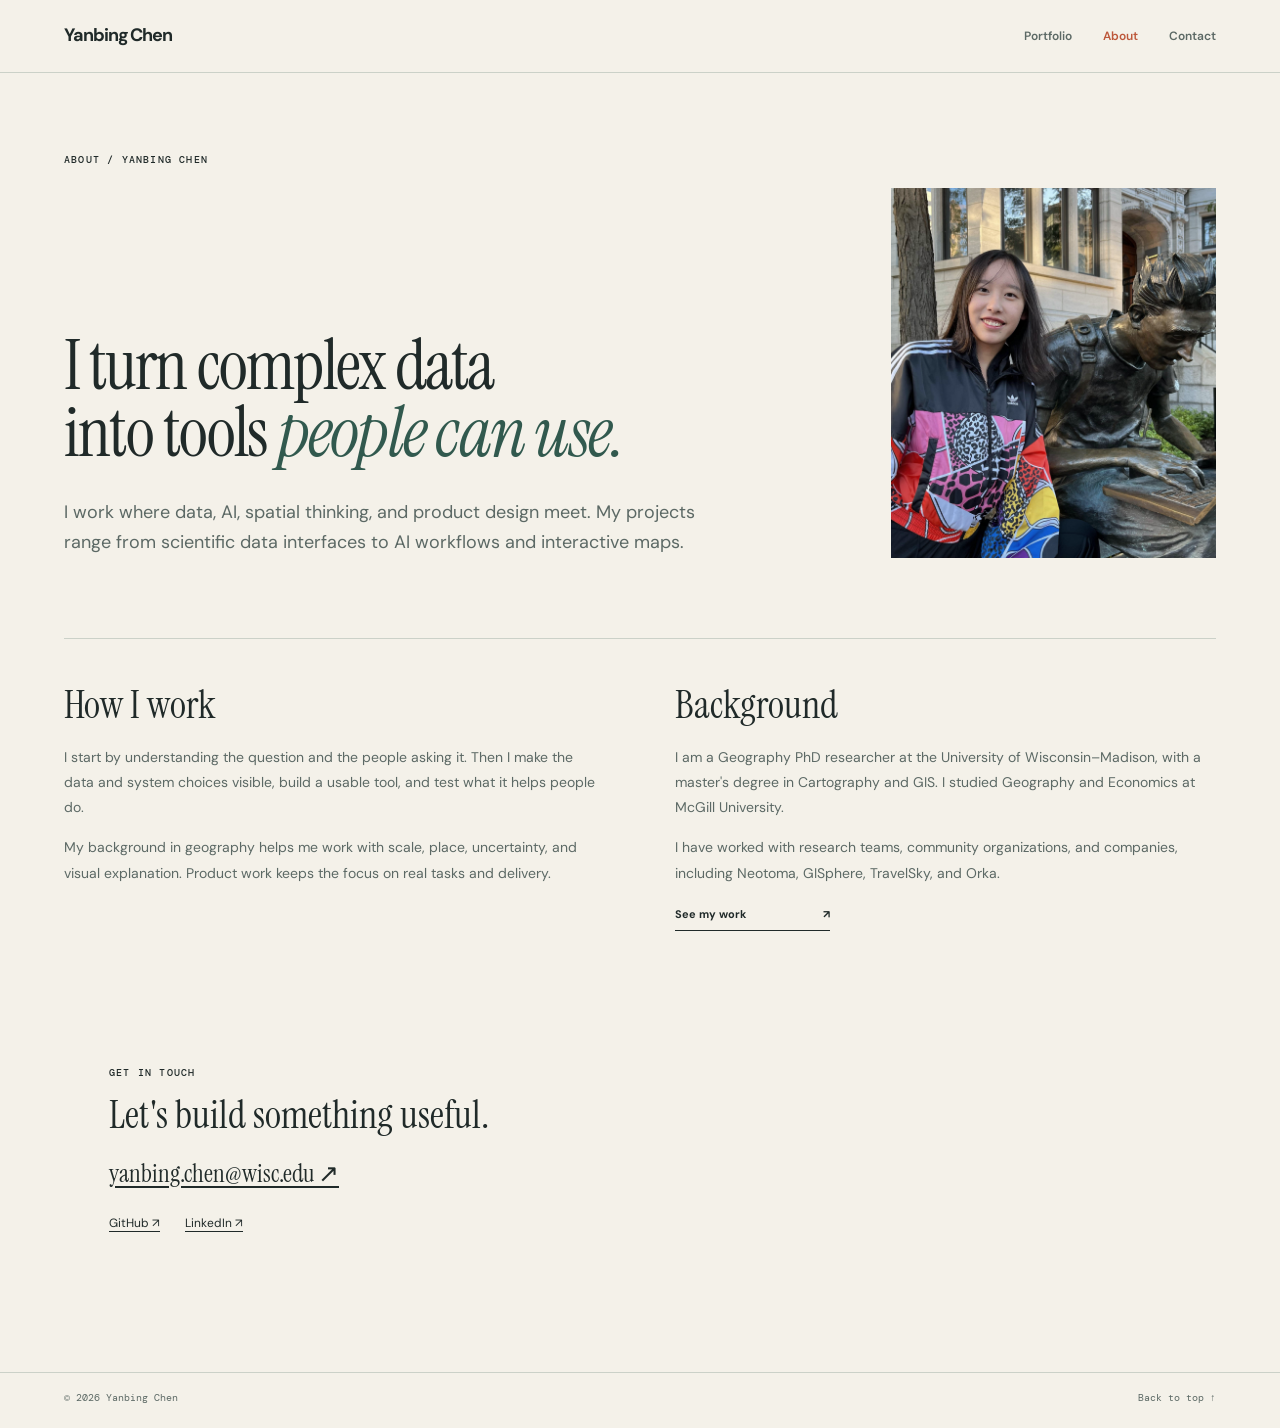
==== commit aa381d34: "Refresh portfolio structure and case studies" ====
--- a/about.html
+++ b/about.html
@@ -1,213 +1,24 @@
-<!DOCTYPE html>
+<!doctype html>
 <html lang="en">
-
 <head>
-    <meta charset="utf-8">
-    <meta name="viewport" content="width=device-width, initial-scale=1, shrink-to-fit=yes">
-    <meta name="description" content="About Yanbing Chen - Spatial Designer">
-    <meta name="author" content="Yanbing Chen">
-    <title>About | Yanbing Chen</title>
-
-    <!-- Bootstrap -->
-    <link href="libs/bootstrap/bootstrap.min.css" rel="stylesheet">
-
-    <!-- Fonts -->
-    <link
-        href="https://fonts.googleapis.com/css2?family=DM+Serif+Display&family=Inter:wght@300;400;500;600;700&display=swap"
-        rel="stylesheet">
-
-    <!-- Fontawesome -->
-    <link href="libs/fontawesome/css/fontawesome.min.css" rel="stylesheet" />
-    <link href="libs/fontawesome/css/brands.min.css" rel="stylesheet" />
-    <link href="libs/fontawesome/css/solid.min.css" rel="stylesheet" />
-
-    <!-- Industrial Styles -->
-    <link href="css/style-industrial.css" rel="stylesheet">
-    <link href="css/casestudy.css" rel="stylesheet">
-    <link rel="shortcut icon" href="assets/icon.png">
-    <style>
-        .hero-bullets {
-            text-align: left;
-            margin: 30px auto 0;
-            max-width: 600px;
-            font-size: 1.1rem;
-            color: var(--secondary-color);
-            line-height: 1.8;
-            padding-left: 20px;
-        }
-    </style>
+  <meta charset="utf-8">
+  <meta name="viewport" content="width=device-width, initial-scale=1">
+  <meta name="description" content="About Yanbing Chen, a Geography PhD researcher building tools across data, AI, maps, and product development.">
+  <meta name="author" content="Yanbing Chen">
+  <meta name="theme-color" content="#f7f6f1">
+  <title>About | Yanbing Chen</title>
+  <link rel="stylesheet" href="css/portfolio.css">
+  <link rel="stylesheet" href="css/about-portfolio.css">
 </head>
-
-<body class="cs-page">
-
-    <!-- Navigation -->
-    <nav class="navbar-industrial">
-        <div class="nav-container">
-            <a href="index.html" class="nav-brand">Yanbing Chen</a>
-            <div class="nav-pills-container">
-                <a href="about.html" class="nav-link-ind active">About</a>
-                <a href="index.html" class="nav-link-ind">Portfolio</a>
-                <a href="https://yanbing-chen-research.notion.site/portfolio?v=1191644e076f81b085bc000c36b8c7b3&p=14e1644e076f806bb8e6e7e34c3278d6&pm=c"
-                    target="_blank" class="nav-link-ind">Visual Projects</a>
-                <a href="resume.html" class="nav-link-ind">Resume</a>
-            </div>
-        </div>
-    </nav>
-
-    <!-- Hero Section (Identity) -->
-    <section class="about-hero" style="padding-top: 150px;">
-        <h1 class="ghost-text-huge" style="top: 40%;">Hello</h1>
-        <div class="about-intro-text">
-            <p
-                style="font-family: var(--font-display); font-size: 2.2rem; font-weight: 700; color: var(--text-color); margin-bottom: 20px; line-height: 1.3;">
-                I am a spatial UX researcher, designer, cartographer, and creative problem-solver.
-            </p>
-
-            <ul class="hero-bullets">
-                <li><strong>6+ years</strong> designing interactive tools for complex spatial and scientific data.</li>
-                <li><strong>Interdisciplinary background</strong> across UX research, data visualization, Spatial
-                    Science and
-                    Finance.</li>
-                <li><strong>Experienced</strong> in usability studies, think-aloud protocols, mouse-tracking analysis,
-                    and visualization design for analytical workflows.</li>
-            </ul>
-        </div>
-    </section>
-
-    <!-- Horizontal Scroll Gallery (Visuals/Projects) -->
-    <section class="horizontal-scroll-section">
-        <div class="scroll-container">
-            <!-- Item 1 -->
-            <div class="scroll-item">
-                <a href="casestudy-gisphere.html" style="text-decoration: none; color: inherit;">
-                    <img src="assets/case%20study/gisphere/thumbnail-1.png" alt="GISphere" style="object-fit: contain; box-sizing: border-box; background: #fff;">
-                    <div class="scroll-caption">
-                        <h3>GISphere Program Guide</h3>
-                        <p>Searchable database for 50k+ graduate applicants.</p>
-                    </div>
-                </a>
-            </div>
-
-            <!-- Item 2 -->
-            <div class="scroll-item">
-                <a href="casestudy-orka.html" style="text-decoration: none; color: inherit;">
-                    <img src="assets/logo_orka.png" alt="Orka AI" style="object-fit: contain; padding: 40px; background: #F4F6F8; box-sizing: border-box;">
-                    <div class="scroll-caption">
-                        <h3>Orka AI Hearing Aid</h3>
-                        <p>0-to-1 logistics system and go-to-market strategy.</p>
-                    </div>
-                </a>
-            </div>
-
-            <!-- Item 3 -->
-            <div class="scroll-item">
-                <a href="casestudy-neotoma.html" style="text-decoration: none; color: inherit;">
-                    <img src="assets/neotoma.png" alt="Neotoma Taxonomy Browser" style="object-fit: contain; box-sizing: border-box; background: #fff;">
-                    <div class="scroll-caption">
-                        <h3>Neotoma Taxonomy Browser</h3>
-                        <p>Radial taxonomy browser for 60,000+ records.</p>
-                    </div>
-                </a>
-            </div>
-
-            <!-- Item 4 -->
-            <div class="scroll-item">
-                <a href="casestudy-carcrash.html" style="text-decoration: none; color: inherit;">
-                    <img src="assets/case%20study/car-crash/Dashboard-1.jpg" alt="Wisconsin Car Crash Dashboard" style="object-fit: contain; box-sizing: border-box; background: #fff;">
-                    <div class="scroll-caption">
-                        <h3>Wisconsin Car Crash Dashboard</h3>
-                        <p>Multi-view dashboard visualizing 34,000+ crash records.</p>
-                    </div>
-                </a>
-            </div>
-
-            <!-- Item 5 -->
-            <div class="scroll-item">
-                <a href="https://yanbing-chen-research.notion.site/portfolio?v=1191644e076f81b085bc000c36b8c7b3" target="_blank" style="text-decoration: none; color: inherit;">
-                    <img src="assets/van-gogh.png" alt="Cartography">
-                    <div class="scroll-caption">
-                        <h3>Cartography Craft</h3>
-                        <p>Blending art with spatial data.</p>
-                    </div>
-                </a>
-            </div>
-        </div>
-    </section>
-
-    <!-- My Philosophy Section -->
-    <section class="philosophy-section">
-        <h2 style="font-family: var(--font-display); font-size: 2.2rem; font-weight: 700; margin-bottom: 20px;">Here's a
-            little about how I work.</h2>
-        <p
-            style="font-size: 1.2rem; color: var(--secondary-color); line-height: 1.6; margin-bottom: 40px; font-weight: 300;">
-            Across research labs, tech startups, and complex spatial systems, I’ve led UX research and product design to
-            turn abstract geospatial algorithms and clinical workflows into accessible tools.
-        </p>
-
-        <div class="philosophy-row">
-            <!-- Tip: You can replace this FontAwesome icon with your own hand-drawn illustration <img> later -->
-            <div class="philosophy-visual">
-                <img src="assets/about/work-1.png" alt="Icon" style="width: 220px; height: auto;">
-            </div>
-            <div class="philosophy-text">
-                My purpose in design is to <strong>create order out of chaos</strong>. I crave complexity and love to
-                tame it into intuitive interfaces.
-            </div>
-        </div>
-
-        <div class="philosophy-row">
-            <div class="philosophy-visual">
-                <img src="assets/about/work-2.png" alt="Icon" style="width: 220px; height: auto;">
-            </div>
-            <div class="philosophy-text">
-                I dive into <strong>real, messy user journeys</strong> rather than relying on perfect personas. I use
-                design research to strip down assumptions and define a true Information Architecture: uncovering
-                <em>what</em> we should build, and <em>why</em>.
-            </div>
-        </div>
-
-        <div class="philosophy-row">
-            <div class="philosophy-visual">
-                <img src="assets/about/work-3.png" alt="Icon" style="width: 220px; height: auto;">
-            </div>
-            <div class="philosophy-text">
-                I <strong>visualize</strong> complex ecosystems. As a data viz enthusiast, I turn abstract data into
-                clear
-                visual hierarchies to help engineering and product stakeholders build a common understanding.
-            </div>
-        </div>
-
-        <div class="philosophy-row">
-            <div class="philosophy-visual">
-                <img src="assets/about/work-4.png" alt="Icon" style="width: 220px; height: auto;">
-            </div>
-            <div class="philosophy-text">
-                You might say I’m a designer with a PM bent; I spend lots of time <strong>listening and
-                    facilitating</strong> to balance user needs, dev constraints, and project goals, ensuring we design
-                beautifully while actually driving retention and conversion.
-            </div>
-        </div>
-
-    </section>
-
-    <!-- Footer -->
-    <footer>
-        <div class="container">
-            <div class="social-icons" style="margin-bottom: 15px;">
-                <a href="mailto:yanbing.chen@wisc.edu"><i class="fa fa-envelope"></i></a>
-                <a href="https://github.com/esstherc"><i class="fab fa-github"></i></a>
-                <a href="https://x.com/Essstherccc"><i class="fab fa-x-twitter"></i></a>
-                <a href="https://www.linkedin.com/in/yanbingc/"><i class="fab fa-linkedin-in"></i></a>
-            </div>
-            <p style="margin-top: 20px; color: #666;">Copyright © 2026 Yanbing Chen.</p>
-        </div>
-    </footer>
-
-    <!-- Scripts -->
-    <script src="libs/bootstrap/jquery.min.js"></script>
-    <script src="libs/bootstrap/bootstrap.bundle.min.js"></script>
-    <script src="js/main.js"></script>
-
+<body>
+  <a class="skip-link" href="#about">Skip to about</a>
+  <header class="site-header" id="top"><div class="container header-inner"><a class="wordmark" href="index.html">Yanbing Chen</a><nav aria-label="Main navigation"><a href="index.html#projects">Portfolio</a><a href="about.html" aria-current="page">About</a><a href="index.html#contact">Contact</a></nav></div></header>
+  <main id="about" class="about-page container">
+    <p class="kicker">About / Yanbing Chen</p>
+    <div class="about-hero-grid"><div><h1>I turn complex data<br> into tools <em>people can use.</em></h1><p class="about-lede">I work where data, AI, spatial thinking, and product design meet. My projects range from scientific data interfaces to AI workflows and interactive maps.</p></div><img src="assets/profile_yanbing.jpg" alt="Portrait of Yanbing Chen" width="700" height="850"></div>
+    <div class="about-details"><section><h2>How I work</h2><p>I start by understanding the question and the people asking it. Then I make the data and system choices visible, build a usable tool, and test what it helps people do.</p><p>My background in geography helps me work with scale, place, uncertainty, and visual explanation. Product work keeps the focus on real tasks and delivery.</p></section><section><h2>Background</h2><p>I am a Geography PhD researcher at the University of Wisconsin–Madison, with a master's degree in Cartography and GIS. I studied Geography and Economics at McGill University.</p><p>I have worked with research teams, community organizations, and companies, including Neotoma, GISphere, TravelSky, and Orka.</p><a class="arrow-link" href="index.html#work">See my work <span aria-hidden="true">↗</span></a></section></div>
+    <section class="about-contact"><p class="kicker">Get in touch</p><h2>Let's build something useful.</h2><a href="mailto:yanbing.chen@wisc.edu">yanbing.chen@wisc.edu ↗</a><div><a href="https://github.com/esstherc" target="_blank" rel="noopener noreferrer">GitHub ↗</a><a href="https://www.linkedin.com/in/yanbingc/" target="_blank" rel="noopener noreferrer">LinkedIn ↗</a></div></section>
+  </main>
+  <footer class="site-footer container"><span>© 2026 Yanbing Chen</span><a href="#top">Back to top ↑</a></footer>
 </body>
-
-</html>+</html>
--- a/css/portfolio.css
+++ b/css/portfolio.css
@@ -0,0 +1,13 @@
+@import url('https://fonts.googleapis.com/css2?family=DM+Mono:wght@400;500&family=DM+Sans:wght@400;500;600;700&family=Instrument+Serif:ital@0;1&display=swap');
+:root{--paper:#f4f1e9;--ink:#202a29;--muted:#5c6965;--line:#cbd1c8;--green:#31594e;--orange:#bd583b;--sea:#cadbd5;--sand:#e7d7b9;--serif:'Instrument Serif',Georgia,serif;--sans:'DM Sans',Arial,sans-serif;--mono:'DM Mono',monospace}
+*{box-sizing:border-box}html{scroll-behavior:smooth;scroll-padding-top:28px}body{margin:0;background:var(--paper);color:var(--ink);font-family:var(--sans);line-height:1.55}a{color:inherit;text-underline-offset:4px}a:focus-visible,button:focus-visible{outline:3px solid var(--orange);outline-offset:4px}button{font:inherit}img{display:block;max-width:100%}h1,h2,h3,p{margin:0}h1,h2,h3{font-weight:400}.container{max-width:1360px;margin:0 auto;padding-left:64px;padding-right:64px}.skip-link{position:absolute;top:-100px;left:12px;z-index:100;background:var(--ink);color:white;padding:10px 16px}.skip-link:focus{top:12px}.visually-hidden{position:absolute;width:1px;height:1px;overflow:hidden;clip:rect(0,0,0,0);white-space:nowrap}
+.site-header{position:sticky;top:0;z-index:20;background:var(--paper);border-bottom:1px solid var(--line)}.header-inner{min-height:72px;display:flex;justify-content:space-between;align-items:center;gap:24px}.wordmark{font-size:18px;letter-spacing:-.06em;font-weight:700;text-decoration:none;white-space:nowrap}.site-header nav{display:flex;gap:31px;align-items:center}.site-header nav a{text-decoration:none;color:var(--muted);font-size:12px;font-weight:600}.site-header nav a:hover,.site-header nav a[aria-current=page]{color:var(--orange)}
+.hero{padding-top:47px;padding-bottom:28px}.hero-eyebrow,.kicker{text-transform:uppercase;letter-spacing:.12em;font:500 10px var(--mono)}.hero-eyebrow{display:flex;align-items:center;gap:10px;color:var(--green)}.eyebrow-dot{height:7px;width:7px;border-radius:50%;background:var(--orange)}.hero-layout{display:grid;grid-template-columns:minmax(0,1.65fr) minmax(220px,.65fr);gap:55px;align-items:end;margin-top:19px}h1{font:400 clamp(54px,7.4vw,98px)/.96 var(--serif);letter-spacing:-.025em;max-width:900px}h1 em{color:var(--green);font-weight:400}.hero-side{padding-bottom:4px;border-left:1px solid var(--line);padding-left:25px}.hero-side>p:first-child{font-size:15px;line-height:1.65;max-width:280px}.hero-context{color:var(--muted);font:10px/1.7 var(--mono);margin:14px 0}.arrow-link{font-size:11px;display:inline-flex;justify-content:space-between;gap:22px;min-width:155px;text-decoration:none;border-bottom:1px solid var(--ink);padding:0 0 7px;font-weight:700}.arrow-link:hover{color:var(--orange)}.hero-footer{border-top:1px solid var(--line);display:flex;gap:40px;color:var(--muted);font:10px var(--mono);margin-top:37px;padding:12px 0 0}
+.section-heading{display:flex;align-items:end;justify-content:space-between;gap:36px;margin-bottom:26px}.section-heading .kicker{color:var(--orange);margin-bottom:7px}.section-heading h2,.contact-section h2{font:400 clamp(40px,4.2vw,58px)/.95 var(--serif);letter-spacing:-.02em}.section-heading>p{max-width:330px;font-size:12px;color:var(--muted);line-height:1.65}
+.work-section{background:var(--sea);padding:36px 0 48px}.work-section .section-heading{margin-bottom:20px}.work-list{border-top:1px solid #9eaea6}.work-item{display:grid;grid-template-columns:minmax(210px,.8fr) minmax(260px,1.2fr);gap:45px;border-bottom:1px solid #9eaea6;padding:14px 0 15px;align-items:baseline}.work-name{display:grid;grid-template-columns:25px 1fr;column-gap:10px;align-items:baseline}.work-name>span{grid-row:1/3;color:var(--orange);font:10px var(--mono)}.work-name h3{font:400 25px/1.05 var(--serif)}.work-name p,.work-item>div:nth-child(2)>p{font-size:11px;color:var(--muted);line-height:1.55}.work-name p{grid-column:2}.work-item>div:nth-child(2){padding-left:20px;border-left:1px solid #9eaea6}.work-item a,.work-note{font:10px var(--mono);display:inline-block;margin-top:5px}.work-note{color:var(--muted)}.work-item:hover h3{color:var(--orange)}
+.projects-section{padding-top:76px;padding-bottom:82px}.projects-section .section-heading{margin-bottom:23px}.filter-bar{display:flex;gap:7px;flex-wrap:wrap;margin:0 0 27px}.filter-button{padding:8px 14px;border:1px solid var(--line);border-radius:0;color:var(--muted);background:transparent;font:10px var(--mono);cursor:pointer;min-height:38px}.filter-button[aria-pressed=true]{background:var(--ink);color:var(--paper);border-color:var(--ink)}.filter-button:hover{border-color:var(--orange)}.project-grid{display:grid;grid-template-columns:repeat(12,minmax(0,1fr));gap:42px 24px;align-items:start}.project-card{min-width:0;grid-column:span 6}.project-card.featured{grid-column:span 12}.project-card:nth-child(2),.project-card:nth-child(5){grid-column:span 5}.project-card:nth-child(3),.project-card:nth-child(6){grid-column:span 7}.project-card[hidden],.more-maps[hidden]{display:none}.card-link{display:block;text-decoration:none;height:100%}.card-art{position:relative;height:260px;overflow:hidden;background:#e2e4da;display:flex;justify-content:center;align-items:center}.project-card.featured .card-link{display:grid;grid-template-columns:minmax(0,1.28fr) minmax(280px,.72fr);align-items:stretch;min-height:330px}.project-card.featured .card-art{height:100%;min-height:330px}.card-art img{width:100%;height:100%;object-fit:cover}.art-fire{background:#dddcd2;padding:14px}.art-fire img{height:100%;object-fit:contain}.image-label{position:absolute;bottom:10px;left:12px;background:var(--paper);color:var(--green);padding:4px 7px;font:9px var(--mono)}.art-courses{background:#e6d8c0;justify-content:flex-start;padding:25px 30px}.number-figure{display:flex;align-items:baseline;gap:10px;flex-wrap:wrap;color:var(--green)}.number-figure strong{font:400 clamp(72px,9vw,115px)/.8 var(--serif);letter-spacing:-.05em}.number-figure span{font:10px var(--mono);max-width:80px}.number-figure i{height:1px;background:#b9a98e;width:100%;margin:14px 0 2px}.number-figure small{width:100%;font:10px var(--mono);color:var(--muted)}.art-multiscale{background:linear-gradient(135deg,#d5e1dc 0 48%,#afc4b9 48% 49%,#c6d4ca 49%);justify-content:flex-start;padding:22px}.map-annotation{max-width:280px;color:var(--green)}.map-annotation span{display:block;font:400 clamp(26px,3.6vw,42px)/.98 var(--serif)}.map-annotation i{display:block;margin-top:16px;font:10px var(--mono);font-style:normal;color:var(--muted)}.art-programs{background:#d5dfce;justify-content:flex-start;padding:24px}.art-programs:after{content:"";position:absolute;right:9%;top:12%;width:35%;height:78%;border-radius:48% 52% 47% 53%;background:radial-gradient(circle at 34% 25%,var(--orange) 0 4px,transparent 5px),radial-gradient(circle at 70% 41%,var(--orange) 0 4px,transparent 5px),radial-gradient(circle at 48% 72%,var(--orange) 0 4px,transparent 5px),repeating-linear-gradient(25deg,transparent 0 21px,#6e96805c 22px 23px,transparent 24px 37px);transform:rotate(-14deg)}.art-litlog{background:#33483f;color:#f4f1e9;justify-content:flex-start;padding:27px}.litlog-visual{width:72%}.litlog-visual>span{font:400 70px/.9 var(--serif);display:block}.litlog-visual i{display:block;border-top:1px solid #82948a;margin-top:18px;padding-top:9px;color:#cadbd5;font:10px var(--mono);font-style:normal}.art-coast{background:linear-gradient(112deg,#d6c9a9 0 49%,#9dbfc1 50% 100%);justify-content:flex-start;padding:23px}.art-coast:after{content:"";position:absolute;width:27%;height:135%;left:46%;top:-17%;border-radius:50%;background:#e6e1cf;transform:rotate(16deg);box-shadow:12px 0 0 #c6d9c9}.art-coast .map-annotation{position:relative;z-index:1;max-width:240px}.art-coast .map-annotation span{font-size:32px}.art-dashboard{background:#e8e4d8;padding:15px}.art-dashboard img{object-fit:contain}.art-bittersweet{background:#e2d4c1;padding:10px}.art-bittersweet img{object-fit:cover;object-position:center center}.card-content{padding-top:15px}.project-card.featured .card-content{padding:29px 0 25px 28px;display:flex;flex-direction:column;justify-content:center}.card-type{display:flex;justify-content:space-between;gap:15px;color:var(--orange);text-transform:uppercase;font:10px var(--mono);margin-bottom:9px}.card-type span{white-space:nowrap;color:var(--muted)}.card-content h3{font:400 30px/1.05 var(--serif);letter-spacing:-.01em;margin-bottom:8px}.project-card.featured .card-content h3{font-size:43px}.card-content>p:nth-of-type(2){font-size:12px;line-height:1.65;color:var(--muted);max-width:480px}.card-cta,.card-note{display:inline-block;margin-top:12px;font:10px var(--mono)}.card-cta{border-bottom:1px solid var(--ink);padding-bottom:3px;width:max-content}.card-cta span{margin-left:12px}.card-link:hover .card-cta{color:var(--orange);border-color:var(--orange)}.card-link:hover .card-art img{transform:scale(1.018)}.card-art img{transition:transform .35s ease}.card-note{color:var(--muted)}.more-maps{border-top:1px solid var(--line);margin-top:45px;padding-top:17px}.more-maps .kicker{color:var(--orange)}.more-maps>div{display:flex;gap:12px 26px;flex-wrap:wrap;margin-top:11px}.more-maps a{font-size:11px}
+.contact-section{padding-top:72px;padding-bottom:72px}.contact-section .kicker{color:var(--orange);margin-bottom:15px}.contact-section>p:nth-of-type(2){font-size:13px;color:var(--muted);margin-top:14px}.contact-links{display:flex;gap:23px;align-items:center;flex-wrap:wrap;margin-top:22px}.contact-links a{font-size:11px}.contact-links .email-link{font:400 25px var(--serif);color:var(--green);text-decoration:none;margin-right:auto}.site-footer{border-top:1px solid var(--line);padding-top:18px;padding-bottom:24px;display:flex;justify-content:space-between;font:10px var(--mono);color:var(--muted)}.site-footer a{text-decoration:none}
+@media(max-width:900px){.container{padding-left:30px;padding-right:30px}.hero{padding-top:36px}.hero-layout{grid-template-columns:minmax(0,1.3fr) minmax(190px,.7fr);gap:30px}h1{font-size:clamp(56px,8vw,78px)}.project-card.featured .card-link{grid-template-columns:minmax(0,1.1fr) minmax(250px,.9fr)}.project-card.featured .card-content{padding-left:22px}.project-card.featured .card-content h3{font-size:36px}.card-art{height:230px}.work-item{gap:25px}}
+@media(max-width:620px){html{scroll-padding-top:112px}.container{padding-left:21px;padding-right:21px}.header-inner{min-height:0;padding-top:13px;padding-bottom:10px;display:block}.wordmark{display:block;font-size:18px}.site-header nav{justify-content:space-between;gap:12px;margin-top:8px}.site-header nav a{font-size:11px;padding:4px 0}.hero{padding-top:37px;padding-bottom:24px}.hero-eyebrow,.kicker{font-size:9px}.hero-layout{display:block;margin-top:18px}h1{font-size:clamp(51px,13vw,72px);max-width:500px}.hero-side{padding:17px 0 0;border-left:0}.hero-side>p:first-child{font-size:14px;max-width:330px}.hero-context{margin:10px 0}.hero-footer{margin-top:23px;gap:10px;justify-content:space-between;font-size:8px;flex-wrap:wrap}.section-heading{display:block;margin-bottom:18px}.section-heading h2,.contact-section h2{font-size:48px}.section-heading>p{margin-top:11px;font-size:12px}.work-section{padding:29px 0 34px}.work-section .section-heading{margin-bottom:15px}.work-item{display:block;padding:13px 0 14px}.work-name h3{font-size:24px}.work-item>div:nth-child(2){padding:7px 0 0 35px;border:0}.projects-section{padding-top:52px;padding-bottom:58px}.filter-bar{gap:5px;margin-bottom:20px}.filter-button{padding:7px 10px;font-size:9px;min-height:34px}.project-grid{display:grid;grid-template-columns:1fr;gap:30px}.project-card,.project-card.featured,.project-card:nth-child(2),.project-card:nth-child(3),.project-card:nth-child(5),.project-card:nth-child(6){grid-column:1}.project-card.featured .card-link{display:block;min-height:0}.project-card.featured .card-art{height:230px;min-height:0}.project-card.featured .card-content{padding:16px 0 0}.project-card.featured .card-content h3{font-size:34px}.card-art{height:210px}.card-content{padding-top:13px}.card-content h3{font-size:26px}.number-figure strong{font-size:85px}.more-maps{margin-top:32px}.more-maps>div{display:grid;gap:10px}.contact-section{padding-top:54px;padding-bottom:52px}.contact-links{align-items:flex-start;gap:16px}.contact-links .email-link{width:100%;font-size:22px}.site-footer{padding-top:17px;padding-bottom:20px}}
+@media(max-width:360px){h1{font-size:47px}.site-header nav{gap:8px}.site-header nav a{font-size:10px}.contact-links .email-link{font-size:20px}}
+@media(prefers-reduced-motion:reduce){html{scroll-behavior:auto}.card-art img{transition:none}}
--- a/css/about-portfolio.css
+++ b/css/about-portfolio.css
@@ -0,0 +1 @@
+.about-page{padding-top:80px;padding-bottom:95px}.about-page>.kicker{color:var(--olive);margin-bottom:22px}.about-hero-grid{display:grid;grid-template-columns:minmax(0,1.4fr) minmax(240px,.6fr);align-items:end;gap:70px}.about-hero-grid h1{font-size:clamp(48px,5.5vw,74px)}.about-hero-grid img{width:100%;height:370px;object-fit:cover;object-position:center 30%;filter:saturate(.8)}.about-lede{font-size:18px;color:var(--muted);line-height:1.7;max-width:650px;margin-top:30px}.about-details{display:grid;grid-template-columns:1fr 1fr;gap:70px;border-top:1px solid var(--line);margin-top:80px;padding-top:45px}.about-details h2,.about-contact h2{font-family:var(--serif);font-size:39px;line-height:1.1;margin-bottom:18px}.about-details p{font-size:14px;color:var(--muted);line-height:1.8;margin-bottom:15px}.about-details .arrow-link{margin-top:5px}.about-contact{margin-top:90px;background:var(--soft);padding:45px}.about-contact .kicker{color:var(--olive);margin-bottom:15px}.about-contact>a{font-family:var(--serif);font-size:25px;color:var(--olive)}.about-contact>div{display:flex;gap:25px;margin-top:20px;font-size:12px}@media(max-width:700px){.about-page{padding-top:45px;padding-bottom:65px}.about-hero-grid{display:flex;flex-direction:column;align-items:stretch;gap:28px}.about-hero-grid h1{font-size:clamp(47px,10vw,62px)}.about-hero-grid h1 br{display:none}.about-hero-grid img{height:330px;max-width:400px}.about-lede{font-size:16px;margin-top:22px}.about-details{grid-template-columns:1fr;gap:36px;margin-top:55px;padding-top:30px}.about-details h2,.about-contact h2{font-size:34px}.about-contact{margin-top:60px;padding:28px}.about-contact>a{font-size:20px}}
